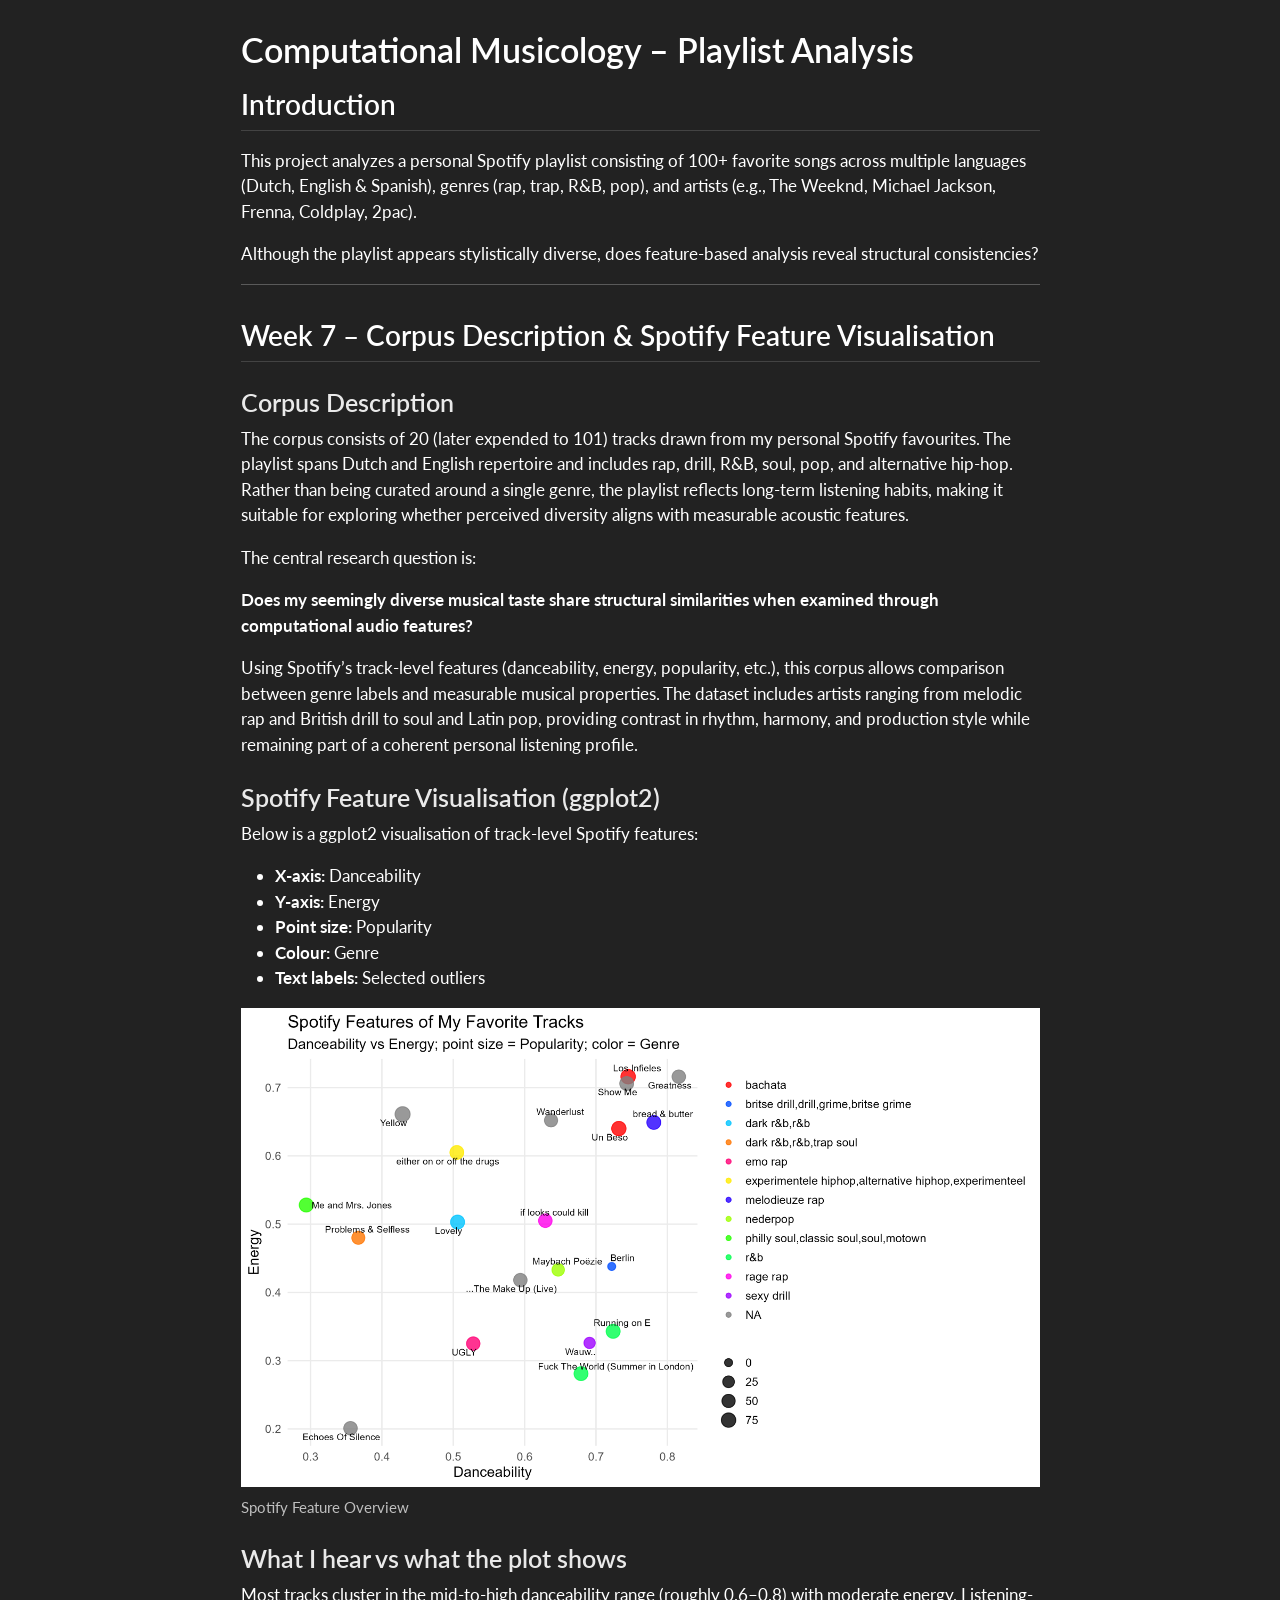
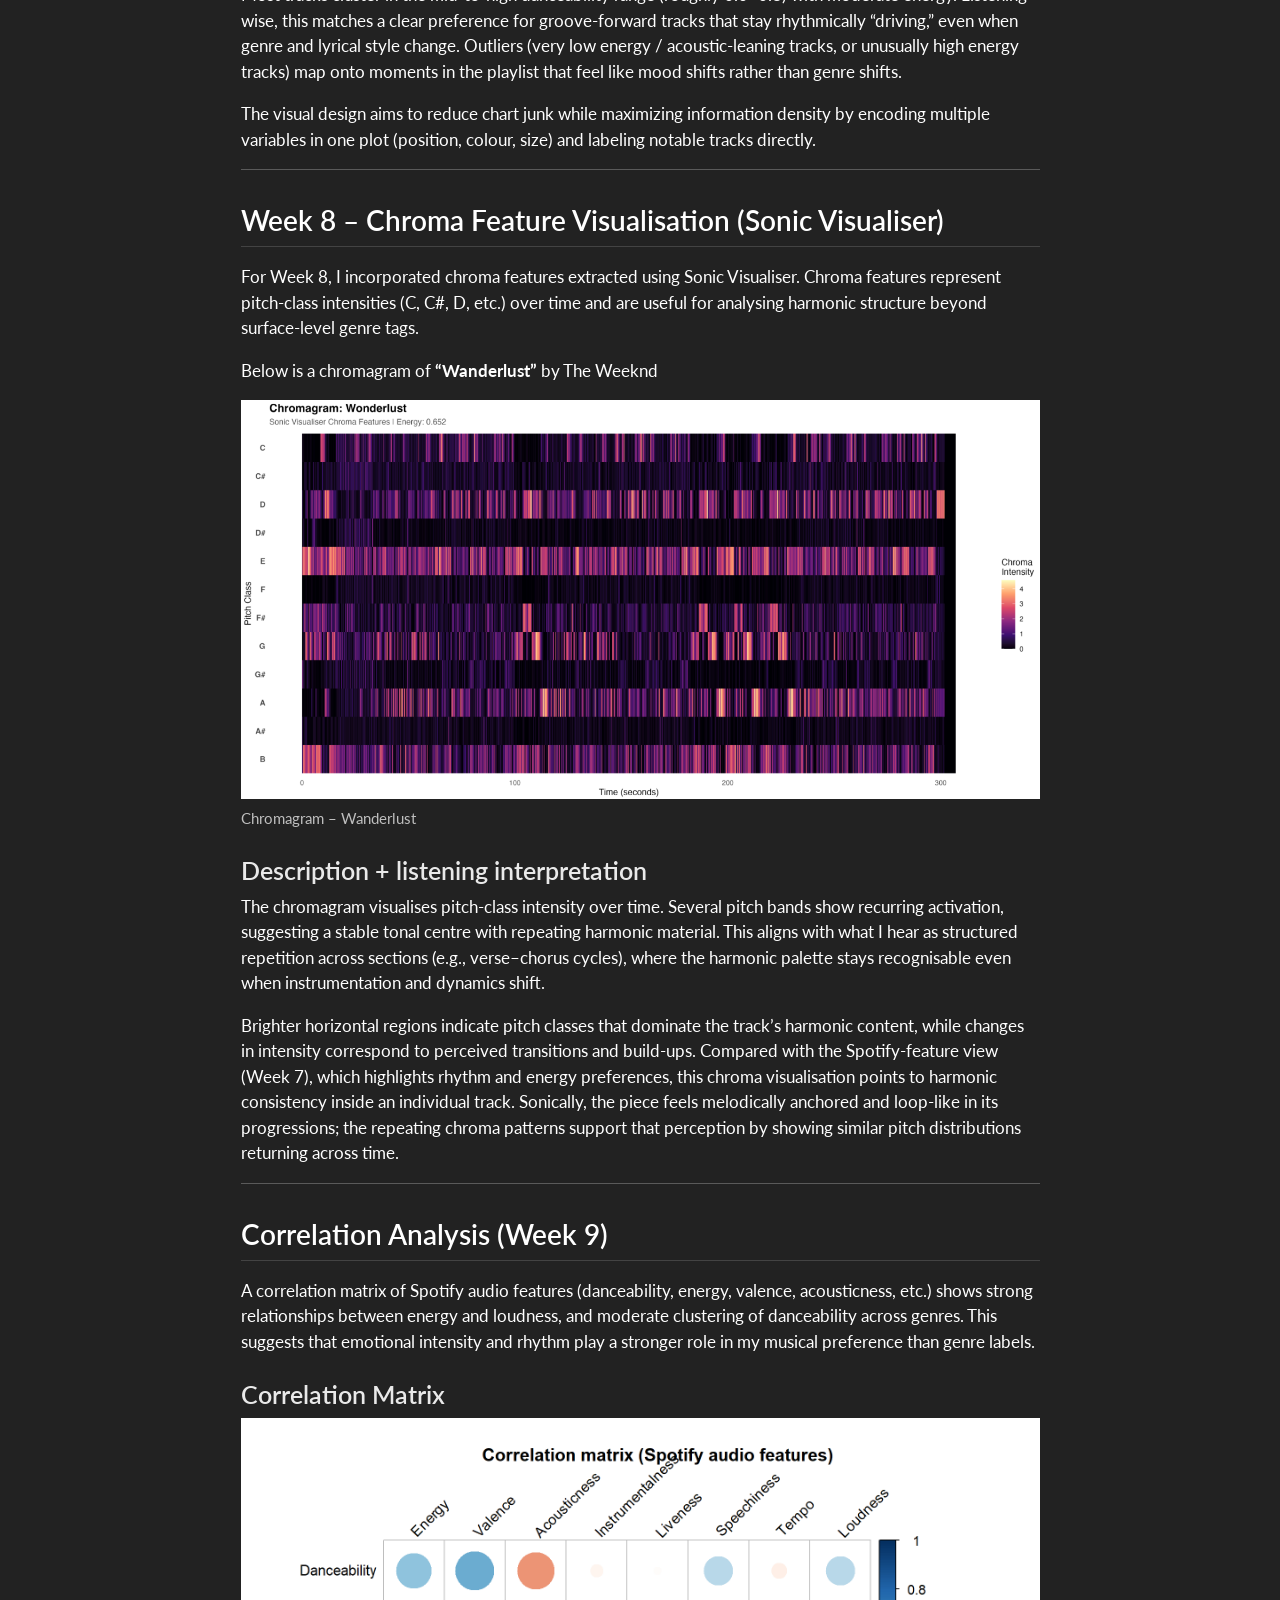
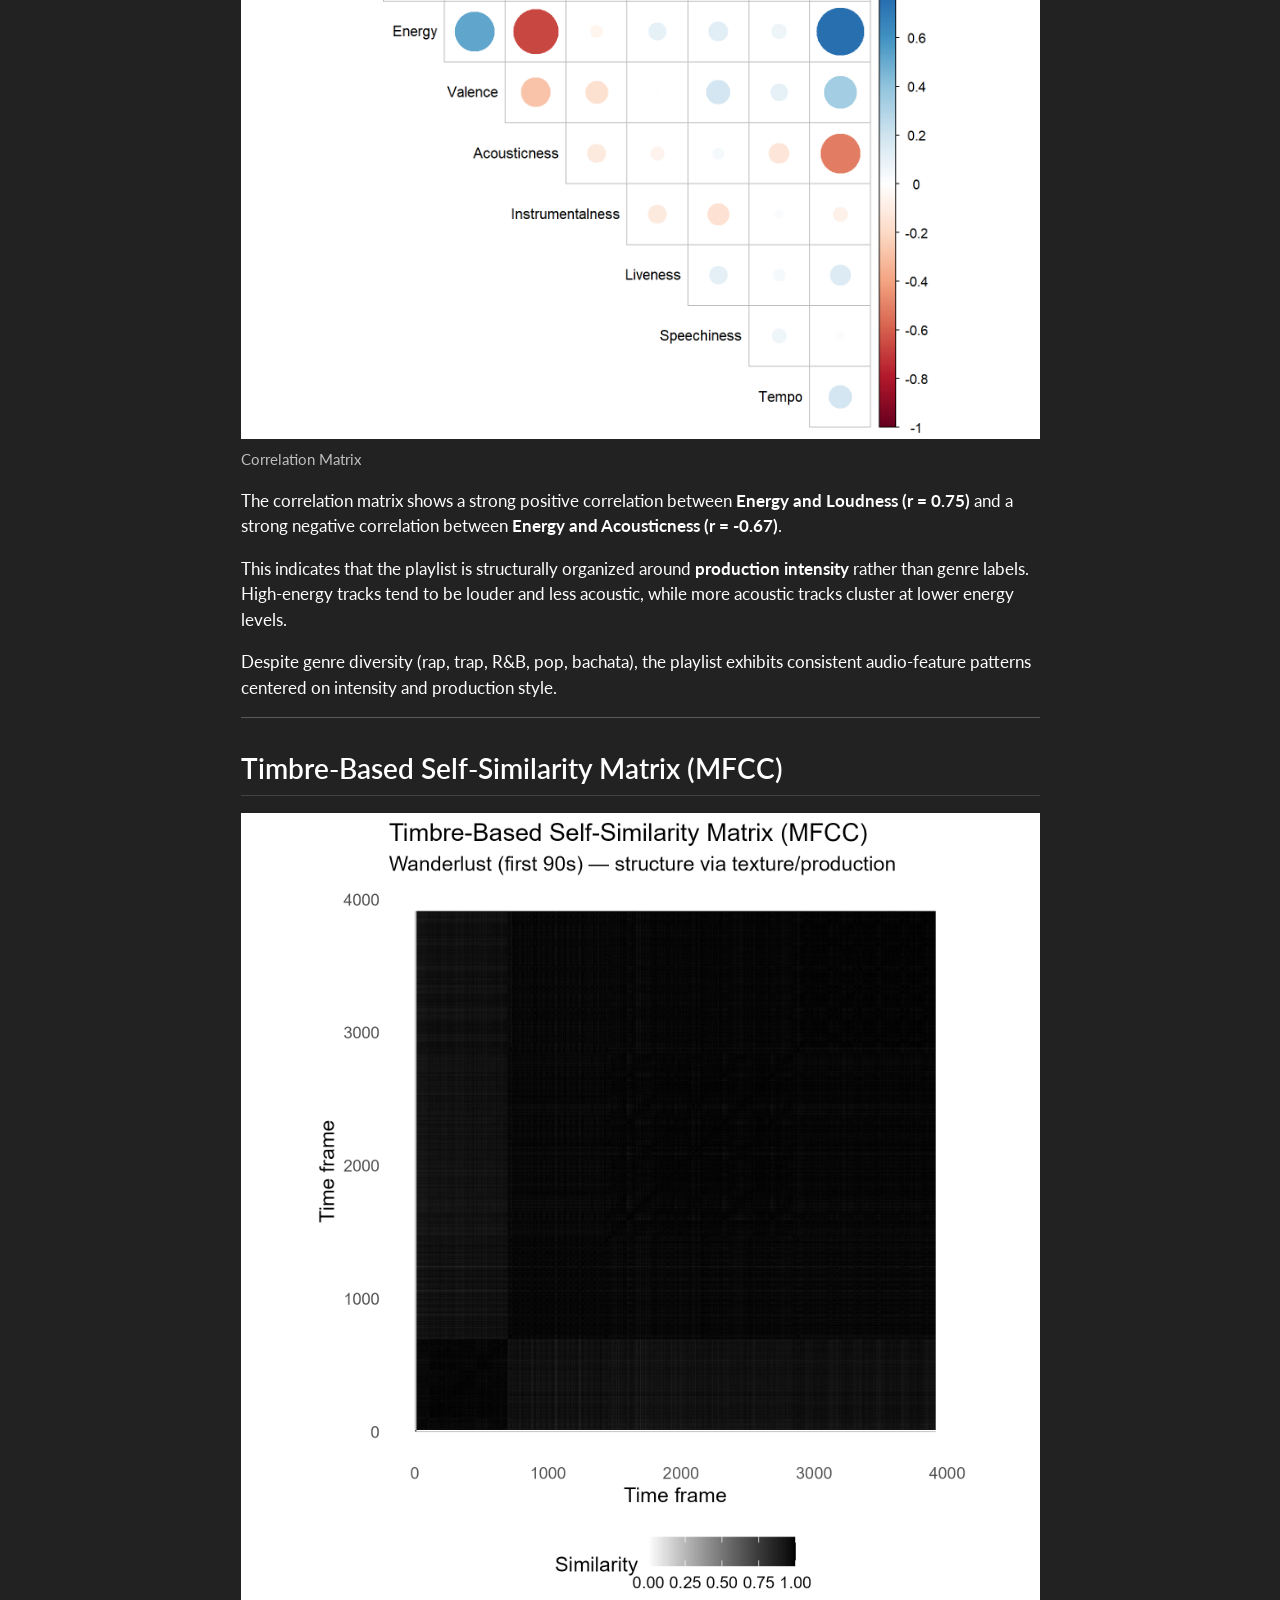
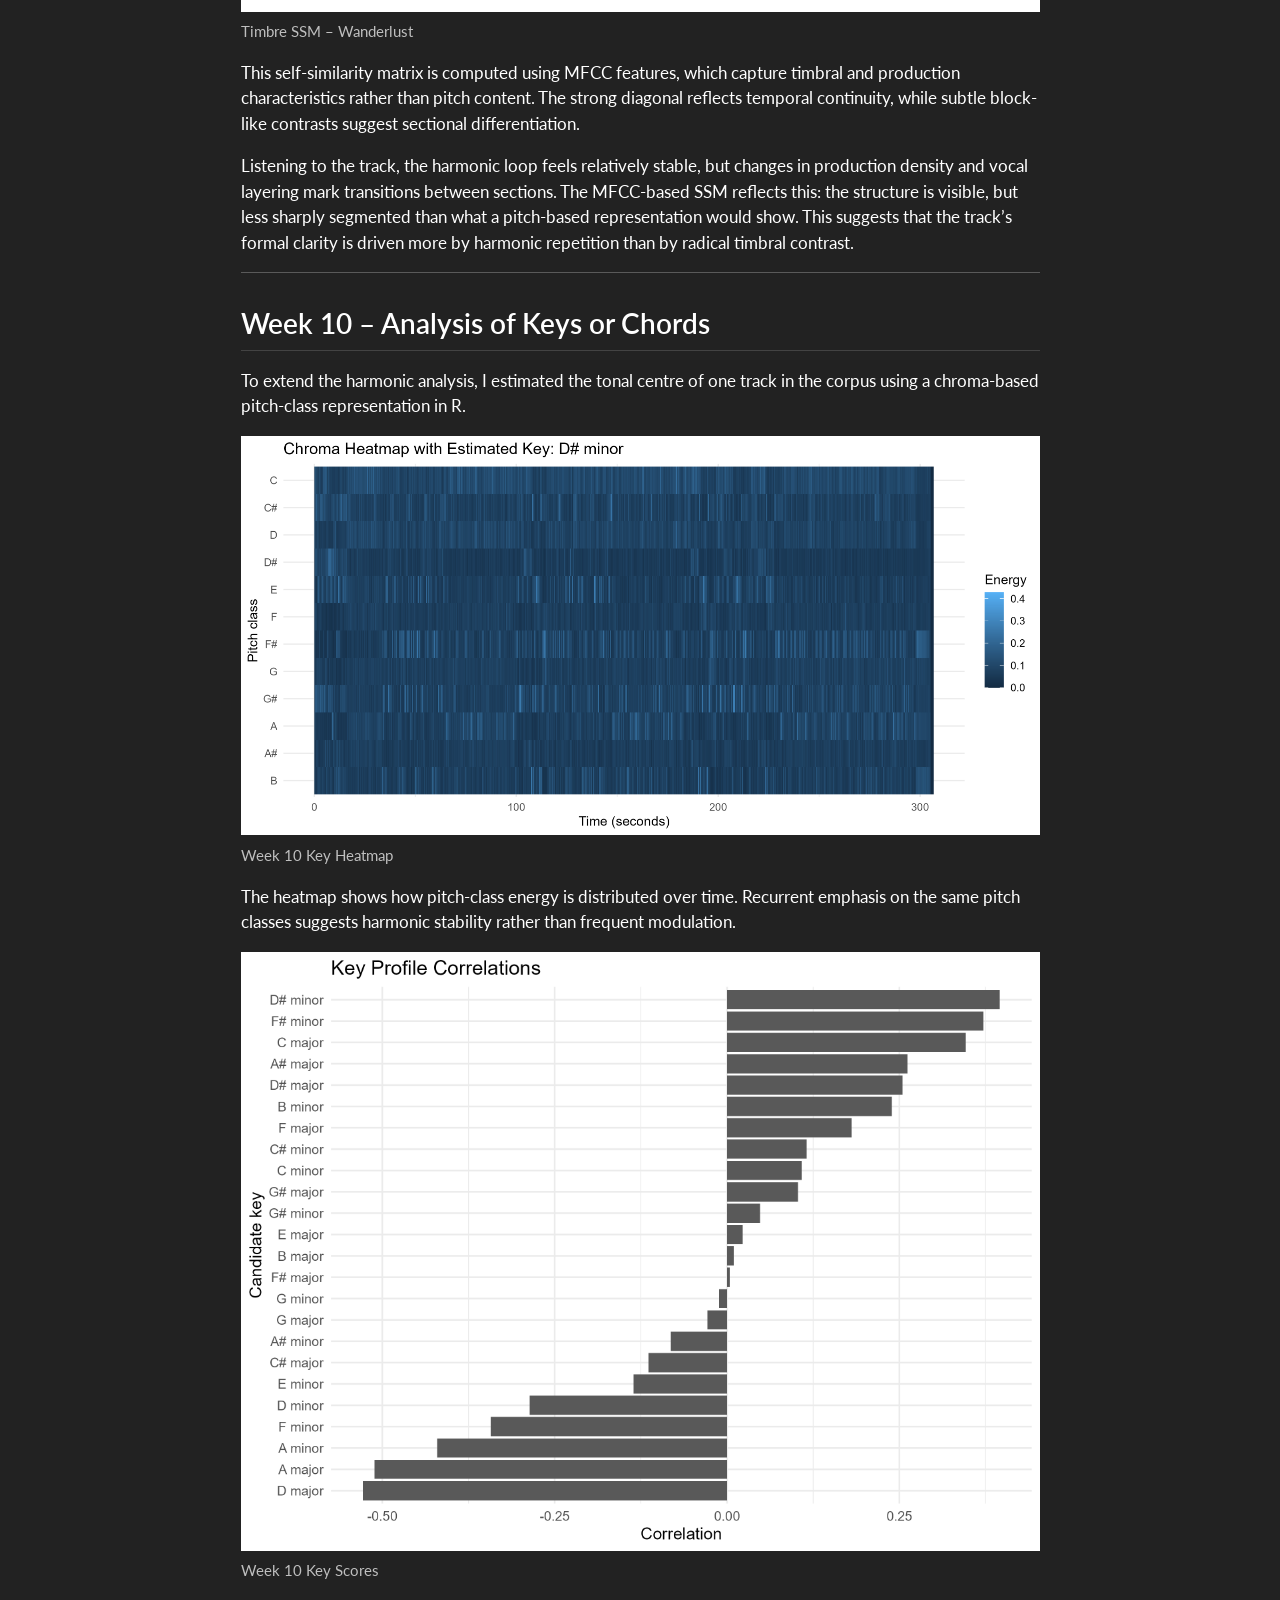
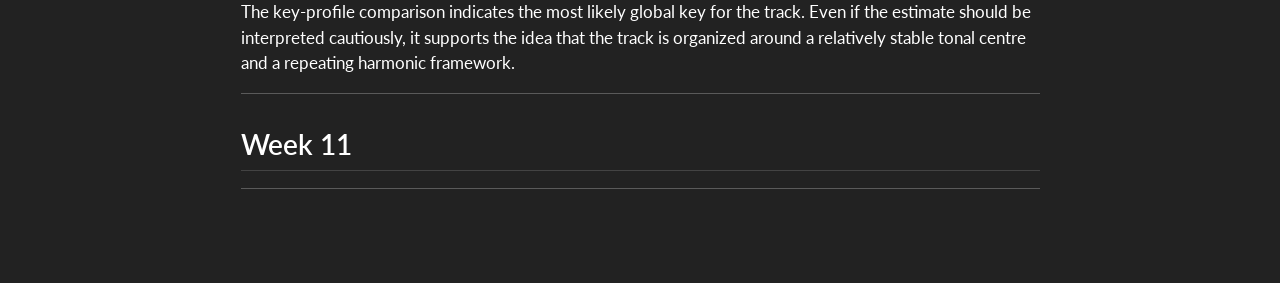
==== docs/index.html @ 44a2f87a "Add files via upload" ====
<!DOCTYPE html>
<html xmlns="http://www.w3.org/1999/xhtml" lang="en" xml:lang="en"><head>

<meta charset="utf-8">
<meta name="generator" content="quarto-1.8.25">

<meta name="viewport" content="width=device-width, initial-scale=1.0, user-scalable=yes">


<title>Computational Musicology – Playlist Analysis</title>
<style>
code{white-space: pre-wrap;}
span.smallcaps{font-variant: small-caps;}
div.columns{display: flex; gap: min(4vw, 1.5em);}
div.column{flex: auto; overflow-x: auto;}
div.hanging-indent{margin-left: 1.5em; text-indent: -1.5em;}
ul.task-list{list-style: none;}
ul.task-list li input[type="checkbox"] {
  width: 0.8em;
  margin: 0 0.8em 0.2em -1em; /* quarto-specific, see https://github.com/quarto-dev/quarto-cli/issues/4556 */ 
  vertical-align: middle;
}
</style>


<script src="site_libs/quarto-nav/quarto-nav.js"></script>
<script src="site_libs/clipboard/clipboard.min.js"></script>
<script src="site_libs/quarto-search/autocomplete.umd.js"></script>
<script src="site_libs/quarto-search/fuse.min.js"></script>
<script src="site_libs/quarto-search/quarto-search.js"></script>
<meta name="quarto:offset" content="./">
<script src="site_libs/quarto-html/quarto.js" type="module"></script>
<script src="site_libs/quarto-html/tabsets/tabsets.js" type="module"></script>
<script src="site_libs/quarto-html/axe/axe-check.js" type="module"></script>
<script src="site_libs/quarto-html/popper.min.js"></script>
<script src="site_libs/quarto-html/tippy.umd.min.js"></script>
<script src="site_libs/quarto-html/anchor.min.js"></script>
<link href="site_libs/quarto-html/tippy.css" rel="stylesheet">
<link href="site_libs/quarto-html/quarto-syntax-highlighting-dark-707d8167ce6003fca903bfe2be84ab7f.css" rel="stylesheet" id="quarto-text-highlighting-styles">
<script src="site_libs/bootstrap/bootstrap.min.js"></script>
<link href="site_libs/bootstrap/bootstrap-icons.css" rel="stylesheet">
<link href="site_libs/bootstrap/bootstrap-0774fc528949661fb60d8774007a227f.min.css" rel="stylesheet" append-hash="true" id="quarto-bootstrap" data-mode="dark">
<script id="quarto-search-options" type="application/json">{
  "location": "sidebar",
  "copy-button": false,
  "collapse-after": 3,
  "panel-placement": "start",
  "type": "textbox",
  "limit": 50,
  "keyboard-shortcut": [
    "f",
    "/",
    "s"
  ],
  "show-item-context": false,
  "language": {
    "search-no-results-text": "No results",
    "search-matching-documents-text": "matching documents",
    "search-copy-link-title": "Copy link to search",
    "search-hide-matches-text": "Hide additional matches",
    "search-more-match-text": "more match in this document",
    "search-more-matches-text": "more matches in this document",
    "search-clear-button-title": "Clear",
    "search-text-placeholder": "",
    "search-detached-cancel-button-title": "Cancel",
    "search-submit-button-title": "Submit",
    "search-label": "Search"
  }
}</script>


</head>

<body class="fullcontent quarto-light">

<div id="quarto-search-results"></div>
<!-- content -->
<div id="quarto-content" class="quarto-container page-columns page-rows-contents page-layout-article">
<!-- sidebar -->
<!-- margin-sidebar -->
    
<!-- main -->
<main class="content" id="quarto-document-content">

<header id="title-block-header" class="quarto-title-block default">
<div class="quarto-title">
<h1 class="title">Computational Musicology – Playlist Analysis</h1>
</div>



<div class="quarto-title-meta">

    
  
    
  </div>
  


</header>


<section id="introduction" class="level2">
<h2 class="anchored" data-anchor-id="introduction">Introduction</h2>
<p>This project analyzes a personal Spotify playlist consisting of 100+ favorite songs across multiple languages (Dutch, English &amp; Spanish), genres (rap, trap, R&amp;B, pop), and artists (e.g., The Weeknd, Michael Jackson, Frenna, Coldplay, 2pac).</p>
<p>Although the playlist appears stylistically diverse, does feature-based analysis reveal structural consistencies?</p>
<hr>
</section>
<section id="week-7-corpus-description-spotify-feature-visualisation" class="level2">
<h2 class="anchored" data-anchor-id="week-7-corpus-description-spotify-feature-visualisation">Week 7 – Corpus Description &amp; Spotify Feature Visualisation</h2>
<section id="corpus-description" class="level3">
<h3 class="anchored" data-anchor-id="corpus-description">Corpus Description</h3>
<p>The corpus consists of 20 (later expended to 101) tracks drawn from my personal Spotify favourites. The playlist spans Dutch and English repertoire and includes rap, drill, R&amp;B, soul, pop, and alternative hip-hop. Rather than being curated around a single genre, the playlist reflects long-term listening habits, making it suitable for exploring whether perceived diversity aligns with measurable acoustic features.</p>
<p>The central research question is:</p>
<p><strong>Does my seemingly diverse musical taste share structural similarities when examined through computational audio features?</strong></p>
<p>Using Spotify’s track-level features (danceability, energy, popularity, etc.), this corpus allows comparison between genre labels and measurable musical properties. The dataset includes artists ranging from melodic rap and British drill to soul and Latin pop, providing contrast in rhythm, harmony, and production style while remaining part of a coherent personal listening profile.</p>
</section>
<section id="spotify-feature-visualisation-ggplot2" class="level3">
<h3 class="anchored" data-anchor-id="spotify-feature-visualisation-ggplot2">Spotify Feature Visualisation (ggplot2)</h3>
<p>Below is a ggplot2 visualisation of track-level Spotify features:</p>
<ul>
<li><strong>X-axis:</strong> Danceability<br>
</li>
<li><strong>Y-axis:</strong> Energy<br>
</li>
<li><strong>Point size:</strong> Popularity<br>
</li>
<li><strong>Colour:</strong> Genre<br>
</li>
<li><strong>Text labels:</strong> Selected outliers</li>
</ul>
<div class="quarto-figure quarto-figure-center">
<figure class="figure">
<p><img src="Spotify_Feature_Overview.png" class="img-fluid figure-img"></p>
<figcaption>Spotify Feature Overview</figcaption>
</figure>
</div>
</section>
<section id="what-i-hear-vs-what-the-plot-shows" class="level3">
<h3 class="anchored" data-anchor-id="what-i-hear-vs-what-the-plot-shows">What I hear vs what the plot shows</h3>
<p>Most tracks cluster in the mid-to-high danceability range (roughly 0.6–0.8) with moderate energy. Listening-wise, this matches a clear preference for groove-forward tracks that stay rhythmically “driving,” even when genre and lyrical style change. Outliers (very low energy / acoustic-leaning tracks, or unusually high energy tracks) map onto moments in the playlist that feel like mood shifts rather than genre shifts.</p>
<p>The visual design aims to reduce chart junk while maximizing information density by encoding multiple variables in one plot (position, colour, size) and labeling notable tracks directly.</p>
<hr>
</section>
</section>
<section id="week-8-chroma-feature-visualisation-sonic-visualiser" class="level2">
<h2 class="anchored" data-anchor-id="week-8-chroma-feature-visualisation-sonic-visualiser">Week 8 – Chroma Feature Visualisation (Sonic Visualiser)</h2>
<p>For Week 8, I incorporated chroma features extracted using Sonic Visualiser. Chroma features represent pitch-class intensities (C, C#, D, etc.) over time and are useful for analysing harmonic structure beyond surface-level genre tags.</p>
<p>Below is a chromagram of <strong>“Wanderlust”</strong> by The Weeknd</p>
<div class="quarto-figure quarto-figure-center">
<figure class="figure">
<p><img src="chroma_wanderlust.jpeg" class="img-fluid figure-img"></p>
<figcaption>Chromagram – Wanderlust</figcaption>
</figure>
</div>
<section id="description-listening-interpretation" class="level3">
<h3 class="anchored" data-anchor-id="description-listening-interpretation">Description + listening interpretation</h3>
<p>The chromagram visualises pitch-class intensity over time. Several pitch bands show recurring activation, suggesting a stable tonal centre with repeating harmonic material. This aligns with what I hear as structured repetition across sections (e.g., verse–chorus cycles), where the harmonic palette stays recognisable even when instrumentation and dynamics shift.</p>
<p>Brighter horizontal regions indicate pitch classes that dominate the track’s harmonic content, while changes in intensity correspond to perceived transitions and build-ups. Compared with the Spotify-feature view (Week 7), which highlights rhythm and energy preferences, this chroma visualisation points to harmonic consistency inside an individual track. Sonically, the piece feels melodically anchored and loop-like in its progressions; the repeating chroma patterns support that perception by showing similar pitch distributions returning across time.</p>
<hr>
</section>
</section>
<section id="correlation-analysis-week-9" class="level2">
<h2 class="anchored" data-anchor-id="correlation-analysis-week-9">Correlation Analysis (Week 9)</h2>
<p>A correlation matrix of Spotify audio features (danceability, energy, valence, acousticness, etc.) shows strong relationships between energy and loudness, and moderate clustering of danceability across genres. This suggests that emotional intensity and rhythm play a stronger role in my musical preference than genre labels.</p>
<section id="correlation-matrix" class="level3">
<h3 class="anchored" data-anchor-id="correlation-matrix">Correlation Matrix</h3>
<div class="quarto-figure quarto-figure-center">
<figure class="figure">
<p><img src="correlation_matrix.png" class="img-fluid figure-img"></p>
<figcaption>Correlation Matrix</figcaption>
</figure>
</div>
<p>The correlation matrix shows a strong positive correlation between <strong>Energy and Loudness (r = 0.75)</strong> and a strong negative correlation between <strong>Energy and Acousticness (r = -0.67)</strong>.</p>
<p>This indicates that the playlist is structurally organized around <strong>production intensity</strong> rather than genre labels. High-energy tracks tend to be louder and less acoustic, while more acoustic tracks cluster at lower energy levels.</p>
<p>Despite genre diversity (rap, trap, R&amp;B, pop, bachata), the playlist exhibits consistent audio-feature patterns centered on intensity and production style.</p>
<hr>
</section>
</section>
<section id="timbre-based-self-similarity-matrix-mfcc" class="level2">
<h2 class="anchored" data-anchor-id="timbre-based-self-similarity-matrix-mfcc">Timbre-Based Self-Similarity Matrix (MFCC)</h2>
<div class="quarto-figure quarto-figure-center">
<figure class="figure">
<p><img src="timbre_ssm_wanderlust.png" class="img-fluid figure-img"></p>
<figcaption>Timbre SSM – Wanderlust</figcaption>
</figure>
</div>
<p>This self-similarity matrix is computed using MFCC features, which capture timbral and production characteristics rather than pitch content. The strong diagonal reflects temporal continuity, while subtle block-like contrasts suggest sectional differentiation.</p>
<p>Listening to the track, the harmonic loop feels relatively stable, but changes in production density and vocal layering mark transitions between sections. The MFCC-based SSM reflects this: the structure is visible, but less sharply segmented than what a pitch-based representation would show. This suggests that the track’s formal clarity is driven more by harmonic repetition than by radical timbral contrast.</p>
<hr>
</section>
<section id="week-10-analysis-of-keys-or-chords" class="level2">
<h2 class="anchored" data-anchor-id="week-10-analysis-of-keys-or-chords">Week 10 – Analysis of Keys or Chords</h2>
<p>To extend the harmonic analysis, I estimated the tonal centre of one track in the corpus using a chroma-based pitch-class representation in R.</p>
<div class="quarto-figure quarto-figure-center">
<figure class="figure">
<p><img src="week10_key_heatmap.png" class="img-fluid figure-img"></p>
<figcaption>Week 10 Key Heatmap</figcaption>
</figure>
</div>
<p>The heatmap shows how pitch-class energy is distributed over time. Recurrent emphasis on the same pitch classes suggests harmonic stability rather than frequent modulation.</p>
<div class="quarto-figure quarto-figure-center">
<figure class="figure">
<p><img src="week10_key_scores.png" class="img-fluid figure-img"></p>
<figcaption>Week 10 Key Scores</figcaption>
</figure>
</div>
<p>The key-profile comparison indicates the most likely global key for the track. Even if the estimate should be interpreted cautiously, it supports the idea that the track is organized around a relatively stable tonal centre and a repeating harmonic framework.</p>
<hr>
</section>
<section id="week-11" class="level2">
<h2 class="anchored" data-anchor-id="week-11">Week 11</h2>
<hr>


</section>

</main> <!-- /main -->
<script id="quarto-html-after-body" type="application/javascript">
  window.document.addEventListener("DOMContentLoaded", function (event) {
    const icon = "";
    const anchorJS = new window.AnchorJS();
    anchorJS.options = {
      placement: 'right',
      icon: icon
    };
    anchorJS.add('.anchored');
    const isCodeAnnotation = (el) => {
      for (const clz of el.classList) {
        if (clz.startsWith('code-annotation-')) {                     
          return true;
        }
      }
      return false;
    }
    const onCopySuccess = function(e) {
      // button target
      const button = e.trigger;
      // don't keep focus
      button.blur();
      // flash "checked"
      button.classList.add('code-copy-button-checked');
      var currentTitle = button.getAttribute("title");
      button.setAttribute("title", "Copied!");
      let tooltip;
      if (window.bootstrap) {
        button.setAttribute("data-bs-toggle", "tooltip");
        button.setAttribute("data-bs-placement", "left");
        button.setAttribute("data-bs-title", "Copied!");
        tooltip = new bootstrap.Tooltip(button, 
          { trigger: "manual", 
            customClass: "code-copy-button-tooltip",
            offset: [0, -8]});
        tooltip.show();    
      }
      setTimeout(function() {
        if (tooltip) {
          tooltip.hide();
          button.removeAttribute("data-bs-title");
          button.removeAttribute("data-bs-toggle");
          button.removeAttribute("data-bs-placement");
        }
        button.setAttribute("title", currentTitle);
        button.classList.remove('code-copy-button-checked');
      }, 1000);
      // clear code selection
      e.clearSelection();
    }
    const getTextToCopy = function(trigger) {
      const outerScaffold = trigger.parentElement.cloneNode(true);
      const codeEl = outerScaffold.querySelector('code');
      for (const childEl of codeEl.children) {
        if (isCodeAnnotation(childEl)) {
          childEl.remove();
        }
      }
      return codeEl.innerText;
    }
    const clipboard = new window.ClipboardJS('.code-copy-button:not([data-in-quarto-modal])', {
      text: getTextToCopy
    });
    clipboard.on('success', onCopySuccess);
    if (window.document.getElementById('quarto-embedded-source-code-modal')) {
      const clipboardModal = new window.ClipboardJS('.code-copy-button[data-in-quarto-modal]', {
        text: getTextToCopy,
        container: window.document.getElementById('quarto-embedded-source-code-modal')
      });
      clipboardModal.on('success', onCopySuccess);
    }
      var localhostRegex = new RegExp(/^(?:http|https):\/\/localhost\:?[0-9]*\//);
      var mailtoRegex = new RegExp(/^mailto:/);
        var filterRegex = new RegExp('/' + window.location.host + '/');
      var isInternal = (href) => {
          return filterRegex.test(href) || localhostRegex.test(href) || mailtoRegex.test(href);
      }
      // Inspect non-navigation links and adorn them if external
     var links = window.document.querySelectorAll('a[href]:not(.nav-link):not(.navbar-brand):not(.toc-action):not(.sidebar-link):not(.sidebar-item-toggle):not(.pagination-link):not(.no-external):not([aria-hidden]):not(.dropdown-item):not(.quarto-navigation-tool):not(.about-link)');
      for (var i=0; i<links.length; i++) {
        const link = links[i];
        if (!isInternal(link.href)) {
          // undo the damage that might have been done by quarto-nav.js in the case of
          // links that we want to consider external
          if (link.dataset.originalHref !== undefined) {
            link.href = link.dataset.originalHref;
          }
        }
      }
    function tippyHover(el, contentFn, onTriggerFn, onUntriggerFn) {
      const config = {
        allowHTML: true,
        maxWidth: 500,
        delay: 100,
        arrow: false,
        appendTo: function(el) {
            return el.parentElement;
        },
        interactive: true,
        interactiveBorder: 10,
        theme: 'quarto',
        placement: 'bottom-start',
      };
      if (contentFn) {
        config.content = contentFn;
      }
      if (onTriggerFn) {
        config.onTrigger = onTriggerFn;
      }
      if (onUntriggerFn) {
        config.onUntrigger = onUntriggerFn;
      }
      window.tippy(el, config); 
    }
    const noterefs = window.document.querySelectorAll('a[role="doc-noteref"]');
    for (var i=0; i<noterefs.length; i++) {
      const ref = noterefs[i];
      tippyHover(ref, function() {
        // use id or data attribute instead here
        let href = ref.getAttribute('data-footnote-href') || ref.getAttribute('href');
        try { href = new URL(href).hash; } catch {}
        const id = href.replace(/^#\/?/, "");
        const note = window.document.getElementById(id);
        if (note) {
          return note.innerHTML;
        } else {
          return "";
        }
      });
    }
    const xrefs = window.document.querySelectorAll('a.quarto-xref');
    const processXRef = (id, note) => {
      // Strip column container classes
      const stripColumnClz = (el) => {
        el.classList.remove("page-full", "page-columns");
        if (el.children) {
          for (const child of el.children) {
            stripColumnClz(child);
          }
        }
      }
      stripColumnClz(note)
      if (id === null || id.startsWith('sec-')) {
        // Special case sections, only their first couple elements
        const container = document.createElement("div");
        if (note.children && note.children.length > 2) {
          container.appendChild(note.children[0].cloneNode(true));
          for (let i = 1; i < note.children.length; i++) {
            const child = note.children[i];
            if (child.tagName === "P" && child.innerText === "") {
              continue;
            } else {
              container.appendChild(child.cloneNode(true));
              break;
            }
          }
          if (window.Quarto?.typesetMath) {
            window.Quarto.typesetMath(container);
          }
          return container.innerHTML
        } else {
          if (window.Quarto?.typesetMath) {
            window.Quarto.typesetMath(note);
          }
          return note.innerHTML;
        }
      } else {
        // Remove any anchor links if they are present
        const anchorLink = note.querySelector('a.anchorjs-link');
        if (anchorLink) {
          anchorLink.remove();
        }
        if (window.Quarto?.typesetMath) {
          window.Quarto.typesetMath(note);
        }
        if (note.classList.contains("callout")) {
          return note.outerHTML;
        } else {
          return note.innerHTML;
        }
      }
    }
    for (var i=0; i<xrefs.length; i++) {
      const xref = xrefs[i];
      tippyHover(xref, undefined, function(instance) {
        instance.disable();
        let url = xref.getAttribute('href');
        let hash = undefined; 
        if (url.startsWith('#')) {
          hash = url;
        } else {
          try { hash = new URL(url).hash; } catch {}
        }
        if (hash) {
          const id = hash.replace(/^#\/?/, "");
          const note = window.document.getElementById(id);
          if (note !== null) {
            try {
              const html = processXRef(id, note.cloneNode(true));
              instance.setContent(html);
            } finally {
              instance.enable();
              instance.show();
            }
          } else {
            // See if we can fetch this
            fetch(url.split('#')[0])
            .then(res => res.text())
            .then(html => {
              const parser = new DOMParser();
              const htmlDoc = parser.parseFromString(html, "text/html");
              const note = htmlDoc.getElementById(id);
              if (note !== null) {
                const html = processXRef(id, note);
                instance.setContent(html);
              } 
            }).finally(() => {
              instance.enable();
              instance.show();
            });
          }
        } else {
          // See if we can fetch a full url (with no hash to target)
          // This is a special case and we should probably do some content thinning / targeting
          fetch(url)
          .then(res => res.text())
          .then(html => {
            const parser = new DOMParser();
            const htmlDoc = parser.parseFromString(html, "text/html");
            const note = htmlDoc.querySelector('main.content');
            if (note !== null) {
              // This should only happen for chapter cross references
              // (since there is no id in the URL)
              // remove the first header
              if (note.children.length > 0 && note.children[0].tagName === "HEADER") {
                note.children[0].remove();
              }
              const html = processXRef(null, note);
              instance.setContent(html);
            } 
          }).finally(() => {
            instance.enable();
            instance.show();
          });
        }
      }, function(instance) {
      });
    }
        let selectedAnnoteEl;
        const selectorForAnnotation = ( cell, annotation) => {
          let cellAttr = 'data-code-cell="' + cell + '"';
          let lineAttr = 'data-code-annotation="' +  annotation + '"';
          const selector = 'span[' + cellAttr + '][' + lineAttr + ']';
          return selector;
        }
        const selectCodeLines = (annoteEl) => {
          const doc = window.document;
          const targetCell = annoteEl.getAttribute("data-target-cell");
          const targetAnnotation = annoteEl.getAttribute("data-target-annotation");
          const annoteSpan = window.document.querySelector(selectorForAnnotation(targetCell, targetAnnotation));
          const lines = annoteSpan.getAttribute("data-code-lines").split(",");
          const lineIds = lines.map((line) => {
            return targetCell + "-" + line;
          })
          let top = null;
          let height = null;
          let parent = null;
          if (lineIds.length > 0) {
              //compute the position of the single el (top and bottom and make a div)
              const el = window.document.getElementById(lineIds[0]);
              top = el.offsetTop;
              height = el.offsetHeight;
              parent = el.parentElement.parentElement;
            if (lineIds.length > 1) {
              const lastEl = window.document.getElementById(lineIds[lineIds.length - 1]);
              const bottom = lastEl.offsetTop + lastEl.offsetHeight;
              height = bottom - top;
            }
            if (top !== null && height !== null && parent !== null) {
              // cook up a div (if necessary) and position it 
              let div = window.document.getElementById("code-annotation-line-highlight");
              if (div === null) {
                div = window.document.createElement("div");
                div.setAttribute("id", "code-annotation-line-highlight");
                div.style.position = 'absolute';
                parent.appendChild(div);
              }
              div.style.top = top - 2 + "px";
              div.style.height = height + 4 + "px";
              div.style.left = 0;
              let gutterDiv = window.document.getElementById("code-annotation-line-highlight-gutter");
              if (gutterDiv === null) {
                gutterDiv = window.document.createElement("div");
                gutterDiv.setAttribute("id", "code-annotation-line-highlight-gutter");
                gutterDiv.style.position = 'absolute';
                const codeCell = window.document.getElementById(targetCell);
                const gutter = codeCell.querySelector('.code-annotation-gutter');
                gutter.appendChild(gutterDiv);
              }
              gutterDiv.style.top = top - 2 + "px";
              gutterDiv.style.height = height + 4 + "px";
            }
            selectedAnnoteEl = annoteEl;
          }
        };
        const unselectCodeLines = () => {
          const elementsIds = ["code-annotation-line-highlight", "code-annotation-line-highlight-gutter"];
          elementsIds.forEach((elId) => {
            const div = window.document.getElementById(elId);
            if (div) {
              div.remove();
            }
          });
          selectedAnnoteEl = undefined;
        };
          // Handle positioning of the toggle
      window.addEventListener(
        "resize",
        throttle(() => {
          elRect = undefined;
          if (selectedAnnoteEl) {
            selectCodeLines(selectedAnnoteEl);
          }
        }, 10)
      );
      function throttle(fn, ms) {
      let throttle = false;
      let timer;
        return (...args) => {
          if(!throttle) { // first call gets through
              fn.apply(this, args);
              throttle = true;
          } else { // all the others get throttled
              if(timer) clearTimeout(timer); // cancel #2
              timer = setTimeout(() => {
                fn.apply(this, args);
                timer = throttle = false;
              }, ms);
          }
        };
      }
        // Attach click handler to the DT
        const annoteDls = window.document.querySelectorAll('dt[data-target-cell]');
        for (const annoteDlNode of annoteDls) {
          annoteDlNode.addEventListener('click', (event) => {
            const clickedEl = event.target;
            if (clickedEl !== selectedAnnoteEl) {
              unselectCodeLines();
              const activeEl = window.document.querySelector('dt[data-target-cell].code-annotation-active');
              if (activeEl) {
                activeEl.classList.remove('code-annotation-active');
              }
              selectCodeLines(clickedEl);
              clickedEl.classList.add('code-annotation-active');
            } else {
              // Unselect the line
              unselectCodeLines();
              clickedEl.classList.remove('code-annotation-active');
            }
          });
        }
    const findCites = (el) => {
      const parentEl = el.parentElement;
      if (parentEl) {
        const cites = parentEl.dataset.cites;
        if (cites) {
          return {
            el,
            cites: cites.split(' ')
          };
        } else {
          return findCites(el.parentElement)
        }
      } else {
        return undefined;
      }
    };
    var bibliorefs = window.document.querySelectorAll('a[role="doc-biblioref"]');
    for (var i=0; i<bibliorefs.length; i++) {
      const ref = bibliorefs[i];
      const citeInfo = findCites(ref);
      if (citeInfo) {
        tippyHover(citeInfo.el, function() {
          var popup = window.document.createElement('div');
          citeInfo.cites.forEach(function(cite) {
            var citeDiv = window.document.createElement('div');
            citeDiv.classList.add('hanging-indent');
            citeDiv.classList.add('csl-entry');
            var biblioDiv = window.document.getElementById('ref-' + cite);
            if (biblioDiv) {
              citeDiv.innerHTML = biblioDiv.innerHTML;
            }
            popup.appendChild(citeDiv);
          });
          return popup.innerHTML;
        });
      }
    }
  });
  </script>
</div> <!-- /content -->




</body></html>
---- docs/site_libs/quarto-html/tippy.css ----
.tippy-box[data-animation=fade][data-state=hidden]{opacity:0}[data-tippy-root]{max-width:calc(100vw - 10px)}.tippy-box{position:relative;background-color:#333;color:#fff;border-radius:4px;font-size:14px;line-height:1.4;white-space:normal;outline:0;transition-property:transform,visibility,opacity}.tippy-box[data-placement^=top]>.tippy-arrow{bottom:0}.tippy-box[data-placement^=top]>.tippy-arrow:before{bottom:-7px;left:0;border-width:8px 8px 0;border-top-color:initial;transform-origin:center top}.tippy-box[data-placement^=bottom]>.tippy-arrow{top:0}.tippy-box[data-placement^=bottom]>.tippy-arrow:before{top:-7px;left:0;border-width:0 8px 8px;border-bottom-color:initial;transform-origin:center bottom}.tippy-box[data-placement^=left]>.tippy-arrow{right:0}.tippy-box[data-placement^=left]>.tippy-arrow:before{border-width:8px 0 8px 8px;border-left-color:initial;right:-7px;transform-origin:center left}.tippy-box[data-placement^=right]>.tippy-arrow{left:0}.tippy-box[data-placement^=right]>.tippy-arrow:before{left:-7px;border-width:8px 8px 8px 0;border-right-color:initial;transform-origin:center right}.tippy-box[data-inertia][data-state=visible]{transition-timing-function:cubic-bezier(.54,1.5,.38,1.11)}.tippy-arrow{width:16px;height:16px;color:#333}.tippy-arrow:before{content:"";position:absolute;border-color:transparent;border-style:solid}.tippy-content{position:relative;padding:5px 9px;z-index:1}
---- docs/site_libs/quarto-html/quarto-syntax-highlighting-dark-707d8167ce6003fca903bfe2be84ab7f.css ----
/* quarto syntax highlight colors */
:root {
  --quarto-hl-al-color: #f07178;
  --quarto-hl-an-color: #d4d0ab;
  --quarto-hl-at-color: #00e0e0;
  --quarto-hl-bn-color: #d4d0ab;
  --quarto-hl-bu-color: #abe338;
  --quarto-hl-ch-color: #abe338;
  --quarto-hl-co-color: #f8f8f2;
  --quarto-hl-cv-color: #ffd700;
  --quarto-hl-cn-color: #ffd700;
  --quarto-hl-cf-color: #ffa07a;
  --quarto-hl-dt-color: #ffa07a;
  --quarto-hl-dv-color: #d4d0ab;
  --quarto-hl-do-color: #f8f8f2;
  --quarto-hl-er-color: #f07178;
  --quarto-hl-ex-color: #00e0e0;
  --quarto-hl-fl-color: #d4d0ab;
  --quarto-hl-fu-color: #ffa07a;
  --quarto-hl-im-color: #abe338;
  --quarto-hl-in-color: #d4d0ab;
  --quarto-hl-kw-color: #ffa07a;
  --quarto-hl-op-color: #ffa07a;
  --quarto-hl-ot-color: #00e0e0;
  --quarto-hl-pp-color: #dcc6e0;
  --quarto-hl-re-color: #00e0e0;
  --quarto-hl-sc-color: #abe338;
  --quarto-hl-ss-color: #abe338;
  --quarto-hl-st-color: #abe338;
  --quarto-hl-va-color: #00e0e0;
  --quarto-hl-vs-color: #abe338;
  --quarto-hl-wa-color: #dcc6e0;
}

/* other quarto variables */
:root {
  --quarto-font-monospace: SFMono-Regular, Menlo, Monaco, Consolas, "Liberation Mono", "Courier New", monospace;
}

/* syntax highlight based on Pandoc's rules */
pre > code.sourceCode > span {
  color: #f8f8f2;
}

code.sourceCode > span {
  color: #f8f8f2;
}

div.sourceCode,
div.sourceCode pre.sourceCode {
  color: #f8f8f2;
}

/* Normal */
code span {
  color: #f8f8f2;
}

/* Alert */
code span.al {
  color: #f07178;
}

/* Annotation */
code span.an {
  color: #d4d0ab;
}

/* Attribute */
code span.at {
  color: #00e0e0;
}

/* BaseN */
code span.bn {
  color: #d4d0ab;
}

/* BuiltIn */
code span.bu {
  color: #abe338;
}

/* ControlFlow */
code span.cf {
  font-weight: bold;
  color: #ffa07a;
}

/* Char */
code span.ch {
  color: #abe338;
}

/* Constant */
code span.cn {
  color: #ffd700;
}

/* Comment */
code span.co {
  font-style: italic;
  color: #f8f8f2;
}

/* CommentVar */
code span.cv {
  color: #ffd700;
}

/* Documentation */
code span.do {
  color: #f8f8f2;
}

/* DataType */
code span.dt {
  color: #ffa07a;
}

/* DecVal */
code span.dv {
  color: #d4d0ab;
}

/* Error */
code span.er {
  color: #f07178;
  text-decoration: underline;
}

/* Extension */
code span.ex {
  font-weight: bold;
  color: #00e0e0;
}

/* Float */
code span.fl {
  color: #d4d0ab;
}

/* Function */
code span.fu {
  color: #ffa07a;
}

/* Import */
code span.im {
  color: #abe338;
}

/* Information */
code span.in {
  color: #d4d0ab;
}

/* Keyword */
code span.kw {
  font-weight: bold;
  color: #ffa07a;
}

/* Operator */
code span.op {
  color: #ffa07a;
}

/* Other */
code span.ot {
  color: #00e0e0;
}

/* Preprocessor */
code span.pp {
  color: #dcc6e0;
}

/* RegionMarker */
code span.re {
  background-color: #f8f8f2;
  color: #00e0e0;
}

/* SpecialChar */
code span.sc {
  color: #abe338;
}

/* SpecialString */
code span.ss {
  color: #abe338;
}

/* String */
code span.st {
  color: #abe338;
}

/* Variable */
code span.va {
  color: #00e0e0;
}

/* VerbatimString */
code span.vs {
  color: #abe338;
}

/* Warning */
code span.wa {
  color: #dcc6e0;
}

.prevent-inlining {
  content: "</";
}

/*# sourceMappingURL=f5ab3bb6f5ded8da9f12dd3a91d3da26.css.map */
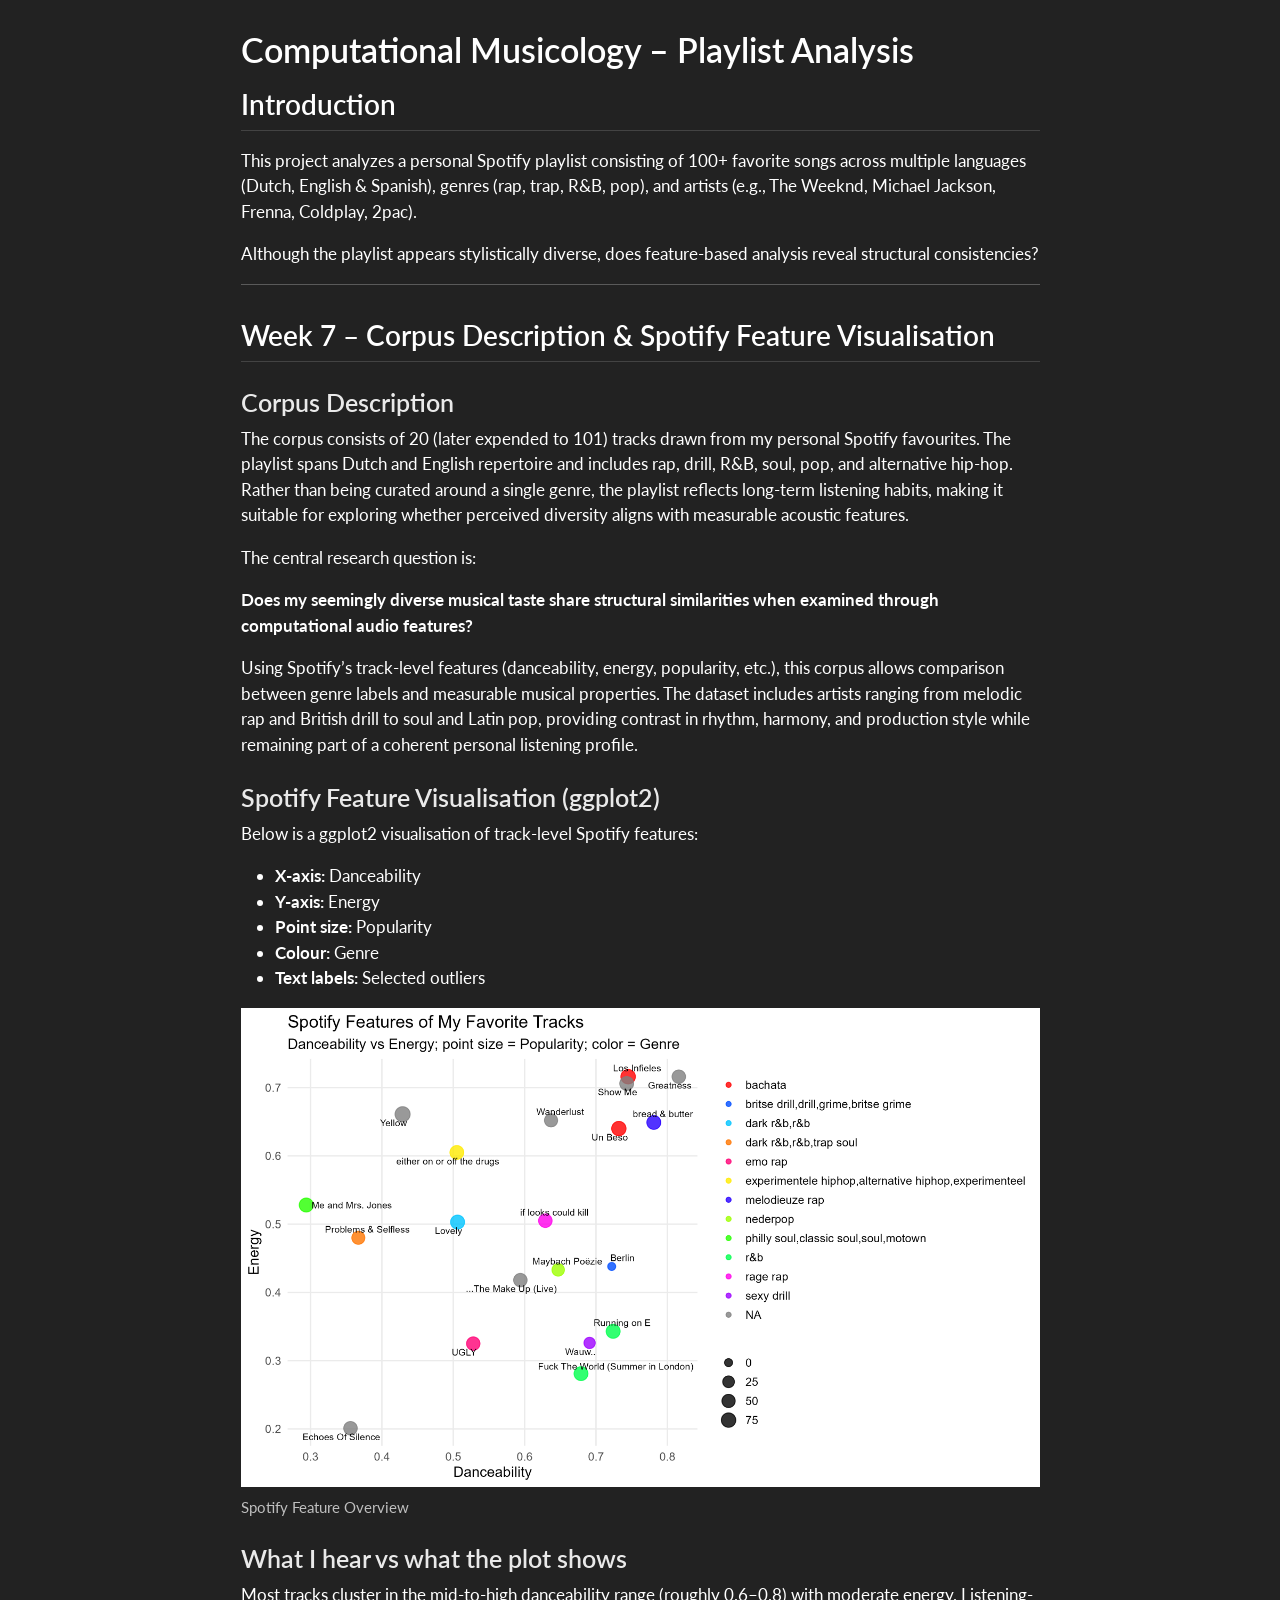
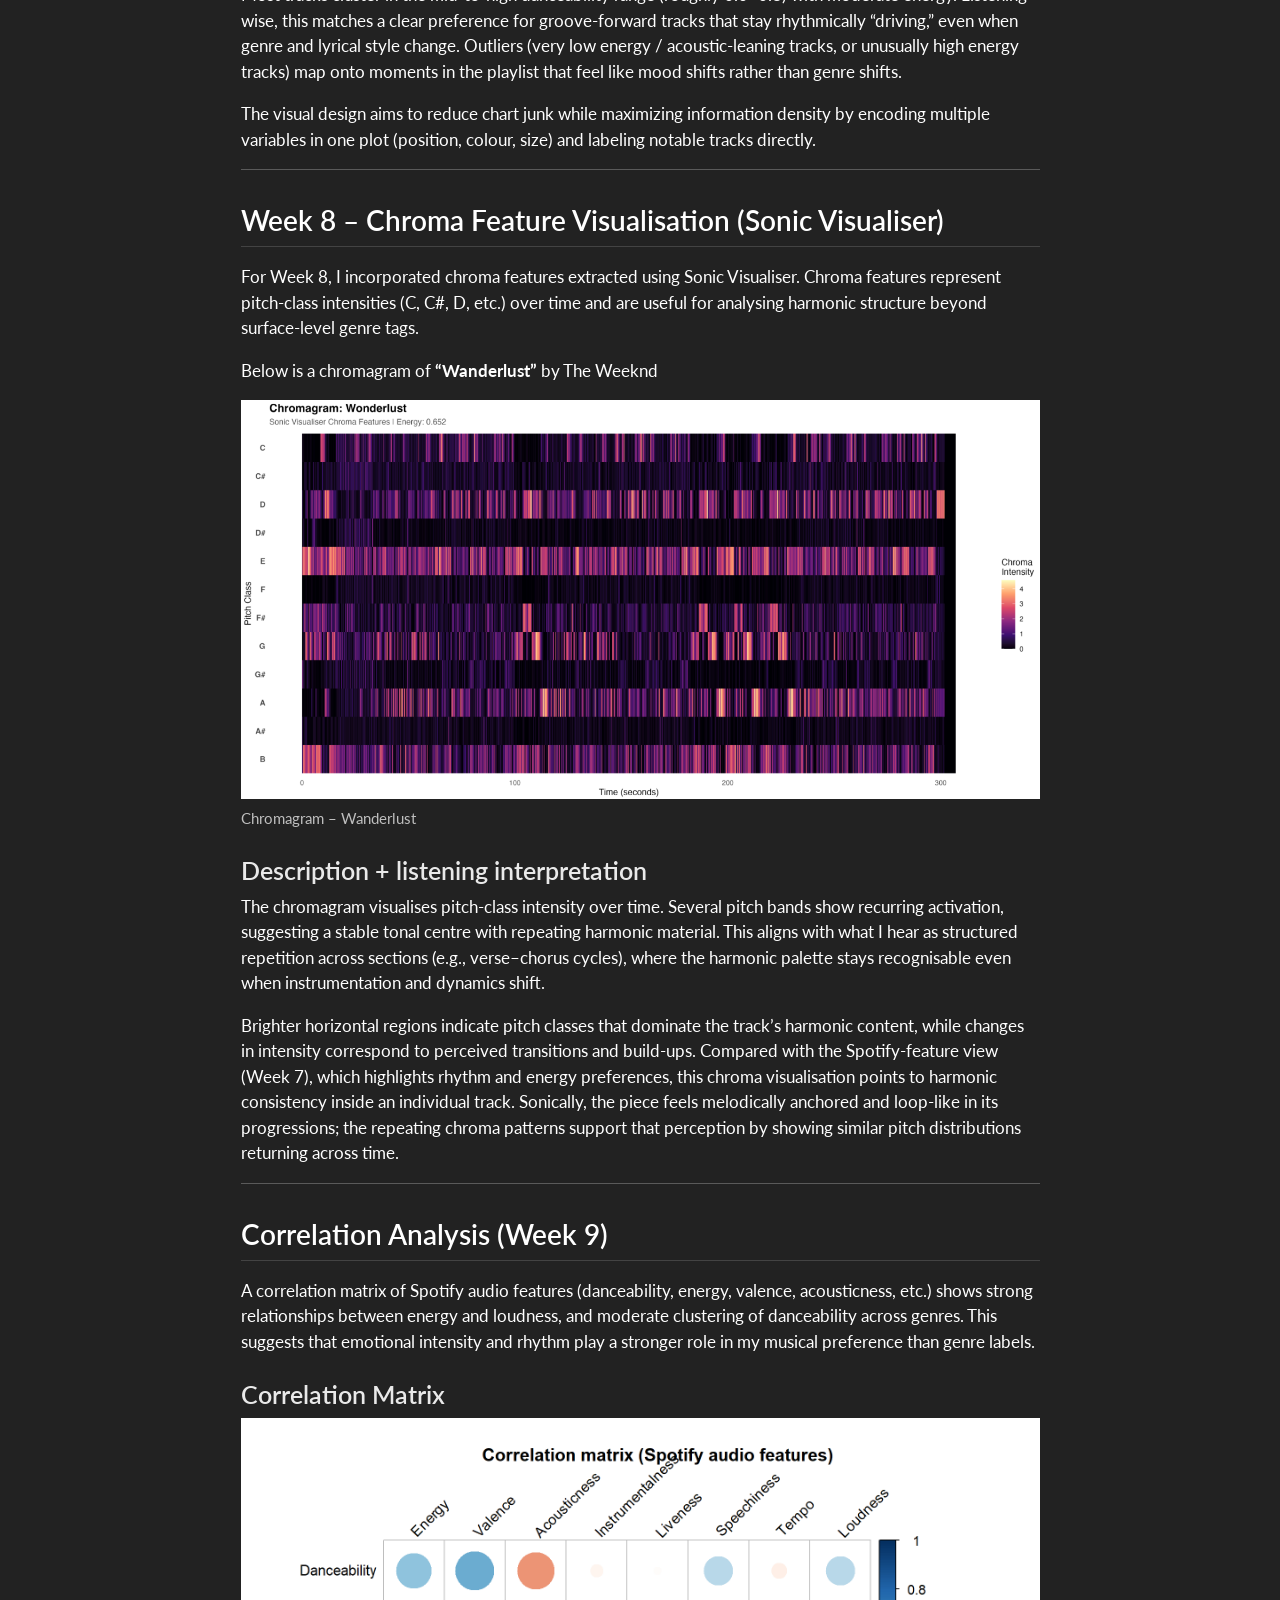
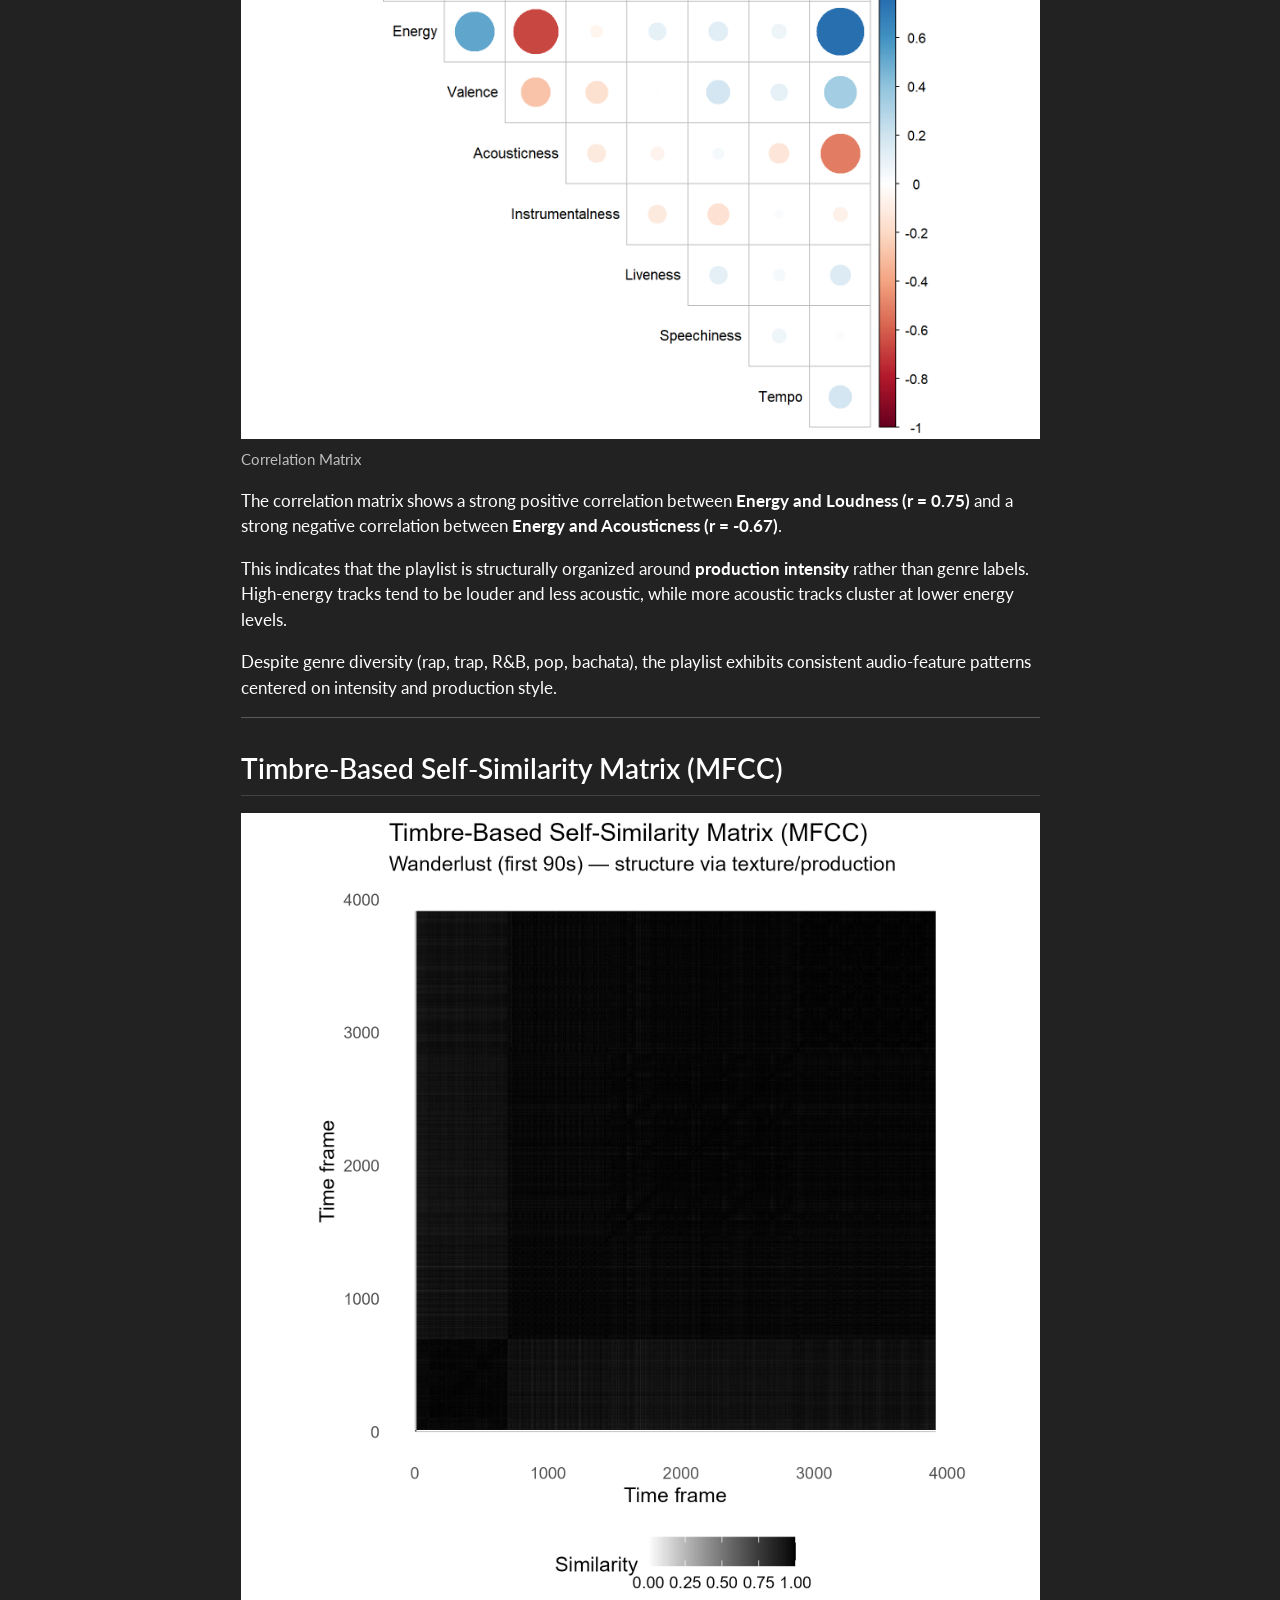
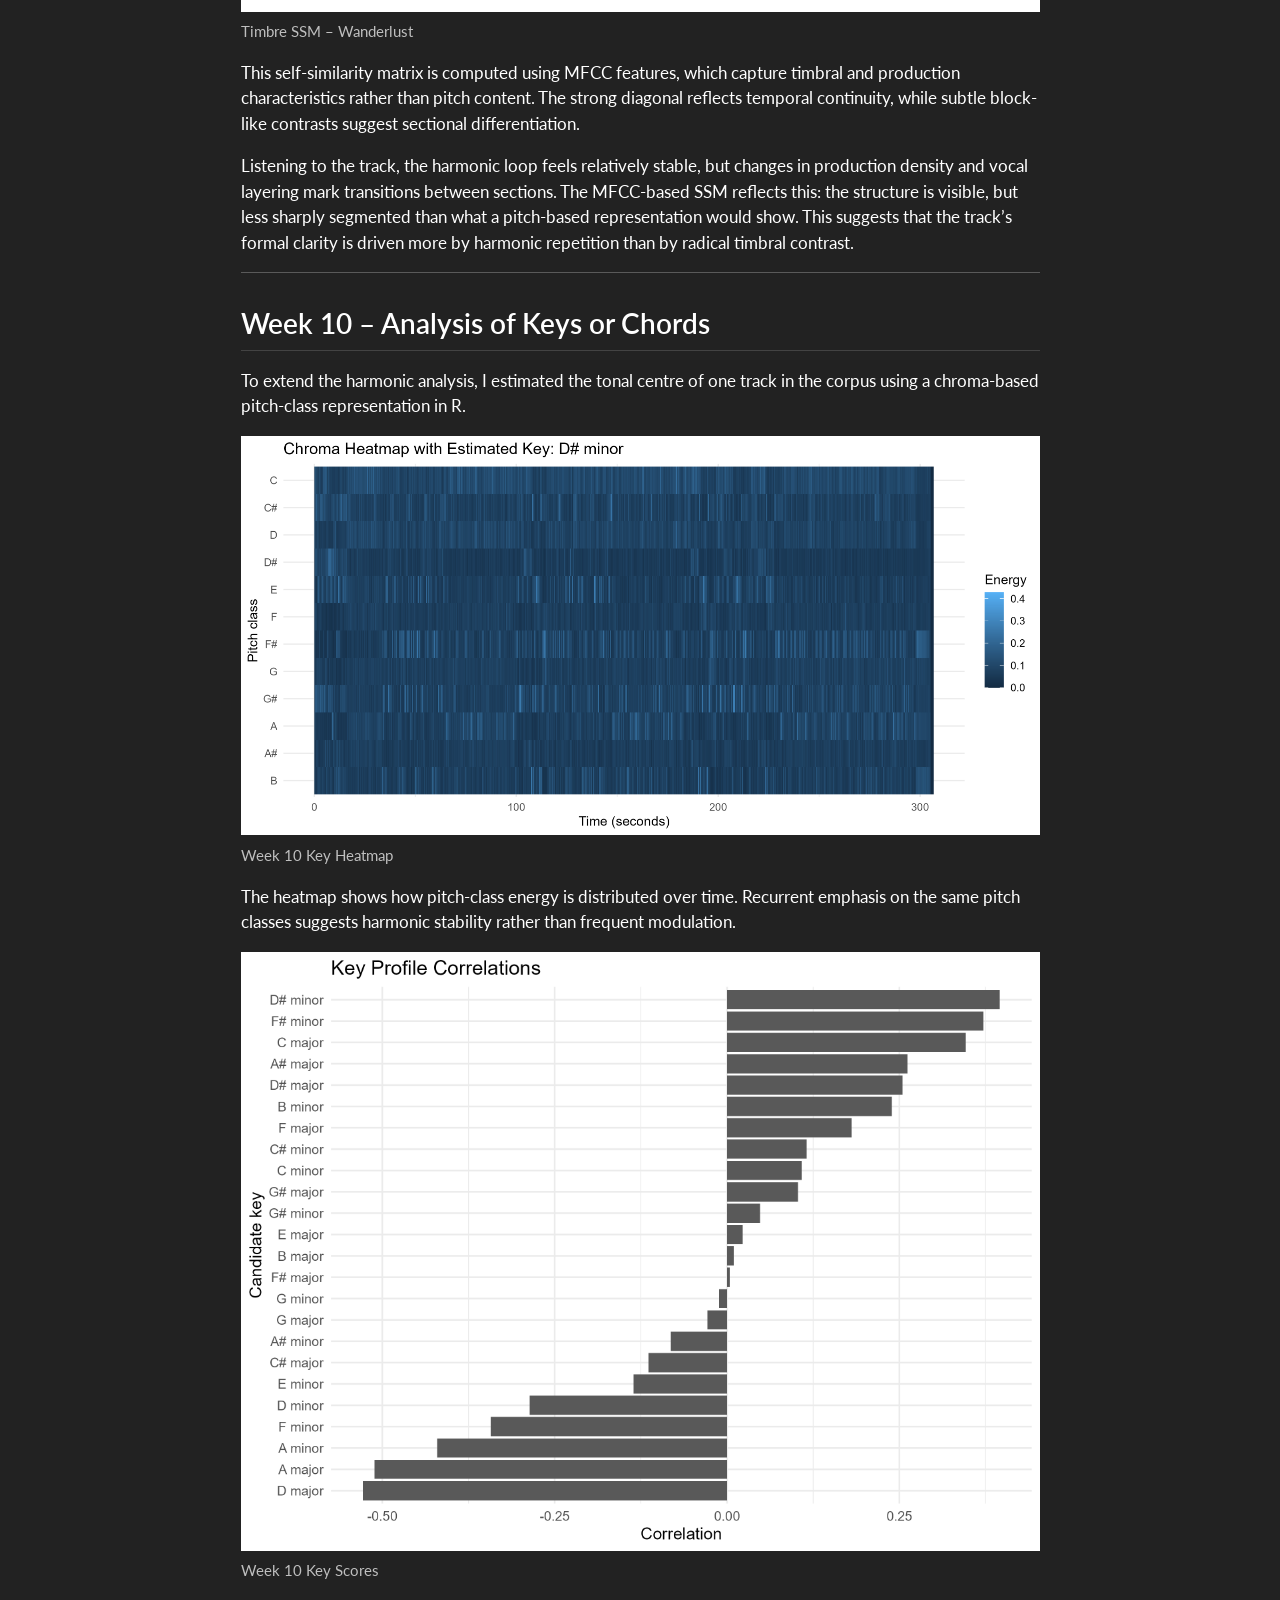
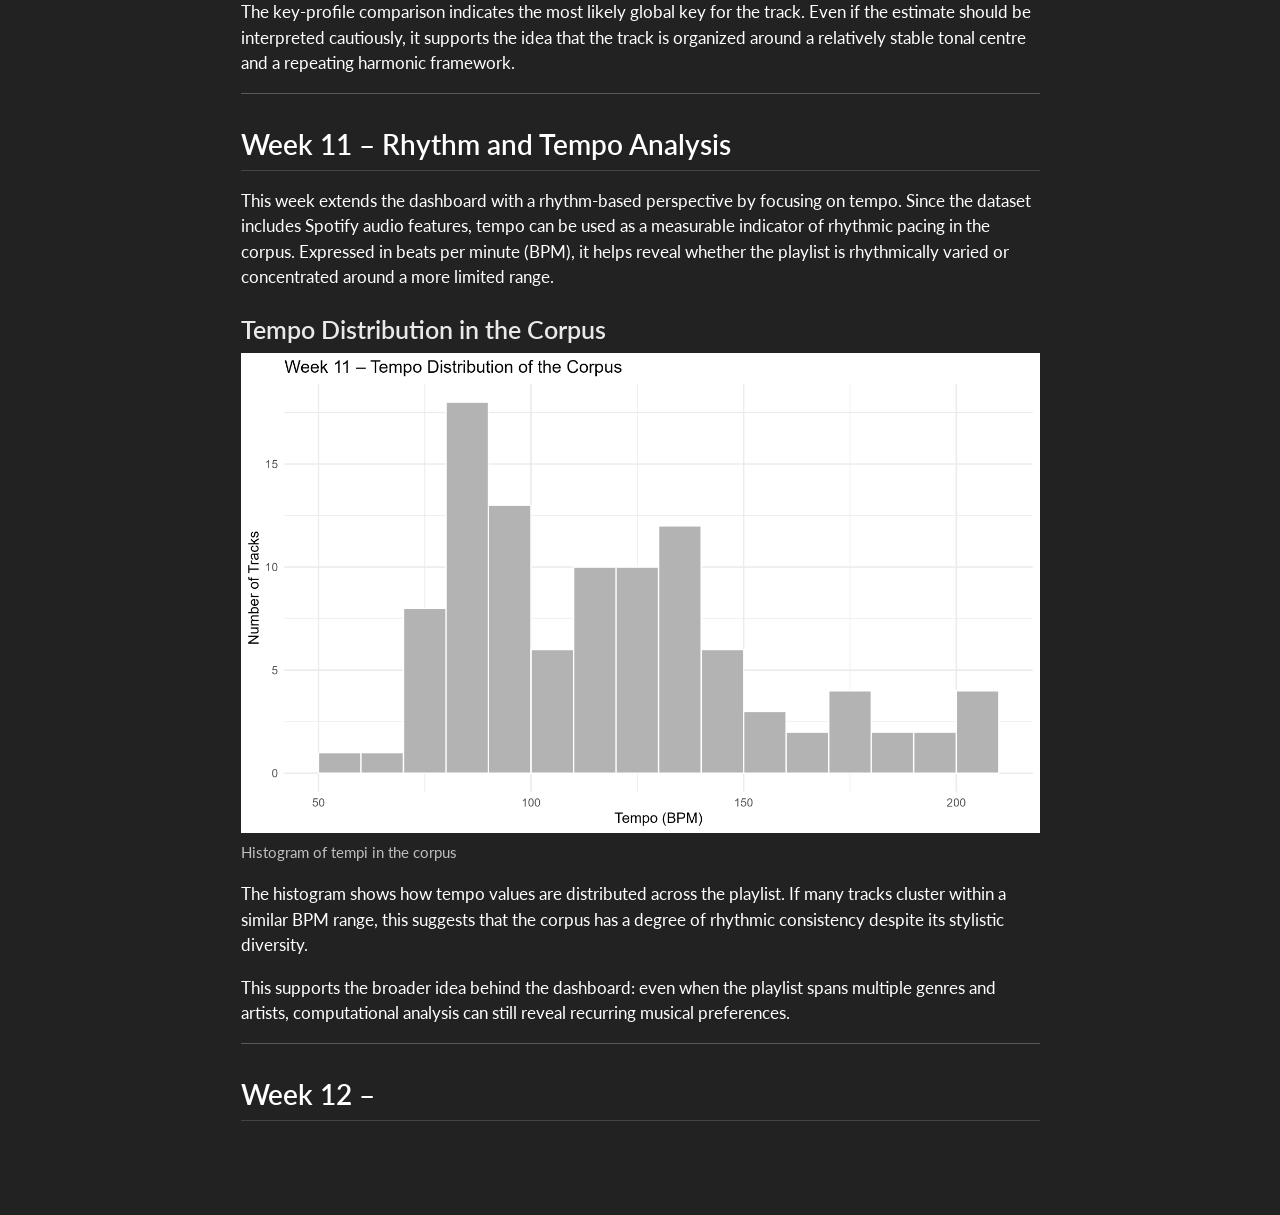
==== commit d1f4f97c: "Add files via upload" ====
--- a/docs/index.html
+++ b/docs/index.html
@@ -209,9 +209,24 @@
 <p>The key-profile comparison indicates the most likely global key for the track. Even if the estimate should be interpreted cautiously, it supports the idea that the track is organized around a relatively stable tonal centre and a repeating harmonic framework.</p>
 <hr>
 </section>
-<section id="week-11" class="level2">
-<h2 class="anchored" data-anchor-id="week-11">Week 11</h2>
+<section id="week-11-rhythm-and-tempo-analysis" class="level2">
+<h2 class="anchored" data-anchor-id="week-11-rhythm-and-tempo-analysis">Week 11 – Rhythm and Tempo Analysis</h2>
+<p>This week extends the dashboard with a rhythm-based perspective by focusing on tempo. Since the dataset includes Spotify audio features, tempo can be used as a measurable indicator of rhythmic pacing in the corpus. Expressed in beats per minute (BPM), it helps reveal whether the playlist is rhythmically varied or concentrated around a more limited range.</p>
+<section id="tempo-distribution-in-the-corpus" class="level3">
+<h3 class="anchored" data-anchor-id="tempo-distribution-in-the-corpus">Tempo Distribution in the Corpus</h3>
+<div class="quarto-figure quarto-figure-center">
+<figure class="figure">
+<p><img src="week11_tempo_histogram.png" class="img-fluid figure-img"></p>
+<figcaption>Histogram of tempi in the corpus</figcaption>
+</figure>
+</div>
+<p>The histogram shows how tempo values are distributed across the playlist. If many tracks cluster within a similar BPM range, this suggests that the corpus has a degree of rhythmic consistency despite its stylistic diversity.</p>
+<p>This supports the broader idea behind the dashboard: even when the playlist spans multiple genres and artists, computational analysis can still reveal recurring musical preferences.</p>
 <hr>
+</section>
+</section>
+<section id="week-12" class="level2">
+<h2 class="anchored" data-anchor-id="week-12">Week 12 –</h2>
 
 
 </section>
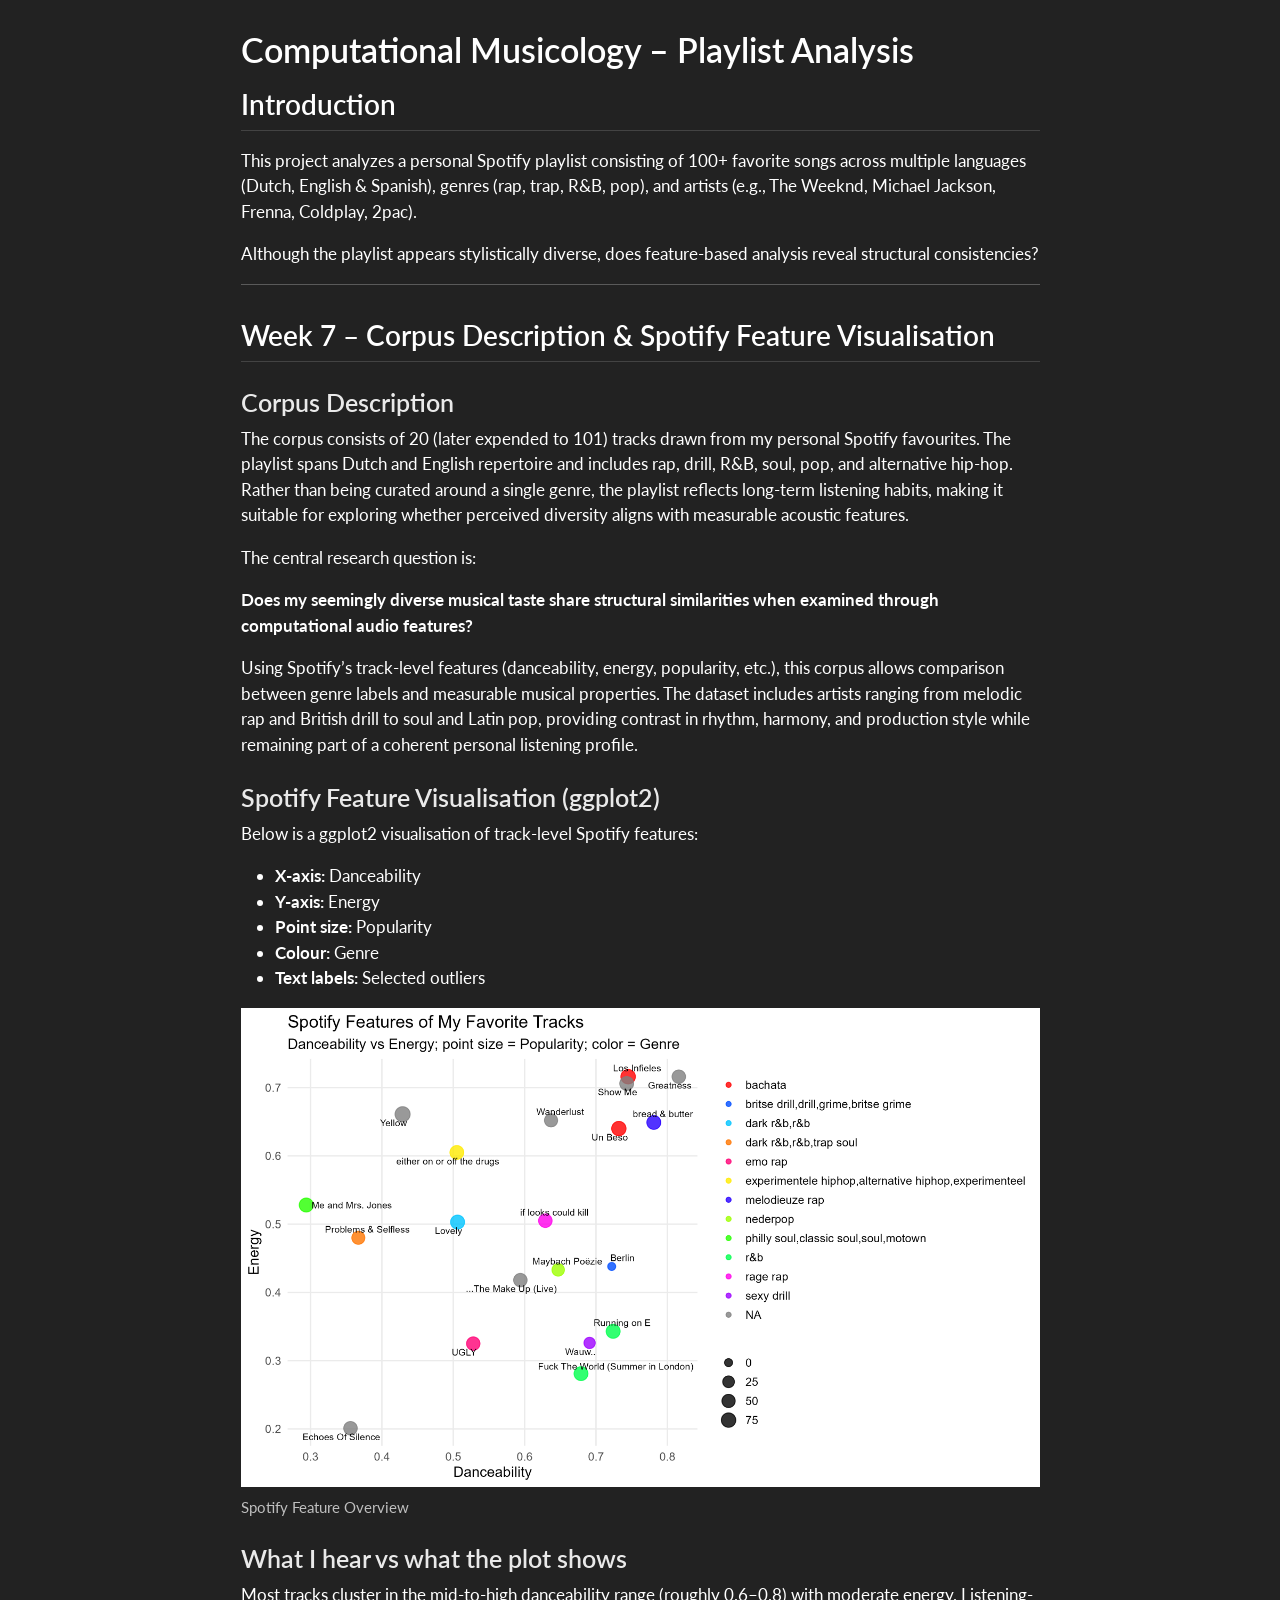
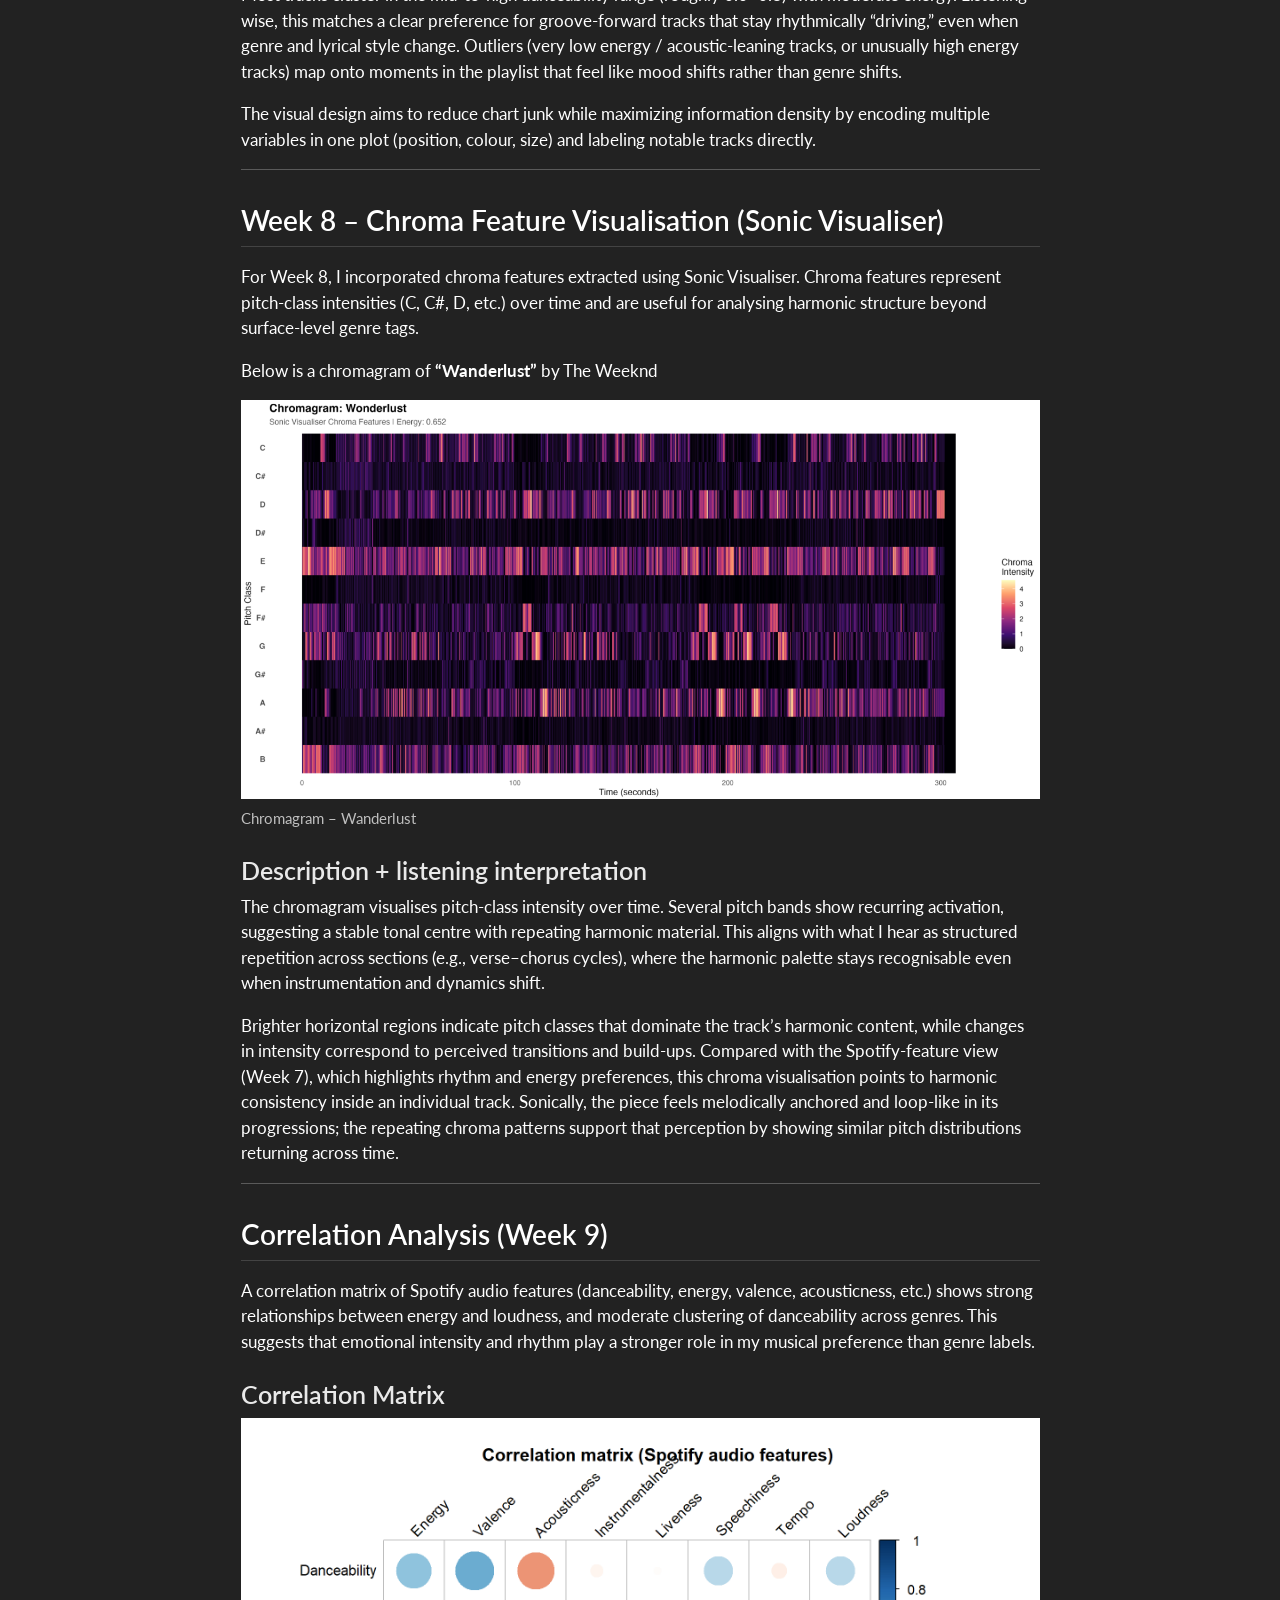
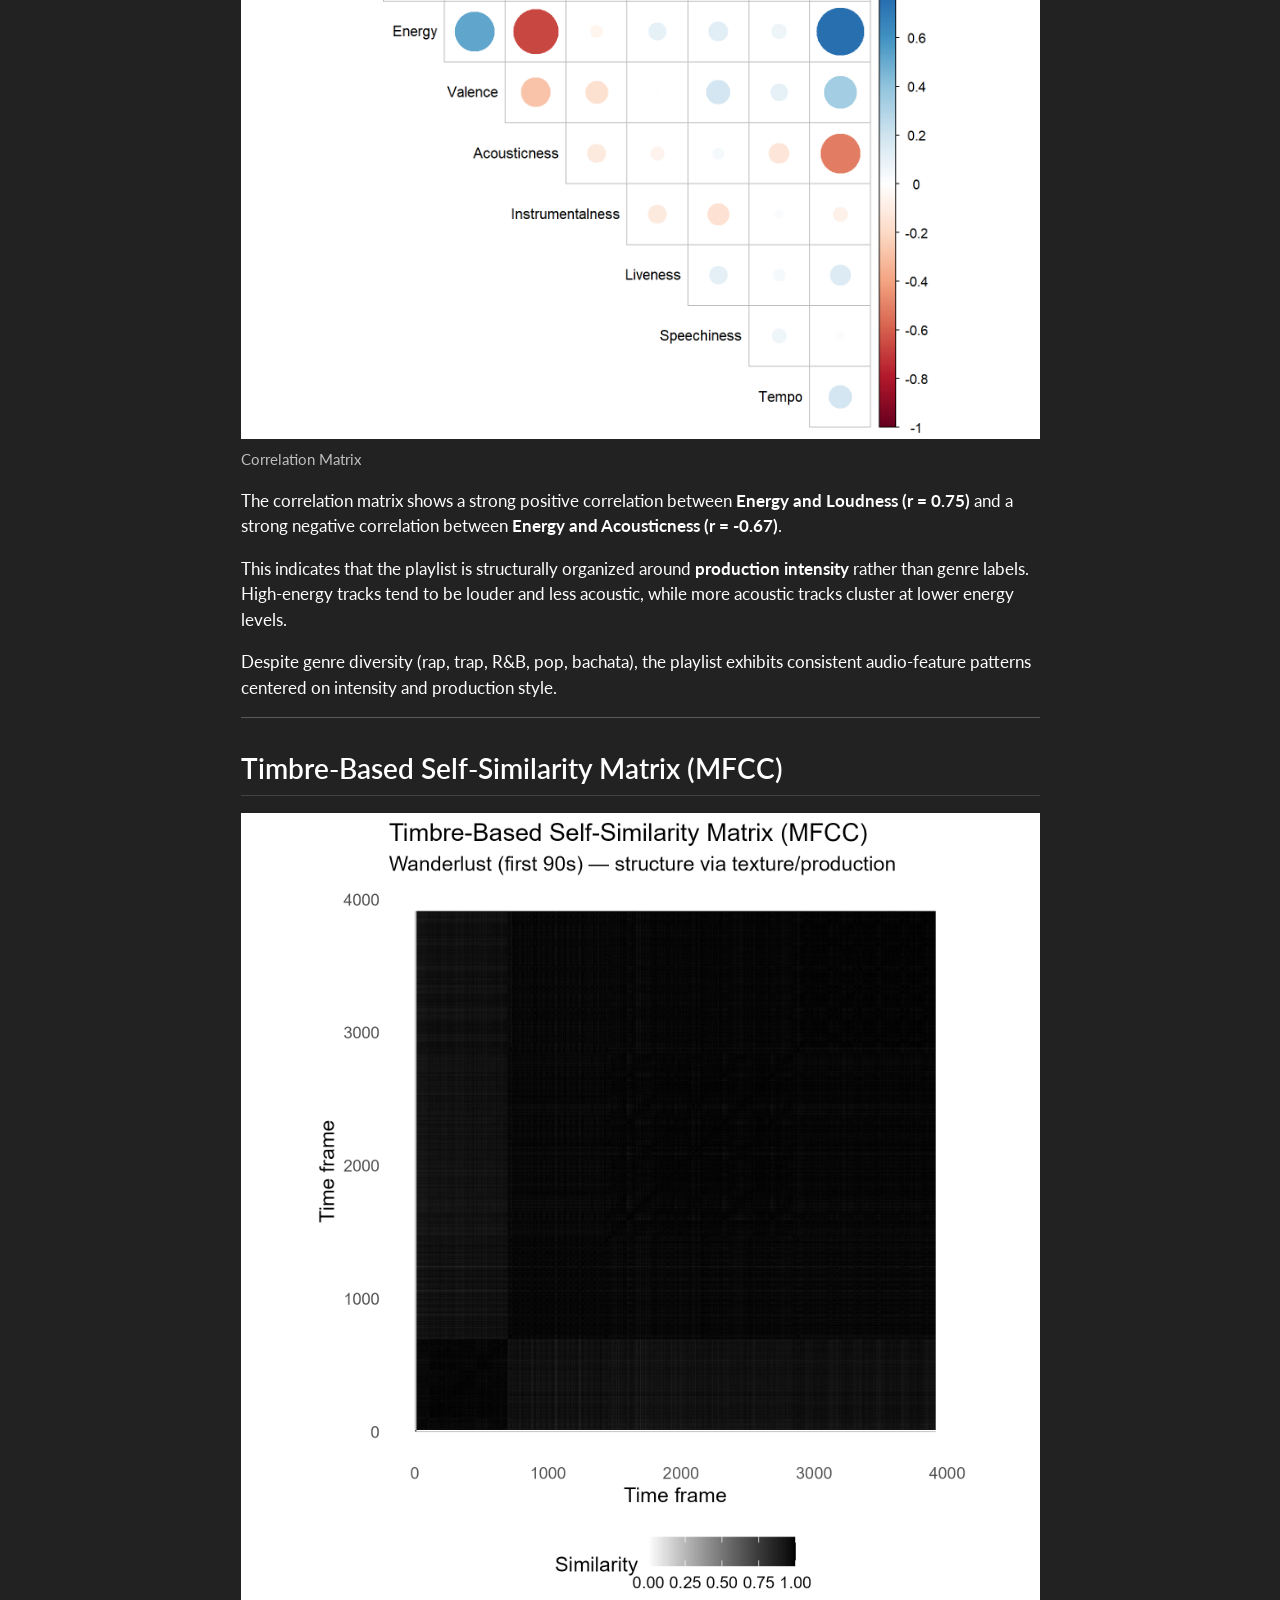
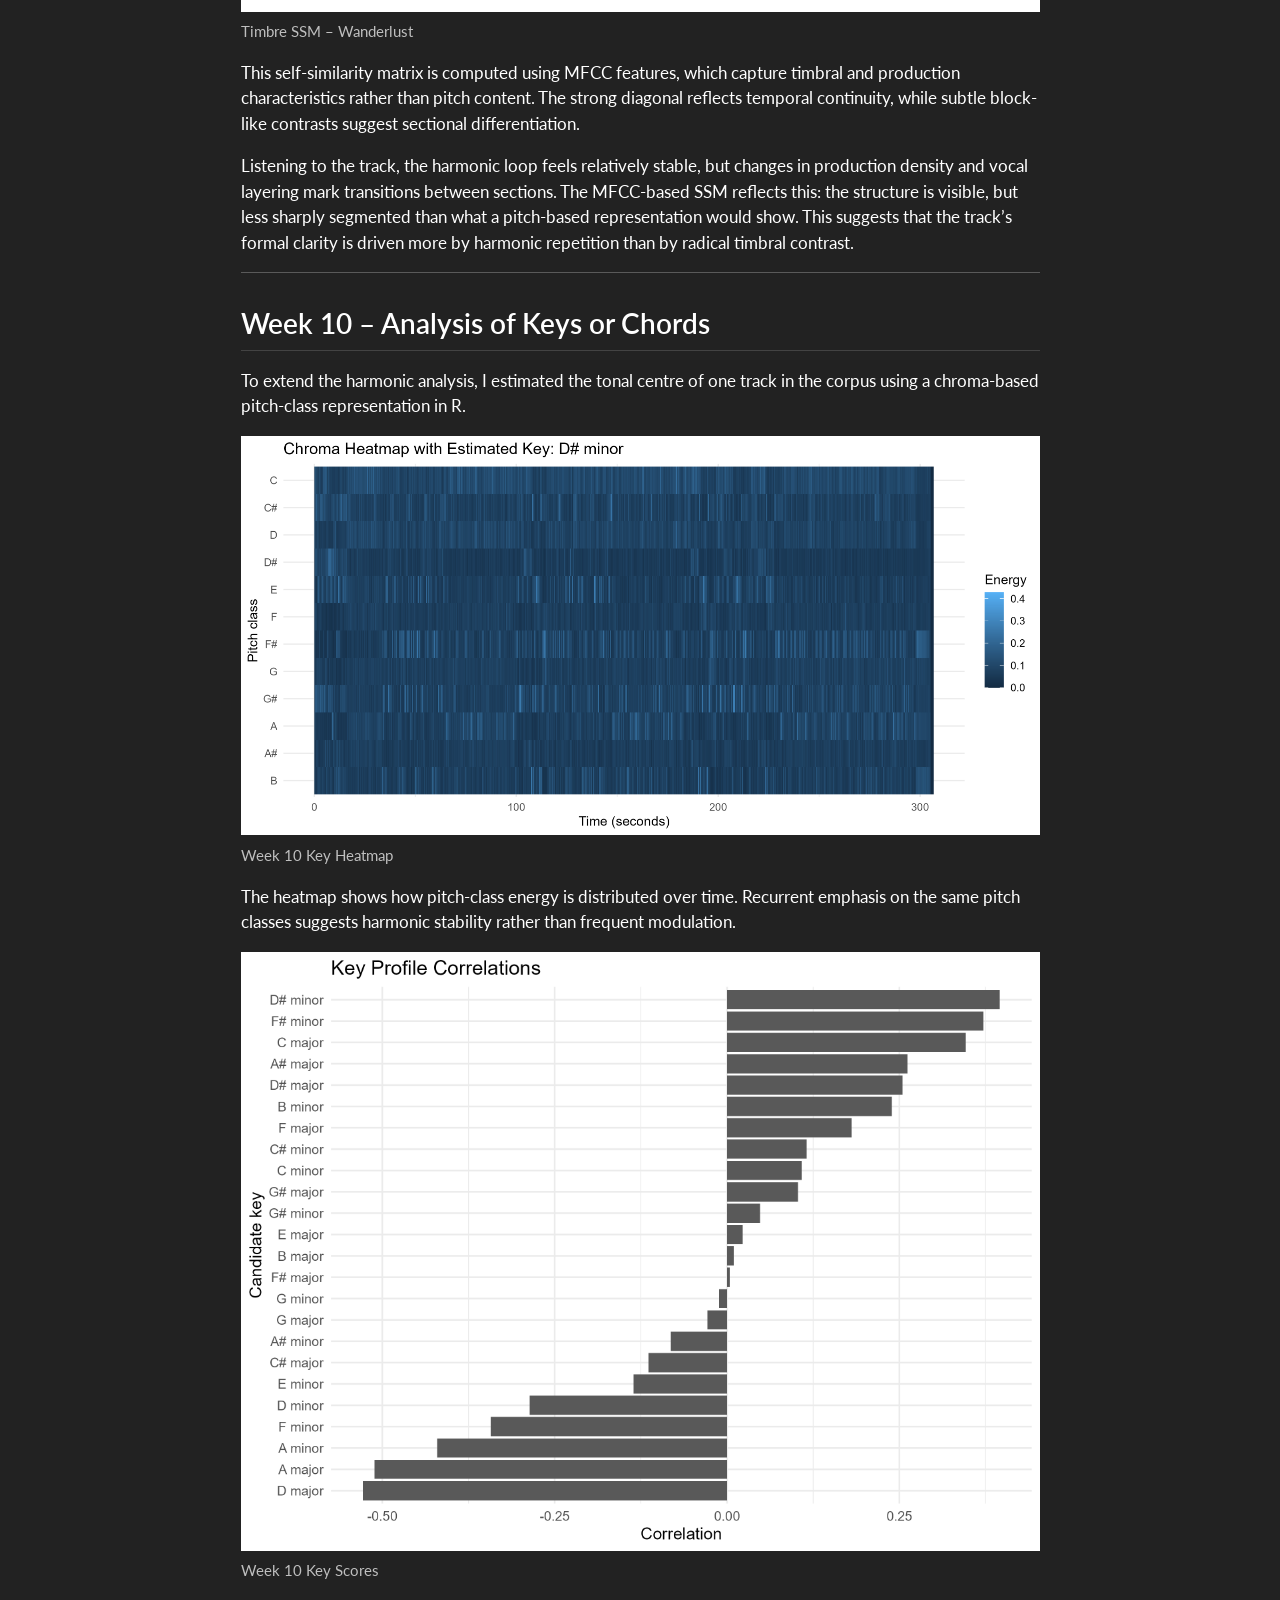
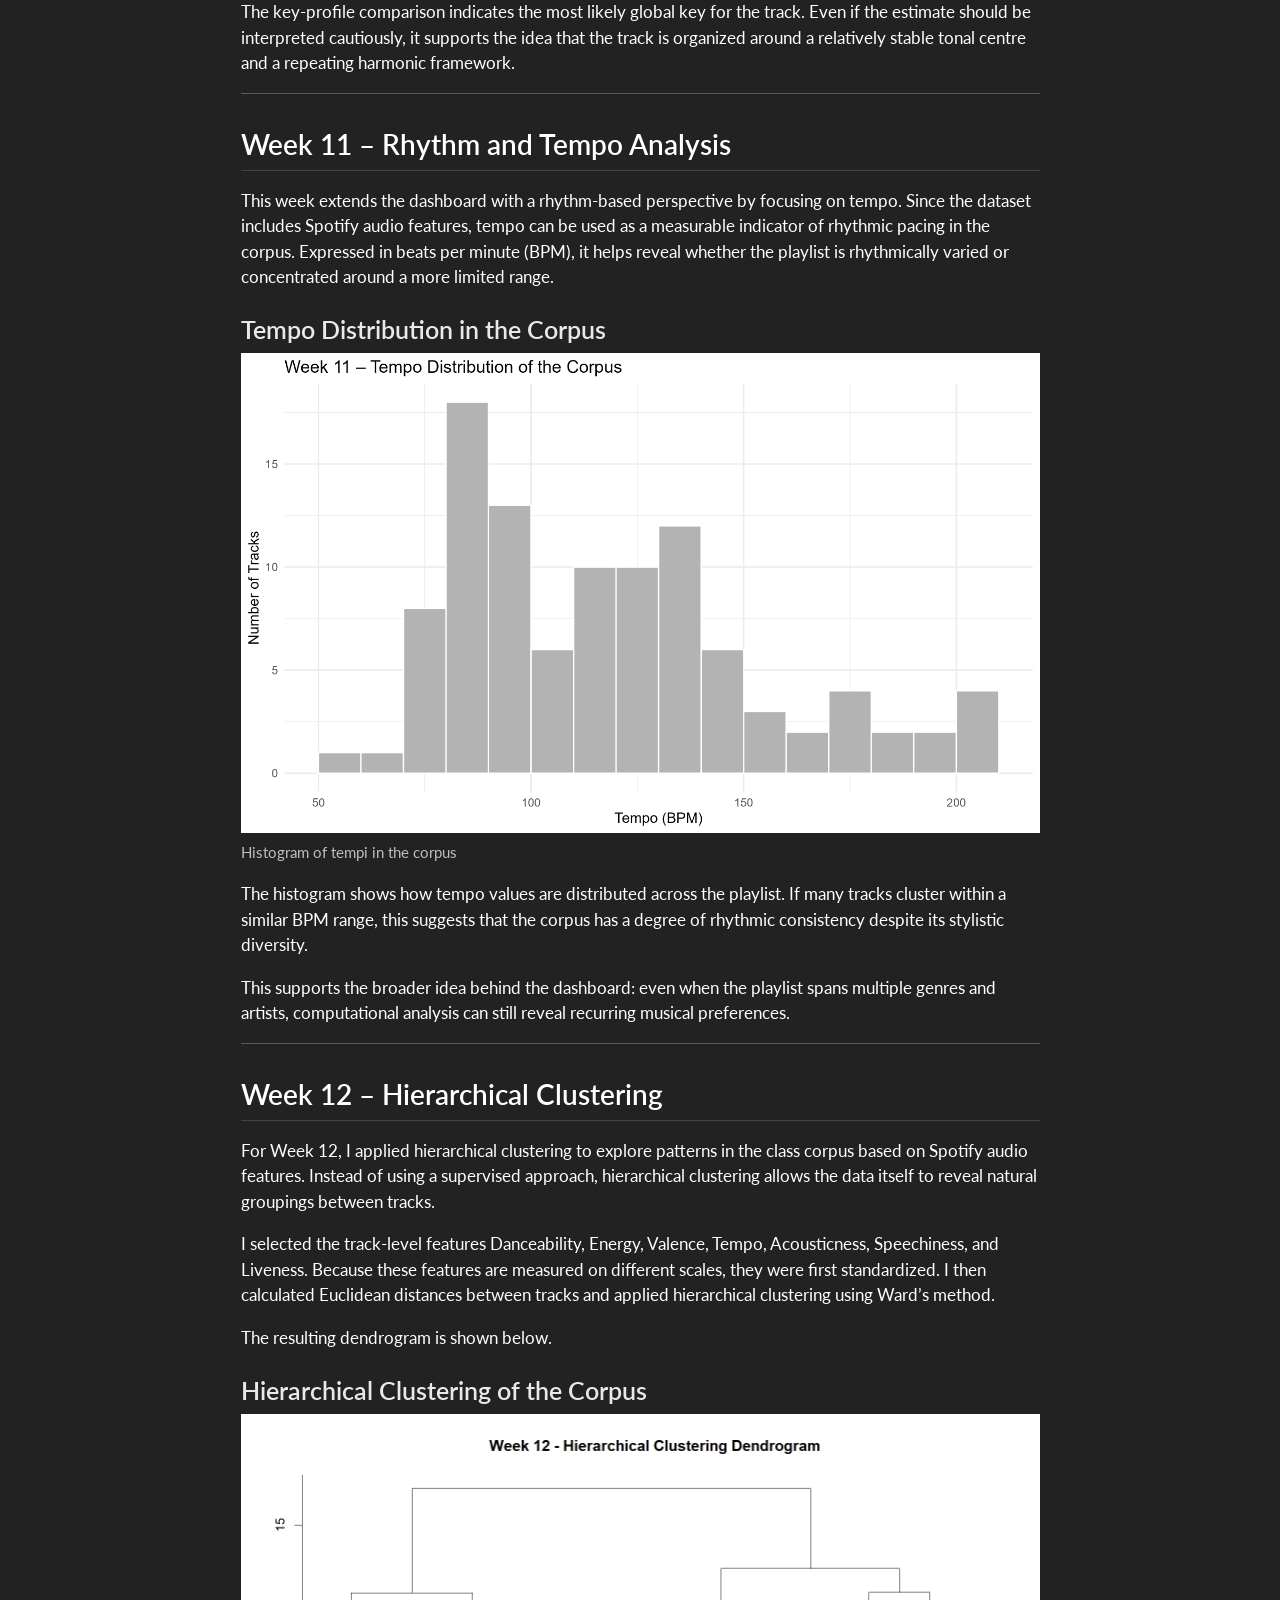
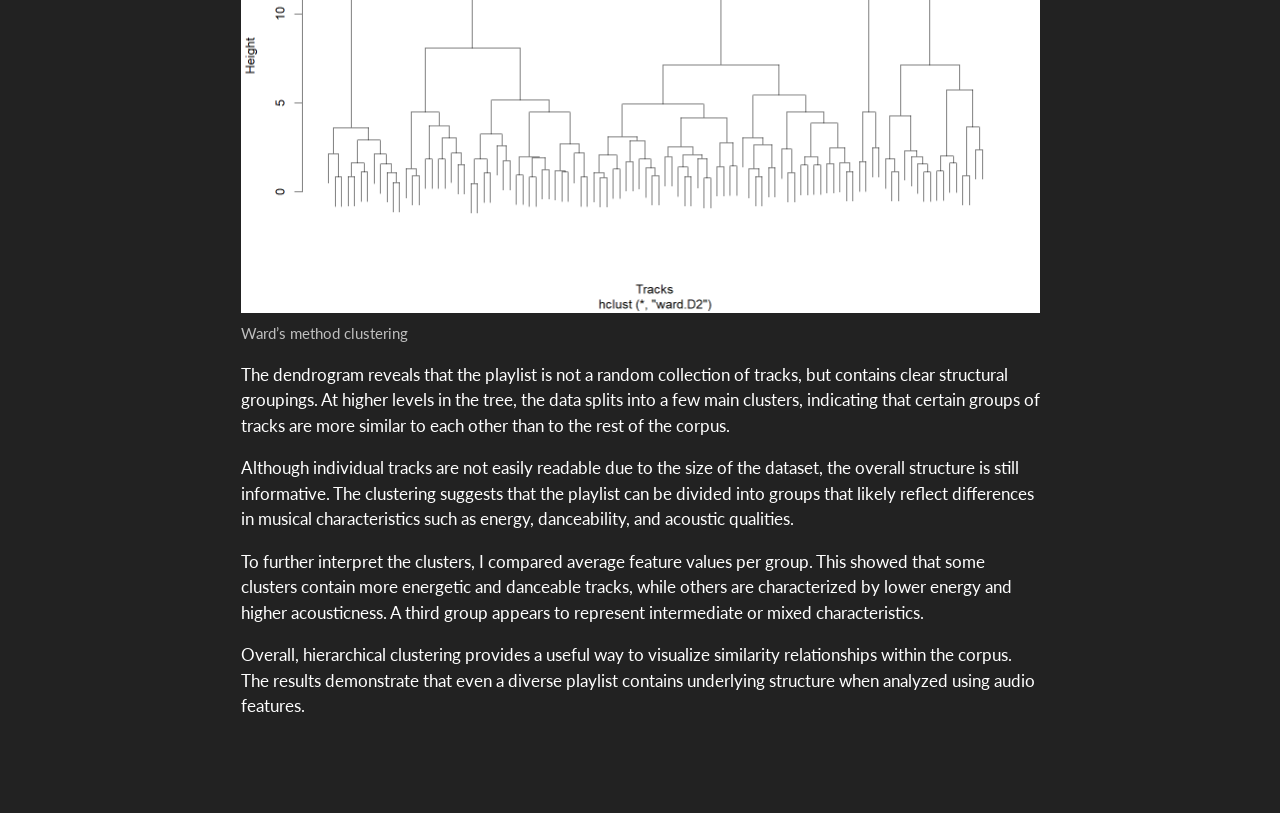
==== commit 828274f7: "Add files via upload" ====
--- a/docs/index.html
+++ b/docs/index.html
@@ -225,10 +225,26 @@
 <hr>
 </section>
 </section>
-<section id="week-12" class="level2">
-<h2 class="anchored" data-anchor-id="week-12">Week 12 –</h2>
-
-
+<section id="week-12-hierarchical-clustering" class="level2">
+<h2 class="anchored" data-anchor-id="week-12-hierarchical-clustering">Week 12 – Hierarchical Clustering</h2>
+<p>For Week 12, I applied hierarchical clustering to explore patterns in the class corpus based on Spotify audio features. Instead of using a supervised approach, hierarchical clustering allows the data itself to reveal natural groupings between tracks.</p>
+<p>I selected the track-level features Danceability, Energy, Valence, Tempo, Acousticness, Speechiness, and Liveness. Because these features are measured on different scales, they were first standardized. I then calculated Euclidean distances between tracks and applied hierarchical clustering using Ward’s method.</p>
+<p>The resulting dendrogram is shown below.</p>
+<section id="hierarchical-clustering-of-the-corpus" class="level3">
+<h3 class="anchored" data-anchor-id="hierarchical-clustering-of-the-corpus">Hierarchical Clustering of the Corpus</h3>
+<div class="quarto-figure quarto-figure-center">
+<figure class="figure">
+<p><img src="week12_hierarchical_clustering_dendrogram.png" class="img-fluid figure-img"></p>
+<figcaption>Ward’s method clustering</figcaption>
+</figure>
+</div>
+<p>The dendrogram reveals that the playlist is not a random collection of tracks, but contains clear structural groupings. At higher levels in the tree, the data splits into a few main clusters, indicating that certain groups of tracks are more similar to each other than to the rest of the corpus.</p>
+<p>Although individual tracks are not easily readable due to the size of the dataset, the overall structure is still informative. The clustering suggests that the playlist can be divided into groups that likely reflect differences in musical characteristics such as energy, danceability, and acoustic qualities.</p>
+<p>To further interpret the clusters, I compared average feature values per group. This showed that some clusters contain more energetic and danceable tracks, while others are characterized by lower energy and higher acousticness. A third group appears to represent intermediate or mixed characteristics.</p>
+<p>Overall, hierarchical clustering provides a useful way to visualize similarity relationships within the corpus. The results demonstrate that even a diverse playlist contains underlying structure when analyzed using audio features.</p>
+
+
+</section>
 </section>
 
 </main> <!-- /main -->
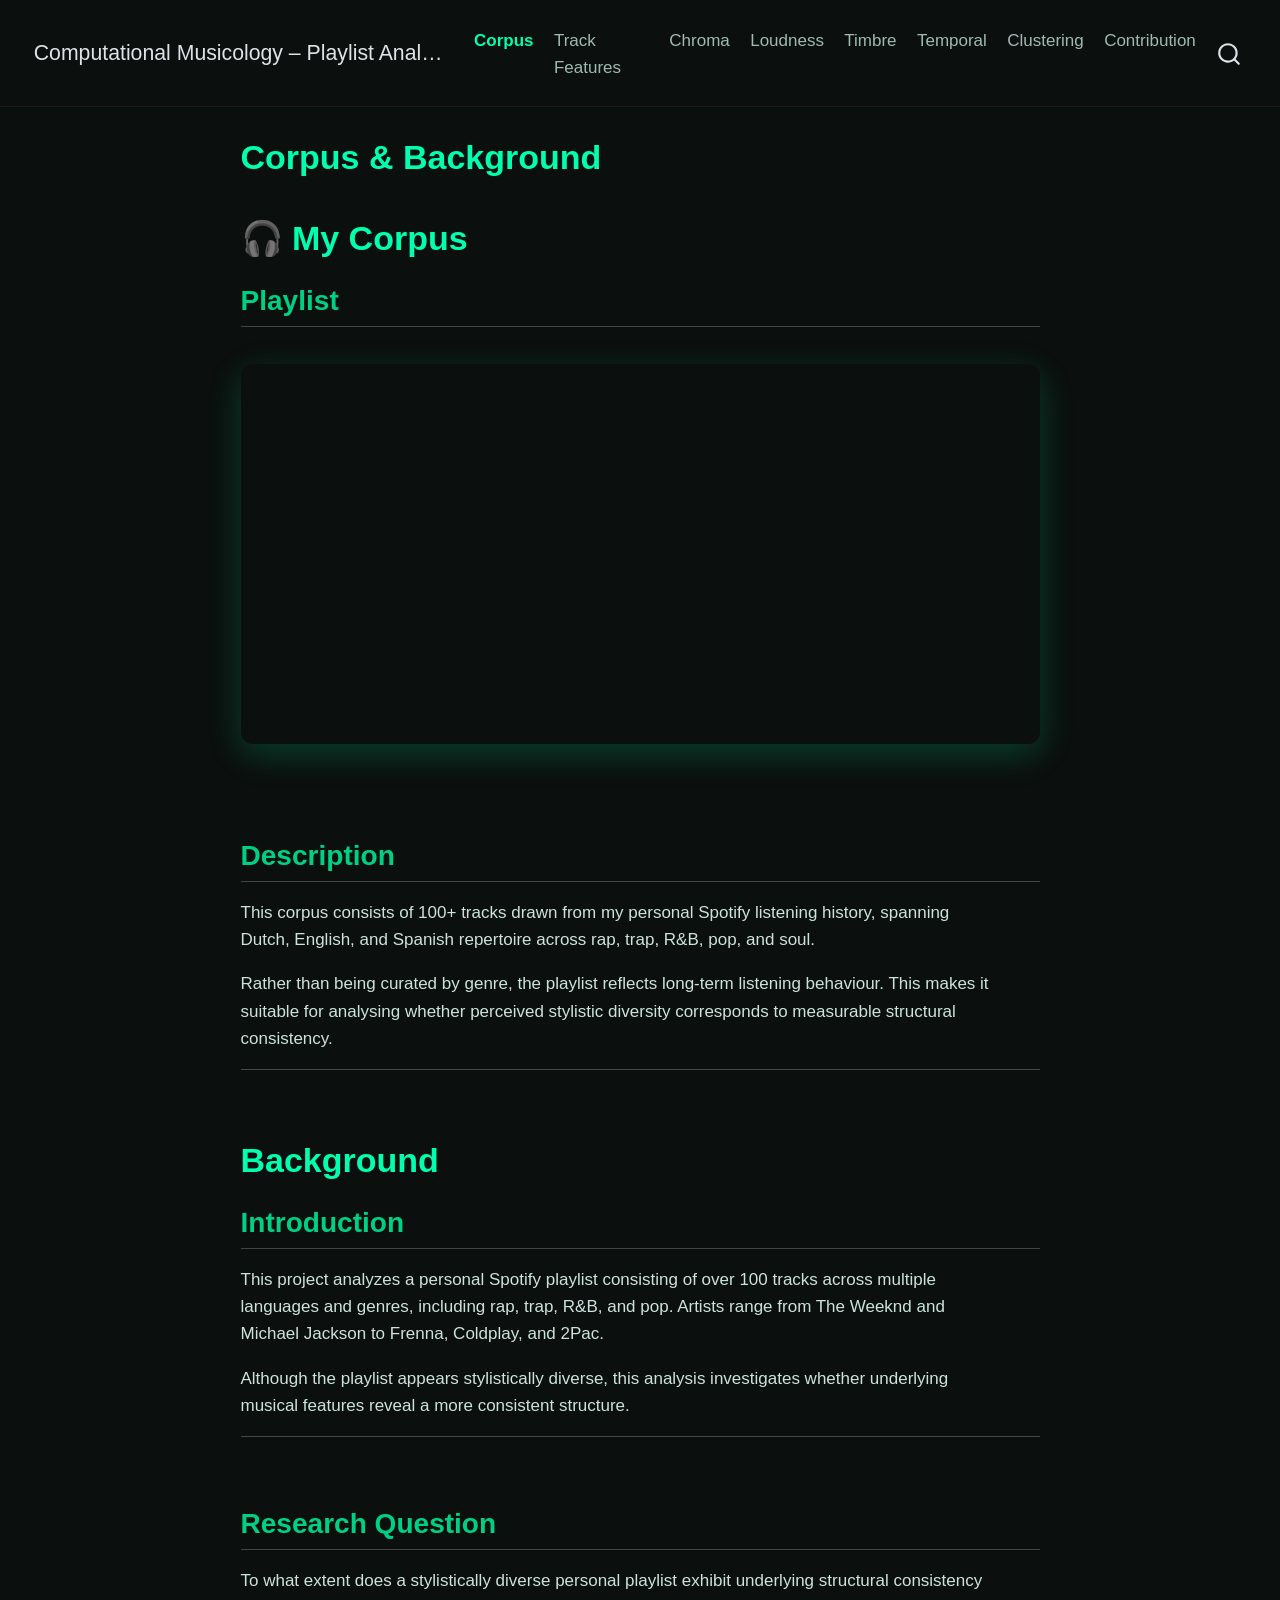
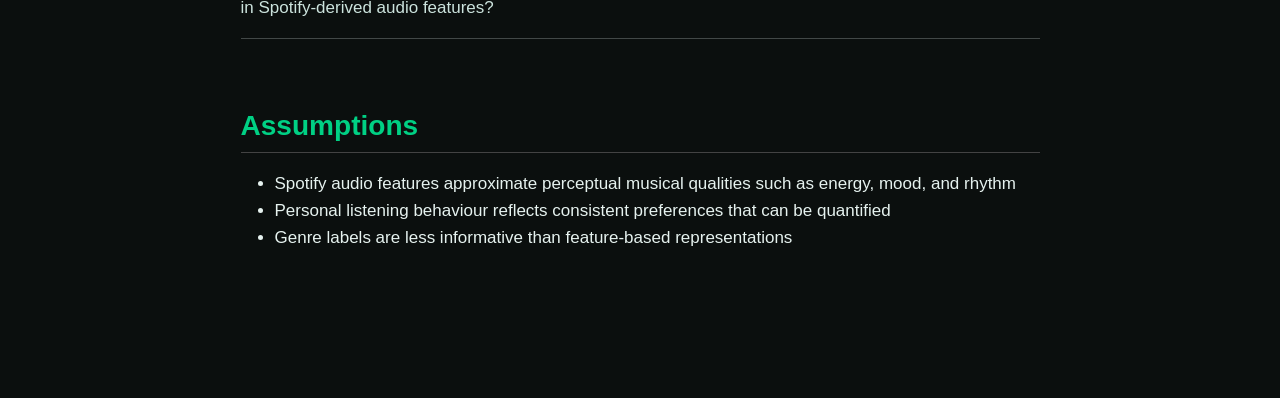
==== commit 1b47a2d2: "Add files via upload" ====
--- a/docs/index.html
+++ b/docs/index.html
@@ -7,7 +7,7 @@
 <meta name="viewport" content="width=device-width, initial-scale=1.0, user-scalable=yes">
 
 
-<title>Computational Musicology – Playlist Analysis</title>
+<title>Corpus &amp; Background – Computational Musicology – Playlist Analysis</title>
 <style>
 code{white-space: pre-wrap;}
 span.smallcaps{font-variant: small-caps;}
@@ -24,6 +24,7 @@
 
 
 <script src="site_libs/quarto-nav/quarto-nav.js"></script>
+<script src="site_libs/quarto-nav/headroom.min.js"></script>
 <script src="site_libs/clipboard/clipboard.min.js"></script>
 <script src="site_libs/quarto-search/autocomplete.umd.js"></script>
 <script src="site_libs/quarto-search/fuse.min.js"></script>
@@ -41,11 +42,11 @@
 <link href="site_libs/bootstrap/bootstrap-icons.css" rel="stylesheet">
 <link href="site_libs/bootstrap/bootstrap-0774fc528949661fb60d8774007a227f.min.css" rel="stylesheet" append-hash="true" id="quarto-bootstrap" data-mode="dark">
 <script id="quarto-search-options" type="application/json">{
-  "location": "sidebar",
+  "location": "navbar",
   "copy-button": false,
   "collapse-after": 3,
-  "panel-placement": "start",
-  "type": "textbox",
+  "panel-placement": "end",
+  "type": "overlay",
   "limit": 50,
   "keyboard-shortcut": [
     "f",
@@ -67,15 +68,72 @@
     "search-label": "Search"
   }
 }</script>
-
-
+<style>html{ scroll-behavior: smooth; }</style>
+
+
+<link rel="stylesheet" href="styles.css">
 </head>
 
-<body class="fullcontent quarto-light">
+<body class="nav-fixed fullcontent quarto-light">
 
 <div id="quarto-search-results"></div>
+  <header id="quarto-header" class="headroom fixed-top">
+    <nav class="navbar navbar-expand-lg " data-bs-theme="dark">
+      <div class="navbar-container container-fluid">
+      <div class="navbar-brand-container mx-auto">
+    <a href="./index.html" class="navbar-brand navbar-brand-logo">
+    </a>
+    <a class="navbar-brand" href="./index.html">
+    <span class="navbar-title">Computational Musicology – Playlist Analysis</span>
+    </a>
+  </div>
+            <div id="quarto-search" class="" title="Search"></div>
+          <button class="navbar-toggler" type="button" data-bs-toggle="collapse" data-bs-target="#navbarCollapse" aria-controls="navbarCollapse" role="menu" aria-expanded="false" aria-label="Toggle navigation" onclick="if (window.quartoToggleHeadroom) { window.quartoToggleHeadroom(); }">
+  <span class="navbar-toggler-icon"></span>
+</button>
+          <div class="collapse navbar-collapse" id="navbarCollapse">
+            <ul class="navbar-nav navbar-nav-scroll me-auto">
+  <li class="nav-item">
+    <a class="nav-link active" href="./index.html" aria-current="page"> 
+<span class="menu-text">Corpus</span></a>
+  </li>  
+  <li class="nav-item">
+    <a class="nav-link" href="./track.html"> 
+<span class="menu-text">Track Features</span></a>
+  </li>  
+  <li class="nav-item">
+    <a class="nav-link" href="./chroma.html"> 
+<span class="menu-text">Chroma</span></a>
+  </li>  
+  <li class="nav-item">
+    <a class="nav-link" href="./loudness.html"> 
+<span class="menu-text">Loudness</span></a>
+  </li>  
+  <li class="nav-item">
+    <a class="nav-link" href="./timbre.html"> 
+<span class="menu-text">Timbre</span></a>
+  </li>  
+  <li class="nav-item">
+    <a class="nav-link" href="./temporal.html"> 
+<span class="menu-text">Temporal</span></a>
+  </li>  
+  <li class="nav-item">
+    <a class="nav-link" href="./clustering.html"> 
+<span class="menu-text">Clustering</span></a>
+  </li>  
+  <li class="nav-item">
+    <a class="nav-link" href="./contribution.html"> 
+<span class="menu-text">Contribution</span></a>
+  </li>  
+</ul>
+          </div> <!-- /navcollapse -->
+            <div class="quarto-navbar-tools">
+</div>
+      </div> <!-- /container-fluid -->
+    </nav>
+</header>
 <!-- content -->
-<div id="quarto-content" class="quarto-container page-columns page-rows-contents page-layout-article">
+<div id="quarto-content" class="quarto-container page-columns page-rows-contents page-layout-article page-navbar">
 <!-- sidebar -->
 <!-- margin-sidebar -->
     
@@ -84,7 +142,7 @@
 
 <header id="title-block-header" class="quarto-title-block default">
 <div class="quarto-title">
-<h1 class="title">Computational Musicology – Playlist Analysis</h1>
+<h1 class="title">Corpus &amp; Background</h1>
 </div>
 
 
@@ -101,147 +159,42 @@
 </header>
 
 
-<section id="introduction" class="level2">
-<h2 class="anchored" data-anchor-id="introduction">Introduction</h2>
-<p>This project analyzes a personal Spotify playlist consisting of 100+ favorite songs across multiple languages (Dutch, English &amp; Spanish), genres (rap, trap, R&amp;B, pop), and artists (e.g., The Weeknd, Michael Jackson, Frenna, Coldplay, 2pac).</p>
-<p>Although the playlist appears stylistically diverse, does feature-based analysis reveal structural consistencies?</p>
-<hr>
+<section id="my-corpus" class="level1">
+<h1>🎧 My Corpus</h1>
+<section id="playlist" class="level2">
+<h2 class="anchored" data-anchor-id="playlist">Playlist</h2>
+<iframe style="border-radius:12px" src="https://open.spotify.com/embed/playlist/7EYqSyCa48m0MQiTRQZgB6" width="100%" height="380">
+</iframe>
 </section>
-<section id="week-7-corpus-description-spotify-feature-visualisation" class="level2">
-<h2 class="anchored" data-anchor-id="week-7-corpus-description-spotify-feature-visualisation">Week 7 – Corpus Description &amp; Spotify Feature Visualisation</h2>
-<section id="corpus-description" class="level3">
-<h3 class="anchored" data-anchor-id="corpus-description">Corpus Description</h3>
-<p>The corpus consists of 20 (later expended to 101) tracks drawn from my personal Spotify favourites. The playlist spans Dutch and English repertoire and includes rap, drill, R&amp;B, soul, pop, and alternative hip-hop. Rather than being curated around a single genre, the playlist reflects long-term listening habits, making it suitable for exploring whether perceived diversity aligns with measurable acoustic features.</p>
-<p>The central research question is:</p>
-<p><strong>Does my seemingly diverse musical taste share structural similarities when examined through computational audio features?</strong></p>
-<p>Using Spotify’s track-level features (danceability, energy, popularity, etc.), this corpus allows comparison between genre labels and measurable musical properties. The dataset includes artists ranging from melodic rap and British drill to soul and Latin pop, providing contrast in rhythm, harmony, and production style while remaining part of a coherent personal listening profile.</p>
-</section>
-<section id="spotify-feature-visualisation-ggplot2" class="level3">
-<h3 class="anchored" data-anchor-id="spotify-feature-visualisation-ggplot2">Spotify Feature Visualisation (ggplot2)</h3>
-<p>Below is a ggplot2 visualisation of track-level Spotify features:</p>
-<ul>
-<li><strong>X-axis:</strong> Danceability<br>
-</li>
-<li><strong>Y-axis:</strong> Energy<br>
-</li>
-<li><strong>Point size:</strong> Popularity<br>
-</li>
-<li><strong>Colour:</strong> Genre<br>
-</li>
-<li><strong>Text labels:</strong> Selected outliers</li>
-</ul>
-<div class="quarto-figure quarto-figure-center">
-<figure class="figure">
-<p><img src="Spotify_Feature_Overview.png" class="img-fluid figure-img"></p>
-<figcaption>Spotify Feature Overview</figcaption>
-</figure>
-</div>
-</section>
-<section id="what-i-hear-vs-what-the-plot-shows" class="level3">
-<h3 class="anchored" data-anchor-id="what-i-hear-vs-what-the-plot-shows">What I hear vs what the plot shows</h3>
-<p>Most tracks cluster in the mid-to-high danceability range (roughly 0.6–0.8) with moderate energy. Listening-wise, this matches a clear preference for groove-forward tracks that stay rhythmically “driving,” even when genre and lyrical style change. Outliers (very low energy / acoustic-leaning tracks, or unusually high energy tracks) map onto moments in the playlist that feel like mood shifts rather than genre shifts.</p>
-<p>The visual design aims to reduce chart junk while maximizing information density by encoding multiple variables in one plot (position, colour, size) and labeling notable tracks directly.</p>
+<section id="description" class="level2">
+<h2 class="anchored" data-anchor-id="description">Description</h2>
+<p>This corpus consists of 100+ tracks drawn from my personal Spotify listening history, spanning Dutch, English, and Spanish repertoire across rap, trap, R&amp;B, pop, and soul.</p>
+<p>Rather than being curated by genre, the playlist reflects long-term listening behaviour. This makes it suitable for analysing whether perceived stylistic diversity corresponds to measurable structural consistency.</p>
 <hr>
 </section>
 </section>
-<section id="week-8-chroma-feature-visualisation-sonic-visualiser" class="level2">
-<h2 class="anchored" data-anchor-id="week-8-chroma-feature-visualisation-sonic-visualiser">Week 8 – Chroma Feature Visualisation (Sonic Visualiser)</h2>
-<p>For Week 8, I incorporated chroma features extracted using Sonic Visualiser. Chroma features represent pitch-class intensities (C, C#, D, etc.) over time and are useful for analysing harmonic structure beyond surface-level genre tags.</p>
-<p>Below is a chromagram of <strong>“Wanderlust”</strong> by The Weeknd</p>
-<div class="quarto-figure quarto-figure-center">
-<figure class="figure">
-<p><img src="chroma_wanderlust.jpeg" class="img-fluid figure-img"></p>
-<figcaption>Chromagram – Wanderlust</figcaption>
-</figure>
-</div>
-<section id="description-listening-interpretation" class="level3">
-<h3 class="anchored" data-anchor-id="description-listening-interpretation">Description + listening interpretation</h3>
-<p>The chromagram visualises pitch-class intensity over time. Several pitch bands show recurring activation, suggesting a stable tonal centre with repeating harmonic material. This aligns with what I hear as structured repetition across sections (e.g., verse–chorus cycles), where the harmonic palette stays recognisable even when instrumentation and dynamics shift.</p>
-<p>Brighter horizontal regions indicate pitch classes that dominate the track’s harmonic content, while changes in intensity correspond to perceived transitions and build-ups. Compared with the Spotify-feature view (Week 7), which highlights rhythm and energy preferences, this chroma visualisation points to harmonic consistency inside an individual track. Sonically, the piece feels melodically anchored and loop-like in its progressions; the repeating chroma patterns support that perception by showing similar pitch distributions returning across time.</p>
+<section id="background" class="level1">
+<h1>Background</h1>
+<section id="introduction" class="level2">
+<h2 class="anchored" data-anchor-id="introduction">Introduction</h2>
+<p>This project analyzes a personal Spotify playlist consisting of over 100 tracks across multiple languages and genres, including rap, trap, R&amp;B, and pop. Artists range from The Weeknd and Michael Jackson to Frenna, Coldplay, and 2Pac.</p>
+<p>Although the playlist appears stylistically diverse, this analysis investigates whether underlying musical features reveal a more consistent structure.</p>
 <hr>
 </section>
-</section>
-<section id="correlation-analysis-week-9" class="level2">
-<h2 class="anchored" data-anchor-id="correlation-analysis-week-9">Correlation Analysis (Week 9)</h2>
-<p>A correlation matrix of Spotify audio features (danceability, energy, valence, acousticness, etc.) shows strong relationships between energy and loudness, and moderate clustering of danceability across genres. This suggests that emotional intensity and rhythm play a stronger role in my musical preference than genre labels.</p>
-<section id="correlation-matrix" class="level3">
-<h3 class="anchored" data-anchor-id="correlation-matrix">Correlation Matrix</h3>
-<div class="quarto-figure quarto-figure-center">
-<figure class="figure">
-<p><img src="correlation_matrix.png" class="img-fluid figure-img"></p>
-<figcaption>Correlation Matrix</figcaption>
-</figure>
-</div>
-<p>The correlation matrix shows a strong positive correlation between <strong>Energy and Loudness (r = 0.75)</strong> and a strong negative correlation between <strong>Energy and Acousticness (r = -0.67)</strong>.</p>
-<p>This indicates that the playlist is structurally organized around <strong>production intensity</strong> rather than genre labels. High-energy tracks tend to be louder and less acoustic, while more acoustic tracks cluster at lower energy levels.</p>
-<p>Despite genre diversity (rap, trap, R&amp;B, pop, bachata), the playlist exhibits consistent audio-feature patterns centered on intensity and production style.</p>
+<section id="research-question" class="level2">
+<h2 class="anchored" data-anchor-id="research-question">Research Question</h2>
+<p>To what extent does a stylistically diverse personal playlist exhibit underlying structural consistency in Spotify-derived audio features?</p>
 <hr>
 </section>
-</section>
-<section id="timbre-based-self-similarity-matrix-mfcc" class="level2">
-<h2 class="anchored" data-anchor-id="timbre-based-self-similarity-matrix-mfcc">Timbre-Based Self-Similarity Matrix (MFCC)</h2>
-<div class="quarto-figure quarto-figure-center">
-<figure class="figure">
-<p><img src="timbre_ssm_wanderlust.png" class="img-fluid figure-img"></p>
-<figcaption>Timbre SSM – Wanderlust</figcaption>
-</figure>
-</div>
-<p>This self-similarity matrix is computed using MFCC features, which capture timbral and production characteristics rather than pitch content. The strong diagonal reflects temporal continuity, while subtle block-like contrasts suggest sectional differentiation.</p>
-<p>Listening to the track, the harmonic loop feels relatively stable, but changes in production density and vocal layering mark transitions between sections. The MFCC-based SSM reflects this: the structure is visible, but less sharply segmented than what a pitch-based representation would show. This suggests that the track’s formal clarity is driven more by harmonic repetition than by radical timbral contrast.</p>
-<hr>
-</section>
-<section id="week-10-analysis-of-keys-or-chords" class="level2">
-<h2 class="anchored" data-anchor-id="week-10-analysis-of-keys-or-chords">Week 10 – Analysis of Keys or Chords</h2>
-<p>To extend the harmonic analysis, I estimated the tonal centre of one track in the corpus using a chroma-based pitch-class representation in R.</p>
-<div class="quarto-figure quarto-figure-center">
-<figure class="figure">
-<p><img src="week10_key_heatmap.png" class="img-fluid figure-img"></p>
-<figcaption>Week 10 Key Heatmap</figcaption>
-</figure>
-</div>
-<p>The heatmap shows how pitch-class energy is distributed over time. Recurrent emphasis on the same pitch classes suggests harmonic stability rather than frequent modulation.</p>
-<div class="quarto-figure quarto-figure-center">
-<figure class="figure">
-<p><img src="week10_key_scores.png" class="img-fluid figure-img"></p>
-<figcaption>Week 10 Key Scores</figcaption>
-</figure>
-</div>
-<p>The key-profile comparison indicates the most likely global key for the track. Even if the estimate should be interpreted cautiously, it supports the idea that the track is organized around a relatively stable tonal centre and a repeating harmonic framework.</p>
-<hr>
-</section>
-<section id="week-11-rhythm-and-tempo-analysis" class="level2">
-<h2 class="anchored" data-anchor-id="week-11-rhythm-and-tempo-analysis">Week 11 – Rhythm and Tempo Analysis</h2>
-<p>This week extends the dashboard with a rhythm-based perspective by focusing on tempo. Since the dataset includes Spotify audio features, tempo can be used as a measurable indicator of rhythmic pacing in the corpus. Expressed in beats per minute (BPM), it helps reveal whether the playlist is rhythmically varied or concentrated around a more limited range.</p>
-<section id="tempo-distribution-in-the-corpus" class="level3">
-<h3 class="anchored" data-anchor-id="tempo-distribution-in-the-corpus">Tempo Distribution in the Corpus</h3>
-<div class="quarto-figure quarto-figure-center">
-<figure class="figure">
-<p><img src="week11_tempo_histogram.png" class="img-fluid figure-img"></p>
-<figcaption>Histogram of tempi in the corpus</figcaption>
-</figure>
-</div>
-<p>The histogram shows how tempo values are distributed across the playlist. If many tracks cluster within a similar BPM range, this suggests that the corpus has a degree of rhythmic consistency despite its stylistic diversity.</p>
-<p>This supports the broader idea behind the dashboard: even when the playlist spans multiple genres and artists, computational analysis can still reveal recurring musical preferences.</p>
-<hr>
-</section>
-</section>
-<section id="week-12-hierarchical-clustering" class="level2">
-<h2 class="anchored" data-anchor-id="week-12-hierarchical-clustering">Week 12 – Hierarchical Clustering</h2>
-<p>For Week 12, I applied hierarchical clustering to explore patterns in the class corpus based on Spotify audio features. Instead of using a supervised approach, hierarchical clustering allows the data itself to reveal natural groupings between tracks.</p>
-<p>I selected the track-level features Danceability, Energy, Valence, Tempo, Acousticness, Speechiness, and Liveness. Because these features are measured on different scales, they were first standardized. I then calculated Euclidean distances between tracks and applied hierarchical clustering using Ward’s method.</p>
-<p>The resulting dendrogram is shown below.</p>
-<section id="hierarchical-clustering-of-the-corpus" class="level3">
-<h3 class="anchored" data-anchor-id="hierarchical-clustering-of-the-corpus">Hierarchical Clustering of the Corpus</h3>
-<div class="quarto-figure quarto-figure-center">
-<figure class="figure">
-<p><img src="week12_hierarchical_clustering_dendrogram.png" class="img-fluid figure-img"></p>
-<figcaption>Ward’s method clustering</figcaption>
-</figure>
-</div>
-<p>The dendrogram reveals that the playlist is not a random collection of tracks, but contains clear structural groupings. At higher levels in the tree, the data splits into a few main clusters, indicating that certain groups of tracks are more similar to each other than to the rest of the corpus.</p>
-<p>Although individual tracks are not easily readable due to the size of the dataset, the overall structure is still informative. The clustering suggests that the playlist can be divided into groups that likely reflect differences in musical characteristics such as energy, danceability, and acoustic qualities.</p>
-<p>To further interpret the clusters, I compared average feature values per group. This showed that some clusters contain more energetic and danceable tracks, while others are characterized by lower energy and higher acousticness. A third group appears to represent intermediate or mixed characteristics.</p>
-<p>Overall, hierarchical clustering provides a useful way to visualize similarity relationships within the corpus. The results demonstrate that even a diverse playlist contains underlying structure when analyzed using audio features.</p>
+<section id="assumptions" class="level2">
+<h2 class="anchored" data-anchor-id="assumptions">Assumptions</h2>
+<ul>
+<li>Spotify audio features approximate perceptual musical qualities such as energy, mood, and rhythm<br>
+</li>
+<li>Personal listening behaviour reflects consistent preferences that can be quantified<br>
+</li>
+<li>Genre labels are less informative than feature-based representations</li>
+</ul>
 
 
 </section>
@@ -653,4 +606,5 @@
 
 
 
+<script src="site_libs/quarto-html/zenscroll-min.js"></script>
 </body></html>
--- a/docs/styles.css
+++ b/docs/styles.css
@@ -0,0 +1,117 @@
+/* ===== BASE ===== */
+
+body {
+  background-color: #0b0f0e;
+  color: #e6f2ef;
+  font-family: -apple-system, BlinkMacSystemFont, "Segoe UI", Roboto, sans-serif;
+  line-height: 1.6;
+}
+
+/* ===== NAVBAR ===== */
+
+.navbar {
+  background-color: #0b0f0e !important;
+  border-bottom: 1px solid rgba(0, 255, 170, 0.08);
+}
+
+.navbar-nav .nav-link {
+  color: #9fbab3 !important;
+  transition: all 0.2s ease;
+}
+
+.navbar-nav .nav-link:hover {
+  color: #00d084 !important;
+}
+
+/* actieve tab */
+.navbar-nav .nav-link.active {
+  color: #00ffae !important;
+  font-weight: 600;
+}
+
+/* ===== HEADINGS ===== */
+
+h1 {
+  margin-top: 40px;
+  font-weight: 700;
+  color: #00ffae;
+}
+
+h2 {
+  margin-top: 25px;
+  font-weight: 600;
+  color: #00d084;
+}
+
+h3 {
+  margin-top: 15px;
+  color: #8fe3c8;
+}
+
+/* ===== TEXT ===== */
+
+p {
+  max-width: 750px;
+  color: #cce3dd;
+}
+
+/* ===== LINKS ===== */
+
+a {
+  color: #00ffae;
+  text-decoration: none;
+}
+
+a:hover {
+  color: #00d084;
+}
+
+/* ===== IMAGES ===== */
+
+img {
+  border-radius: 14px;
+  margin-top: 20px;
+  box-shadow: 0 10px 35px rgba(0, 255, 170, 0.15);
+  transition: all 0.2s ease;
+}
+
+img:hover {
+  transform: scale(1.01);
+  box-shadow: 0 12px 40px rgba(0, 255, 170, 0.25);
+}
+
+/* ===== SPOTIFY EMBED ===== */
+
+iframe {
+  margin-top: 20px;
+  border-radius: 14px;
+  box-shadow: 0 10px 35px rgba(0, 255, 170, 0.2);
+}
+
+/* ===== SECTION SPACING ===== */
+
+section {
+  margin-bottom: 70px;
+}
+
+/* ===== CONTENT WIDTH ===== */
+
+.main {
+  max-width: 1100px;
+  margin: auto;
+}
+
+/* ===== OPTIONAL: CARD FEEL ===== */
+
+.quarto-section {
+  background: rgba(255, 255, 255, 0.02);
+  padding: 20px;
+  border-radius: 12px;
+  margin-bottom: 30px;
+}
+
+/* ===== SMOOTH SCROLL FEEL ===== */
+
+html {
+  scroll-behavior: smooth;
+}
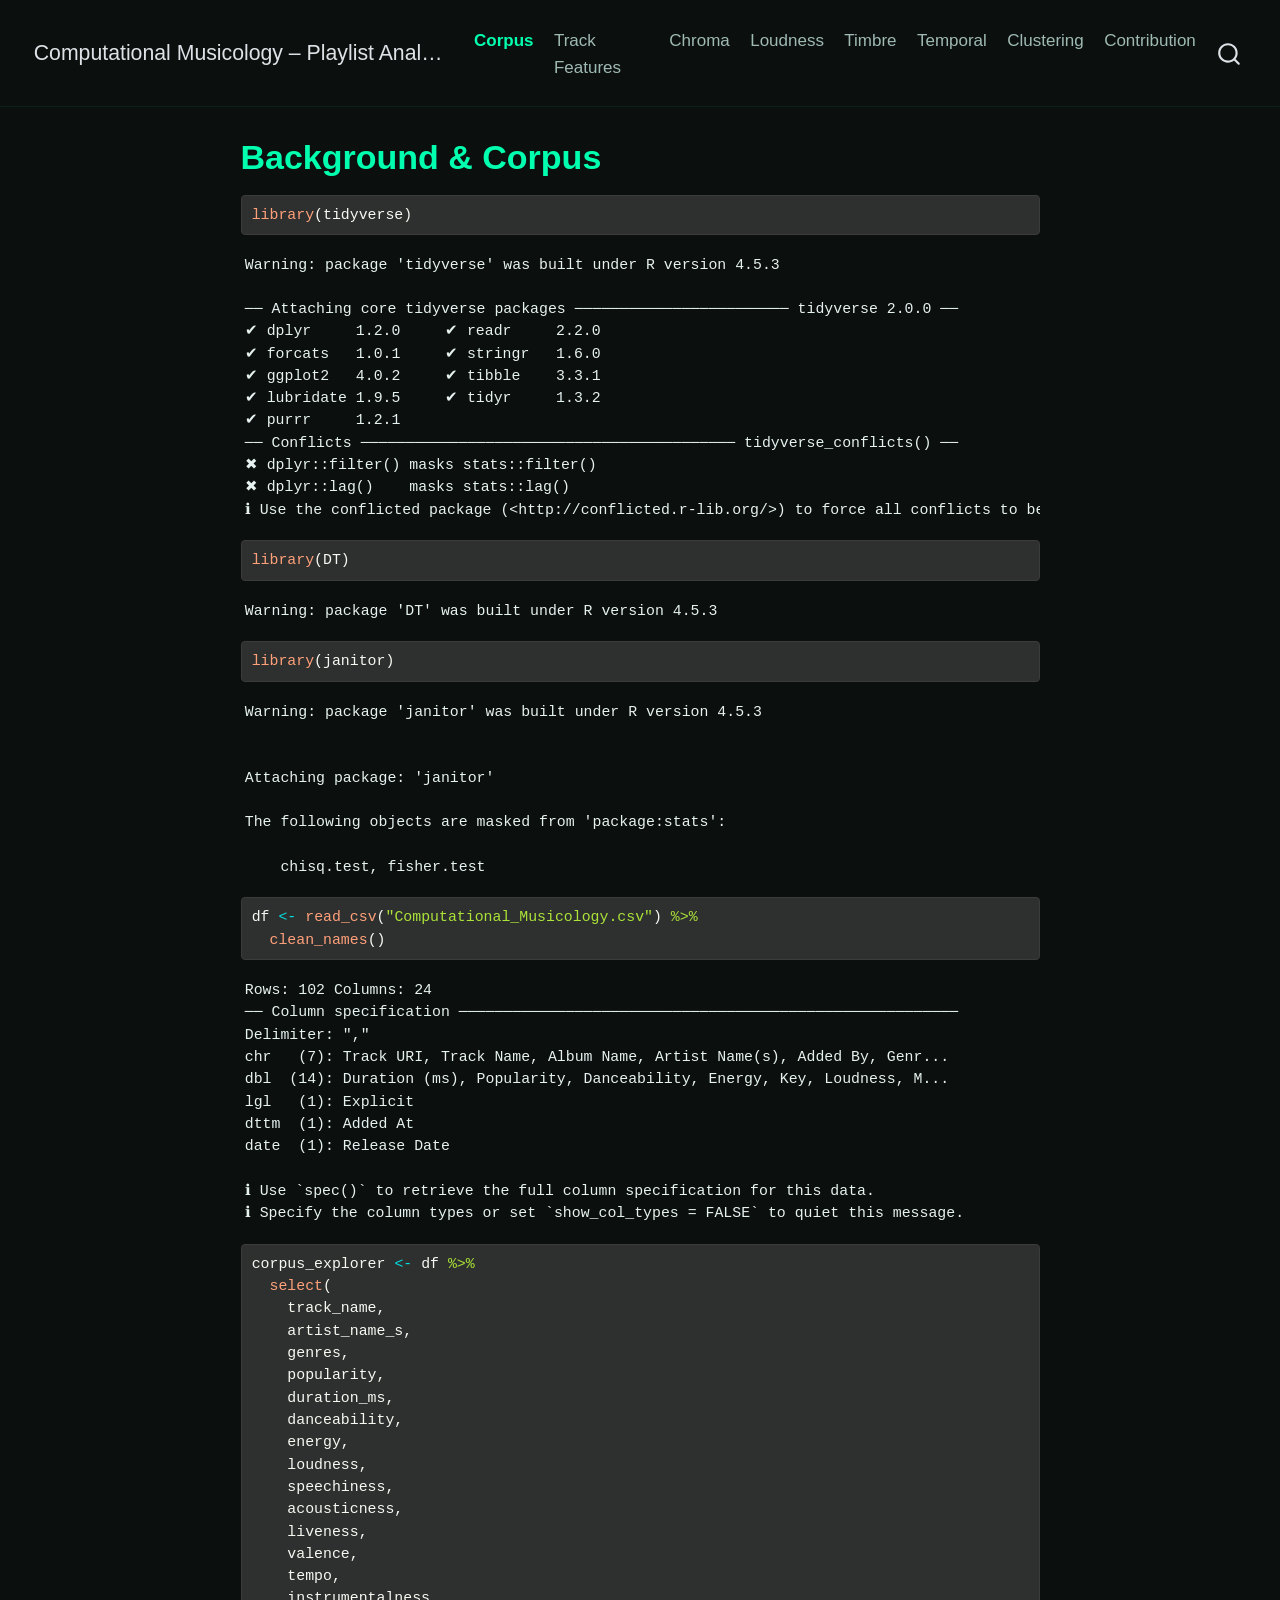
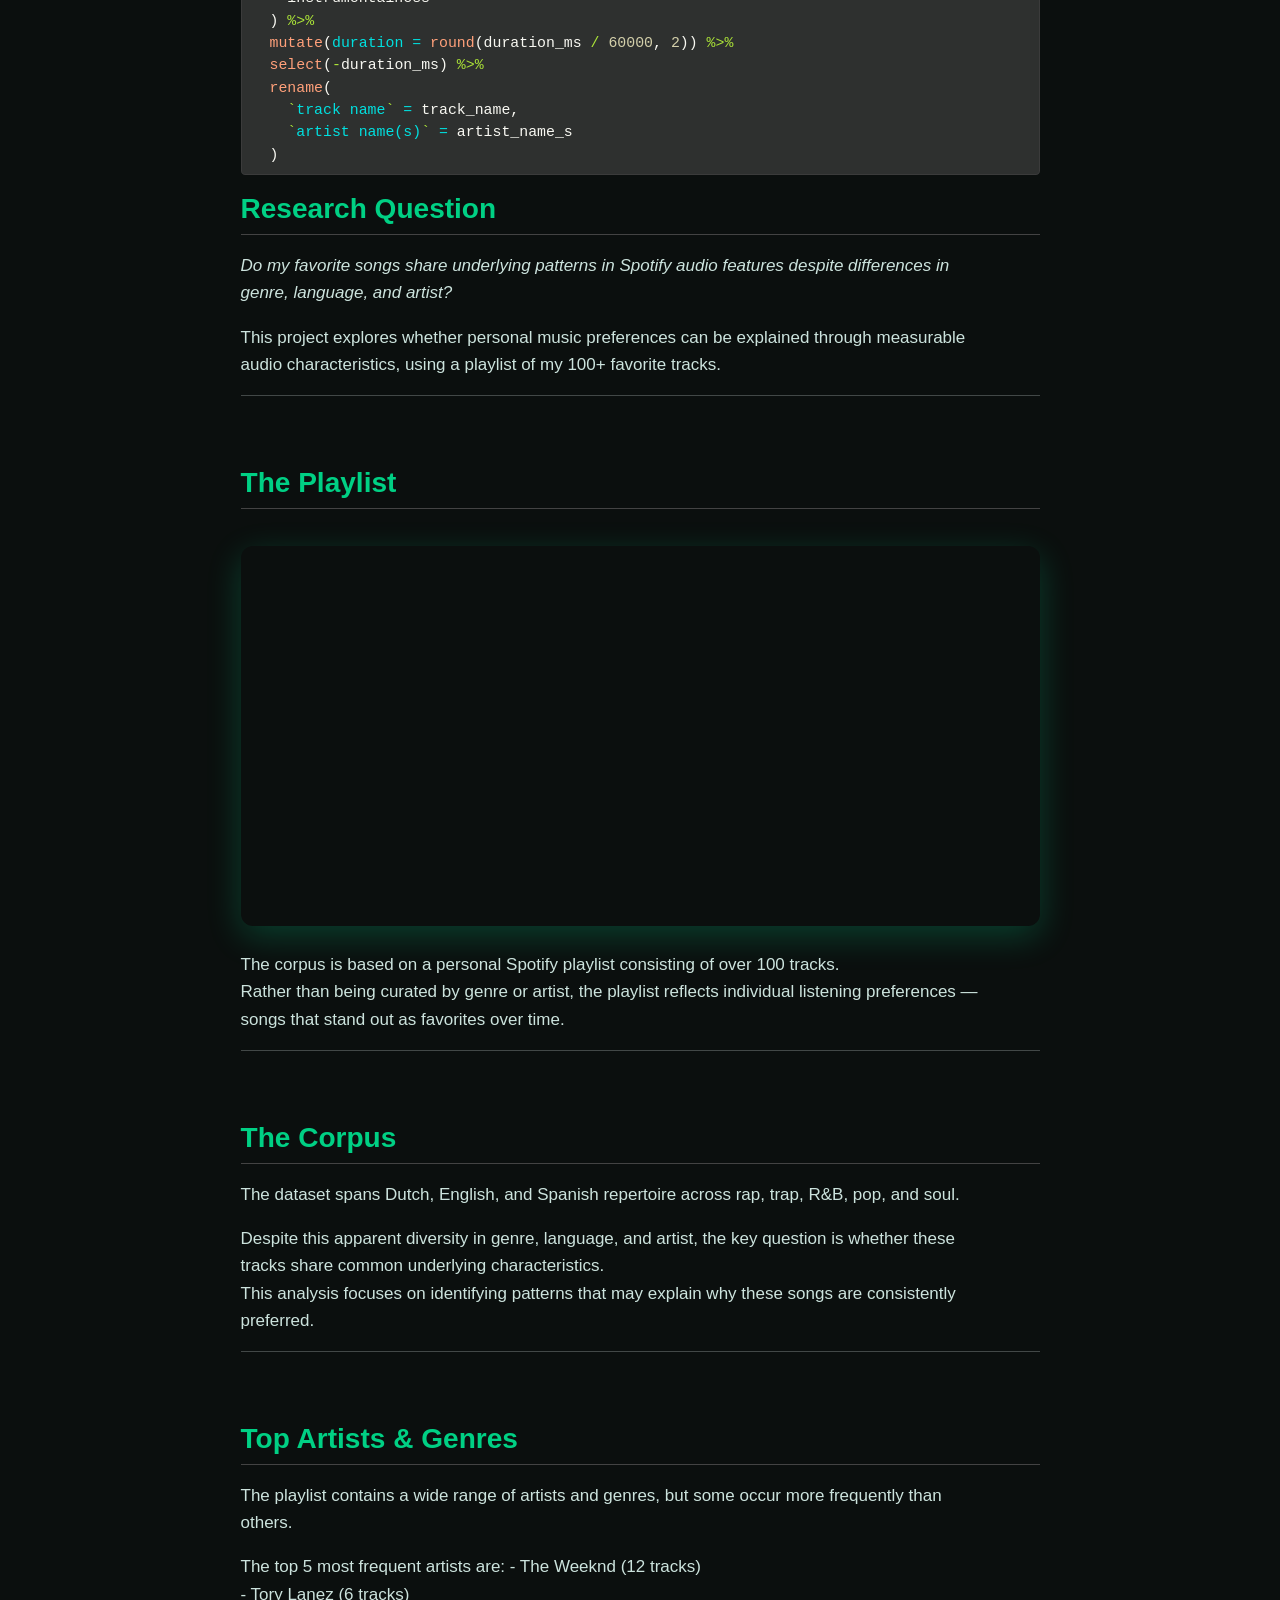
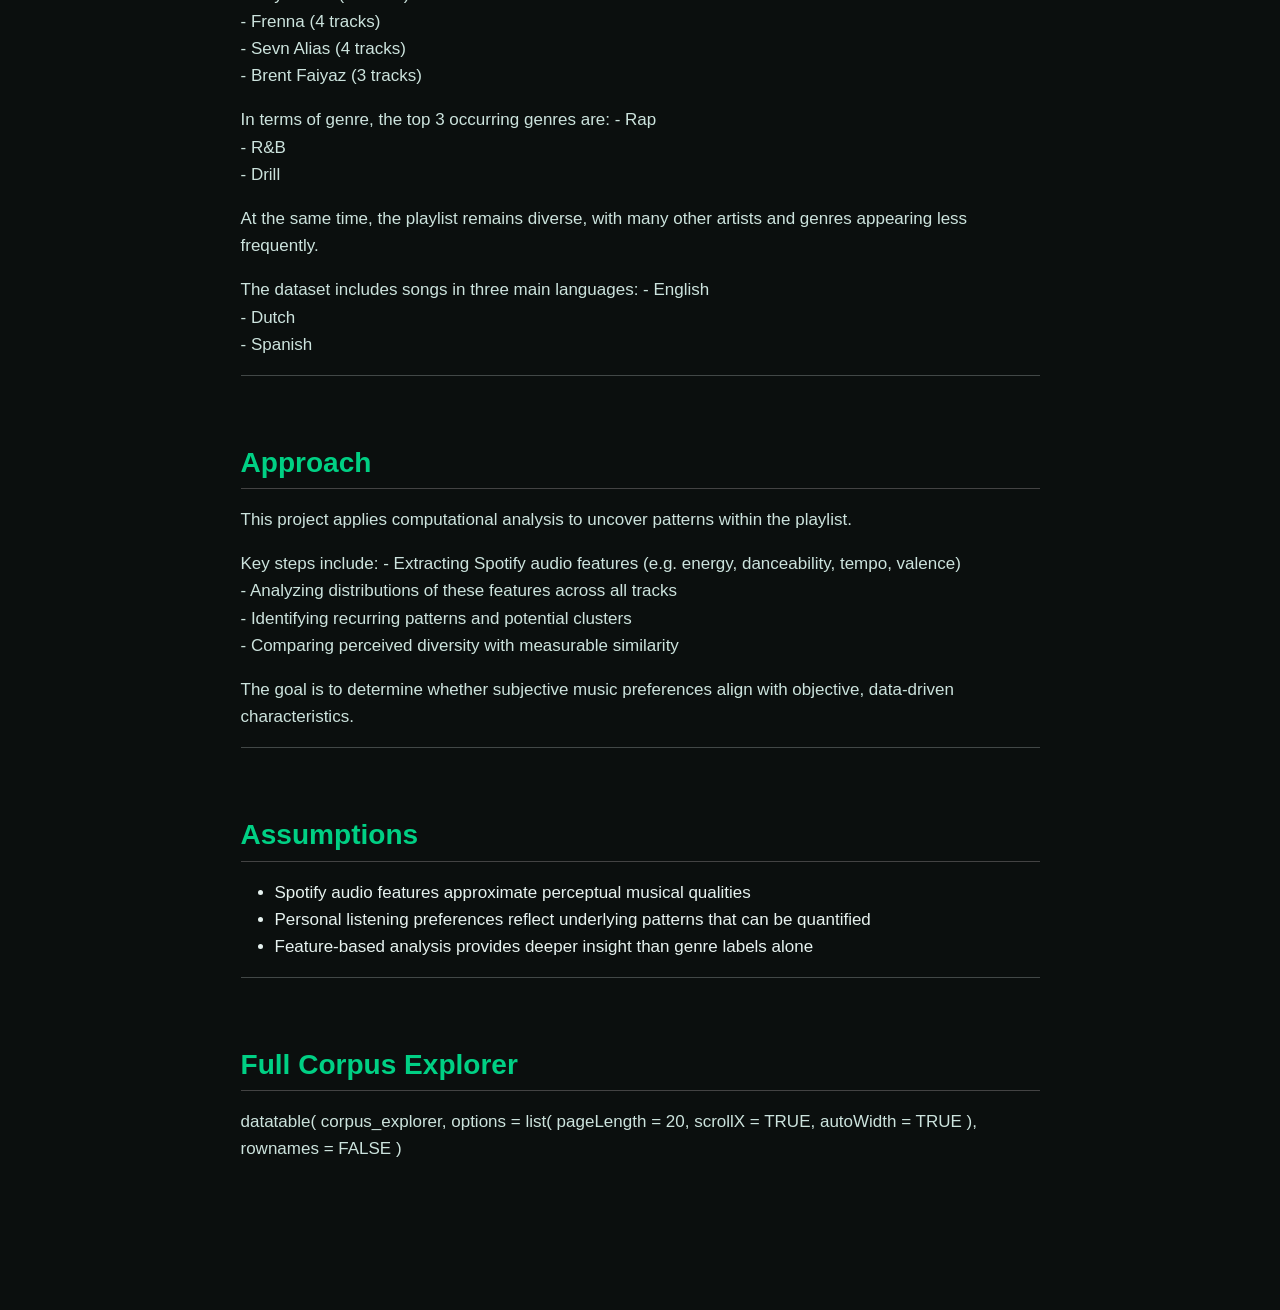
==== commit 3ffc2342: "Add files via upload" ====
--- a/docs/index.html
+++ b/docs/index.html
@@ -7,7 +7,7 @@
 <meta name="viewport" content="width=device-width, initial-scale=1.0, user-scalable=yes">
 
 
-<title>Corpus &amp; Background – Computational Musicology – Playlist Analysis</title>
+<title>Background &amp; Corpus – Computational Musicology – Playlist Analysis</title>
 <style>
 code{white-space: pre-wrap;}
 span.smallcaps{font-variant: small-caps;}
@@ -19,6 +19,41 @@
   width: 0.8em;
   margin: 0 0.8em 0.2em -1em; /* quarto-specific, see https://github.com/quarto-dev/quarto-cli/issues/4556 */ 
   vertical-align: middle;
+}
+/* CSS for syntax highlighting */
+html { -webkit-text-size-adjust: 100%; }
+pre > code.sourceCode { white-space: pre; position: relative; }
+pre > code.sourceCode > span { display: inline-block; line-height: 1.25; }
+pre > code.sourceCode > span:empty { height: 1.2em; }
+.sourceCode { overflow: visible; }
+code.sourceCode > span { color: inherit; text-decoration: inherit; }
+div.sourceCode { margin: 1em 0; }
+pre.sourceCode { margin: 0; }
+@media screen {
+div.sourceCode { overflow: auto; }
+}
+@media print {
+pre > code.sourceCode { white-space: pre-wrap; }
+pre > code.sourceCode > span { text-indent: -5em; padding-left: 5em; }
+}
+pre.numberSource code
+  { counter-reset: source-line 0; }
+pre.numberSource code > span
+  { position: relative; left: -4em; counter-increment: source-line; }
+pre.numberSource code > span > a:first-child::before
+  { content: counter(source-line);
+    position: relative; left: -1em; text-align: right; vertical-align: baseline;
+    border: none; display: inline-block;
+    -webkit-touch-callout: none; -webkit-user-select: none;
+    -khtml-user-select: none; -moz-user-select: none;
+    -ms-user-select: none; user-select: none;
+    padding: 0 4px; width: 4em;
+  }
+pre.numberSource { margin-left: 3em;  padding-left: 4px; }
+div.sourceCode
+  {   }
+@media screen {
+pre > code.sourceCode > span > a:first-child::before { text-decoration: underline; }
 }
 </style>
 
@@ -142,7 +177,7 @@
 
 <header id="title-block-header" class="quarto-title-block default">
 <div class="quarto-title">
-<h1 class="title">Corpus &amp; Background</h1>
+<h1 class="title">Background &amp; Corpus</h1>
 </div>
 
 
@@ -159,45 +194,144 @@
 </header>
 
 
-<section id="my-corpus" class="level1">
-<h1>🎧 My Corpus</h1>
-<section id="playlist" class="level2">
-<h2 class="anchored" data-anchor-id="playlist">Playlist</h2>
+<div class="cell">
+<div class="code-copy-outer-scaffold"><div class="sourceCode cell-code" id="cb1"><pre class="sourceCode r code-with-copy"><code class="sourceCode r"><span id="cb1-1"><a href="#cb1-1" aria-hidden="true" tabindex="-1"></a><span class="fu">library</span>(tidyverse)</span></code></pre></div><button title="Copy to Clipboard" class="code-copy-button"><i class="bi"></i></button></div>
+<div class="cell-output cell-output-stderr">
+<pre><code>Warning: package 'tidyverse' was built under R version 4.5.3</code></pre>
+</div>
+<div class="cell-output cell-output-stderr">
+<pre><code>── Attaching core tidyverse packages ──────────────────────── tidyverse 2.0.0 ──
+✔ dplyr     1.2.0     ✔ readr     2.2.0
+✔ forcats   1.0.1     ✔ stringr   1.6.0
+✔ ggplot2   4.0.2     ✔ tibble    3.3.1
+✔ lubridate 1.9.5     ✔ tidyr     1.3.2
+✔ purrr     1.2.1     
+── Conflicts ────────────────────────────────────────── tidyverse_conflicts() ──
+✖ dplyr::filter() masks stats::filter()
+✖ dplyr::lag()    masks stats::lag()
+ℹ Use the conflicted package (&lt;http://conflicted.r-lib.org/&gt;) to force all conflicts to become errors</code></pre>
+</div>
+<div class="code-copy-outer-scaffold"><div class="sourceCode cell-code" id="cb4"><pre class="sourceCode r code-with-copy"><code class="sourceCode r"><span id="cb4-1"><a href="#cb4-1" aria-hidden="true" tabindex="-1"></a><span class="fu">library</span>(DT)</span></code></pre></div><button title="Copy to Clipboard" class="code-copy-button"><i class="bi"></i></button></div>
+<div class="cell-output cell-output-stderr">
+<pre><code>Warning: package 'DT' was built under R version 4.5.3</code></pre>
+</div>
+<div class="code-copy-outer-scaffold"><div class="sourceCode cell-code" id="cb6"><pre class="sourceCode r code-with-copy"><code class="sourceCode r"><span id="cb6-1"><a href="#cb6-1" aria-hidden="true" tabindex="-1"></a><span class="fu">library</span>(janitor)</span></code></pre></div><button title="Copy to Clipboard" class="code-copy-button"><i class="bi"></i></button></div>
+<div class="cell-output cell-output-stderr">
+<pre><code>Warning: package 'janitor' was built under R version 4.5.3</code></pre>
+</div>
+<div class="cell-output cell-output-stderr">
+<pre><code>
+Attaching package: 'janitor'
+
+The following objects are masked from 'package:stats':
+
+    chisq.test, fisher.test</code></pre>
+</div>
+<div class="code-copy-outer-scaffold"><div class="sourceCode cell-code" id="cb9"><pre class="sourceCode r code-with-copy"><code class="sourceCode r"><span id="cb9-1"><a href="#cb9-1" aria-hidden="true" tabindex="-1"></a>df <span class="ot">&lt;-</span> <span class="fu">read_csv</span>(<span class="st">"Computational_Musicology.csv"</span>) <span class="sc">%&gt;%</span></span>
+<span id="cb9-2"><a href="#cb9-2" aria-hidden="true" tabindex="-1"></a>  <span class="fu">clean_names</span>()</span></code></pre></div><button title="Copy to Clipboard" class="code-copy-button"><i class="bi"></i></button></div>
+<div class="cell-output cell-output-stderr">
+<pre><code>Rows: 102 Columns: 24
+── Column specification ────────────────────────────────────────────────────────
+Delimiter: ","
+chr   (7): Track URI, Track Name, Album Name, Artist Name(s), Added By, Genr...
+dbl  (14): Duration (ms), Popularity, Danceability, Energy, Key, Loudness, M...
+lgl   (1): Explicit
+dttm  (1): Added At
+date  (1): Release Date
+
+ℹ Use `spec()` to retrieve the full column specification for this data.
+ℹ Specify the column types or set `show_col_types = FALSE` to quiet this message.</code></pre>
+</div>
+<div class="code-copy-outer-scaffold"><div class="sourceCode cell-code" id="cb11"><pre class="sourceCode r code-with-copy"><code class="sourceCode r"><span id="cb11-1"><a href="#cb11-1" aria-hidden="true" tabindex="-1"></a>corpus_explorer <span class="ot">&lt;-</span> df <span class="sc">%&gt;%</span></span>
+<span id="cb11-2"><a href="#cb11-2" aria-hidden="true" tabindex="-1"></a>  <span class="fu">select</span>(</span>
+<span id="cb11-3"><a href="#cb11-3" aria-hidden="true" tabindex="-1"></a>    track_name,</span>
+<span id="cb11-4"><a href="#cb11-4" aria-hidden="true" tabindex="-1"></a>    artist_name_s,</span>
+<span id="cb11-5"><a href="#cb11-5" aria-hidden="true" tabindex="-1"></a>    genres,</span>
+<span id="cb11-6"><a href="#cb11-6" aria-hidden="true" tabindex="-1"></a>    popularity,</span>
+<span id="cb11-7"><a href="#cb11-7" aria-hidden="true" tabindex="-1"></a>    duration_ms,</span>
+<span id="cb11-8"><a href="#cb11-8" aria-hidden="true" tabindex="-1"></a>    danceability,</span>
+<span id="cb11-9"><a href="#cb11-9" aria-hidden="true" tabindex="-1"></a>    energy,</span>
+<span id="cb11-10"><a href="#cb11-10" aria-hidden="true" tabindex="-1"></a>    loudness,</span>
+<span id="cb11-11"><a href="#cb11-11" aria-hidden="true" tabindex="-1"></a>    speechiness,</span>
+<span id="cb11-12"><a href="#cb11-12" aria-hidden="true" tabindex="-1"></a>    acousticness,</span>
+<span id="cb11-13"><a href="#cb11-13" aria-hidden="true" tabindex="-1"></a>    liveness,</span>
+<span id="cb11-14"><a href="#cb11-14" aria-hidden="true" tabindex="-1"></a>    valence,</span>
+<span id="cb11-15"><a href="#cb11-15" aria-hidden="true" tabindex="-1"></a>    tempo,</span>
+<span id="cb11-16"><a href="#cb11-16" aria-hidden="true" tabindex="-1"></a>    instrumentalness</span>
+<span id="cb11-17"><a href="#cb11-17" aria-hidden="true" tabindex="-1"></a>  ) <span class="sc">%&gt;%</span></span>
+<span id="cb11-18"><a href="#cb11-18" aria-hidden="true" tabindex="-1"></a>  <span class="fu">mutate</span>(<span class="at">duration =</span> <span class="fu">round</span>(duration_ms <span class="sc">/</span> <span class="dv">60000</span>, <span class="dv">2</span>)) <span class="sc">%&gt;%</span></span>
+<span id="cb11-19"><a href="#cb11-19" aria-hidden="true" tabindex="-1"></a>  <span class="fu">select</span>(<span class="sc">-</span>duration_ms) <span class="sc">%&gt;%</span></span>
+<span id="cb11-20"><a href="#cb11-20" aria-hidden="true" tabindex="-1"></a>  <span class="fu">rename</span>(</span>
+<span id="cb11-21"><a href="#cb11-21" aria-hidden="true" tabindex="-1"></a>    <span class="st">`</span><span class="at">track name</span><span class="st">`</span> <span class="ot">=</span> track_name,</span>
+<span id="cb11-22"><a href="#cb11-22" aria-hidden="true" tabindex="-1"></a>    <span class="st">`</span><span class="at">artist name(s)</span><span class="st">`</span> <span class="ot">=</span> artist_name_s</span>
+<span id="cb11-23"><a href="#cb11-23" aria-hidden="true" tabindex="-1"></a>  )</span></code></pre></div><button title="Copy to Clipboard" class="code-copy-button"><i class="bi"></i></button></div>
+</div>
+<section id="research-question" class="level2">
+<h2 class="anchored" data-anchor-id="research-question">Research Question</h2>
+<p><em>Do my favorite songs share underlying patterns in Spotify audio features despite differences in genre, language, and artist?</em></p>
+<p>This project explores whether personal music preferences can be explained through measurable audio characteristics, using a playlist of my 100+ favorite tracks.</p>
+<hr>
+</section>
+<section id="the-playlist" class="level2">
+<h2 class="anchored" data-anchor-id="the-playlist">The Playlist</h2>
+<div class="ss-block">
 <iframe style="border-radius:12px" src="https://open.spotify.com/embed/playlist/7EYqSyCa48m0MQiTRQZgB6" width="100%" height="380">
 </iframe>
-</section>
-<section id="description" class="level2">
-<h2 class="anchored" data-anchor-id="description">Description</h2>
-<p>This corpus consists of 100+ tracks drawn from my personal Spotify listening history, spanning Dutch, English, and Spanish repertoire across rap, trap, R&amp;B, pop, and soul.</p>
-<p>Rather than being curated by genre, the playlist reflects long-term listening behaviour. This makes it suitable for analysing whether perceived stylistic diversity corresponds to measurable structural consistency.</p>
+</div>
+<p>The corpus is based on a personal Spotify playlist consisting of over 100 tracks.<br>
+Rather than being curated by genre or artist, the playlist reflects individual listening preferences — songs that stand out as favorites over time.</p>
 <hr>
 </section>
-</section>
-<section id="background" class="level1">
-<h1>Background</h1>
-<section id="introduction" class="level2">
-<h2 class="anchored" data-anchor-id="introduction">Introduction</h2>
-<p>This project analyzes a personal Spotify playlist consisting of over 100 tracks across multiple languages and genres, including rap, trap, R&amp;B, and pop. Artists range from The Weeknd and Michael Jackson to Frenna, Coldplay, and 2Pac.</p>
-<p>Although the playlist appears stylistically diverse, this analysis investigates whether underlying musical features reveal a more consistent structure.</p>
+<section id="the-corpus" class="level2">
+<h2 class="anchored" data-anchor-id="the-corpus">The Corpus</h2>
+<p>The dataset spans Dutch, English, and Spanish repertoire across rap, trap, R&amp;B, pop, and soul.</p>
+<p>Despite this apparent diversity in genre, language, and artist, the key question is whether these tracks share common underlying characteristics.<br>
+This analysis focuses on identifying patterns that may explain why these songs are consistently preferred.</p>
 <hr>
 </section>
-<section id="research-question" class="level2">
-<h2 class="anchored" data-anchor-id="research-question">Research Question</h2>
-<p>To what extent does a stylistically diverse personal playlist exhibit underlying structural consistency in Spotify-derived audio features?</p>
+<section id="top-artists-genres" class="level2">
+<h2 class="anchored" data-anchor-id="top-artists-genres">Top Artists &amp; Genres</h2>
+<p>The playlist contains a wide range of artists and genres, but some occur more frequently than others.</p>
+<p>The top 5 most frequent artists are: - The Weeknd (12 tracks)<br>
+- Tory Lanez (6 tracks)<br>
+- Frenna (4 tracks)<br>
+- Sevn Alias (4 tracks)<br>
+- Brent Faiyaz (3 tracks)</p>
+<p>In terms of genre, the top 3 occurring genres are: - Rap<br>
+- R&amp;B<br>
+- Drill</p>
+<p>At the same time, the playlist remains diverse, with many other artists and genres appearing less frequently.</p>
+<p>The dataset includes songs in three main languages: - English<br>
+- Dutch<br>
+- Spanish</p>
+<hr>
+</section>
+<section id="approach" class="level2">
+<h2 class="anchored" data-anchor-id="approach">Approach</h2>
+<p>This project applies computational analysis to uncover patterns within the playlist.</p>
+<p>Key steps include: - Extracting Spotify audio features (e.g.&nbsp;energy, danceability, tempo, valence)<br>
+- Analyzing distributions of these features across all tracks<br>
+- Identifying recurring patterns and potential clusters<br>
+- Comparing perceived diversity with measurable similarity</p>
+<p>The goal is to determine whether subjective music preferences align with objective, data-driven characteristics.</p>
 <hr>
 </section>
 <section id="assumptions" class="level2">
 <h2 class="anchored" data-anchor-id="assumptions">Assumptions</h2>
 <ul>
-<li>Spotify audio features approximate perceptual musical qualities such as energy, mood, and rhythm<br>
+<li>Spotify audio features approximate perceptual musical qualities<br>
 </li>
-<li>Personal listening behaviour reflects consistent preferences that can be quantified<br>
+<li>Personal listening preferences reflect underlying patterns that can be quantified<br>
 </li>
-<li>Genre labels are less informative than feature-based representations</li>
+<li>Feature-based analysis provides deeper insight than genre labels alone</li>
 </ul>
-
-
+<hr>
 </section>
+<section id="full-corpus-explorer" class="level2">
+<h2 class="anchored" data-anchor-id="full-corpus-explorer">Full Corpus Explorer</h2>
+<p>datatable( corpus_explorer, options = list( pageLength = 20, scrollX = TRUE, autoWidth = TRUE ), rownames = FALSE )</p>
+
+
 </section>
 
 </main> <!-- /main -->
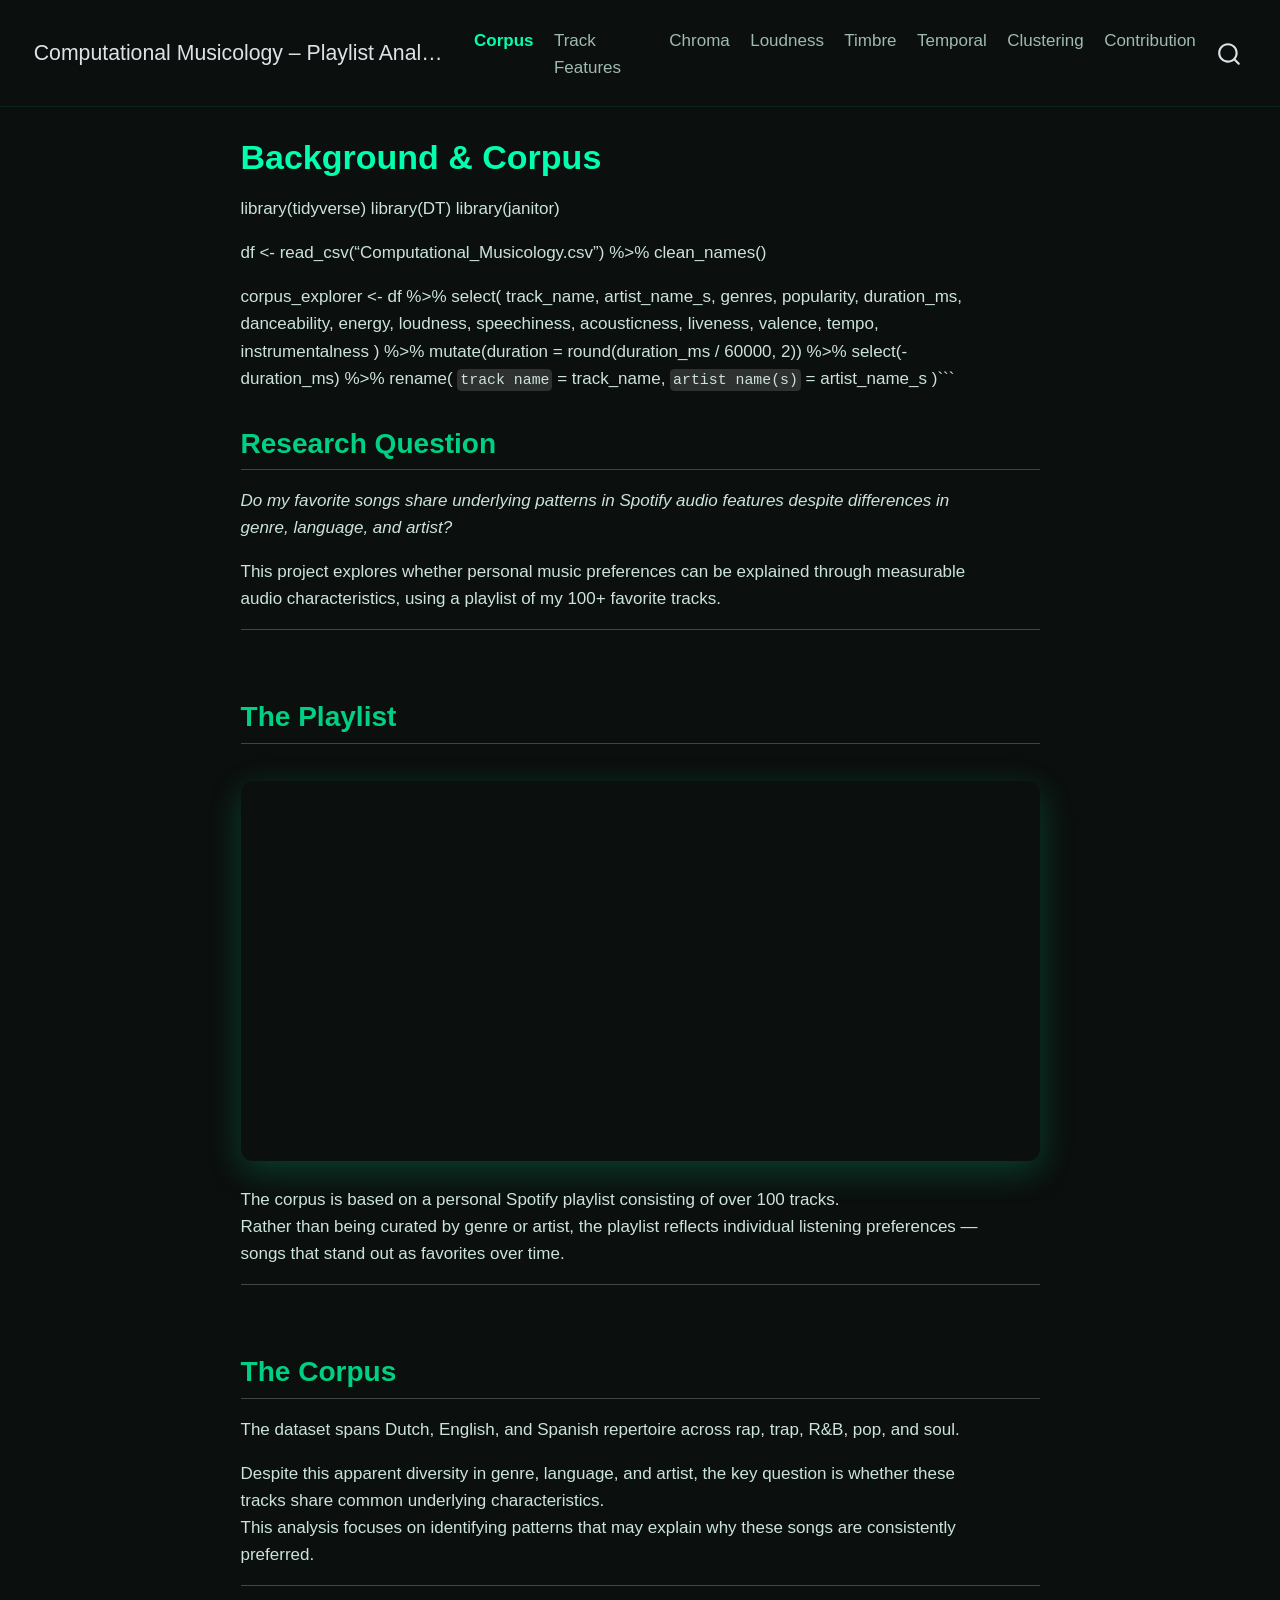
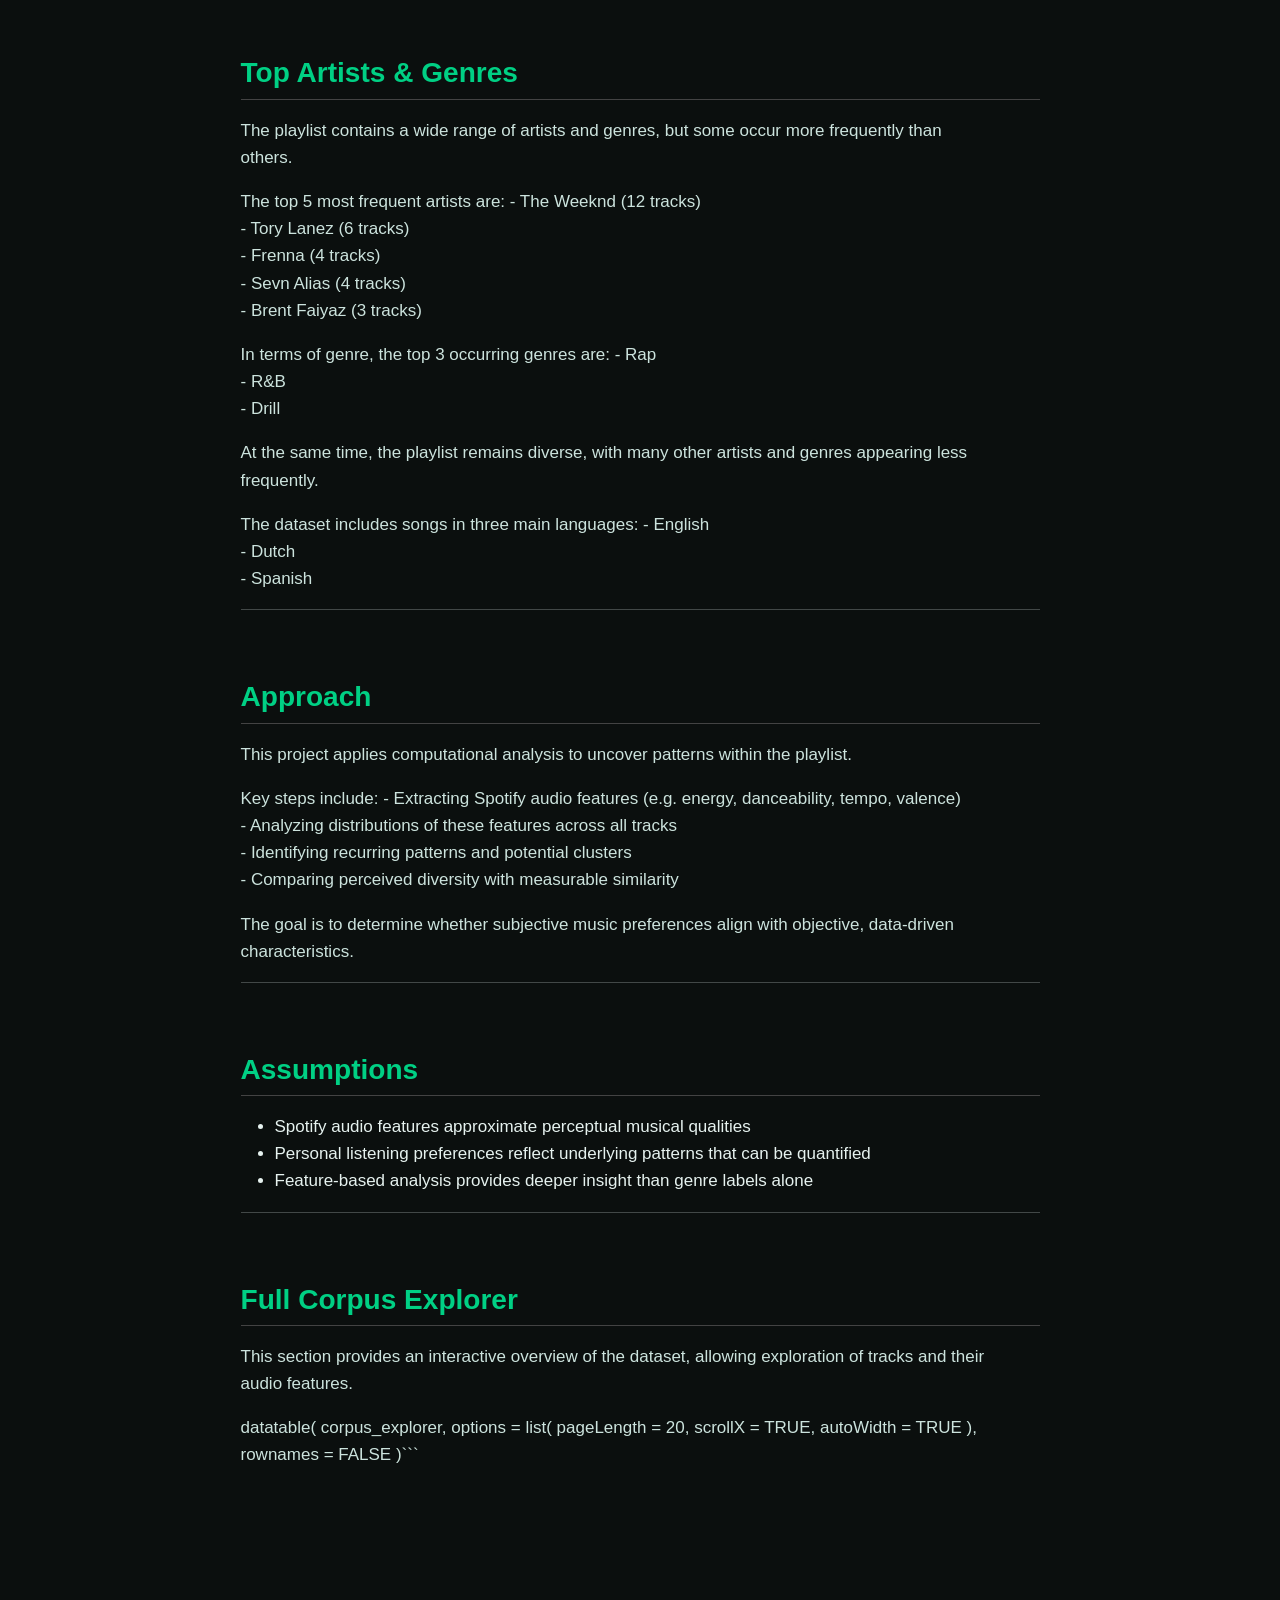
==== commit fcc5257e: "Add files via upload" ====
--- a/docs/index.html
+++ b/docs/index.html
@@ -19,41 +19,6 @@
   width: 0.8em;
   margin: 0 0.8em 0.2em -1em; /* quarto-specific, see https://github.com/quarto-dev/quarto-cli/issues/4556 */ 
   vertical-align: middle;
-}
-/* CSS for syntax highlighting */
-html { -webkit-text-size-adjust: 100%; }
-pre > code.sourceCode { white-space: pre; position: relative; }
-pre > code.sourceCode > span { display: inline-block; line-height: 1.25; }
-pre > code.sourceCode > span:empty { height: 1.2em; }
-.sourceCode { overflow: visible; }
-code.sourceCode > span { color: inherit; text-decoration: inherit; }
-div.sourceCode { margin: 1em 0; }
-pre.sourceCode { margin: 0; }
-@media screen {
-div.sourceCode { overflow: auto; }
-}
-@media print {
-pre > code.sourceCode { white-space: pre-wrap; }
-pre > code.sourceCode > span { text-indent: -5em; padding-left: 5em; }
-}
-pre.numberSource code
-  { counter-reset: source-line 0; }
-pre.numberSource code > span
-  { position: relative; left: -4em; counter-increment: source-line; }
-pre.numberSource code > span > a:first-child::before
-  { content: counter(source-line);
-    position: relative; left: -1em; text-align: right; vertical-align: baseline;
-    border: none; display: inline-block;
-    -webkit-touch-callout: none; -webkit-user-select: none;
-    -khtml-user-select: none; -moz-user-select: none;
-    -ms-user-select: none; user-select: none;
-    padding: 0 4px; width: 4em;
-  }
-pre.numberSource { margin-left: 3em;  padding-left: 4px; }
-div.sourceCode
-  {   }
-@media screen {
-pre > code.sourceCode > span > a:first-child::before { text-decoration: underline; }
 }
 </style>
 
@@ -194,78 +159,9 @@
 </header>
 
 
-<div class="cell">
-<div class="code-copy-outer-scaffold"><div class="sourceCode cell-code" id="cb1"><pre class="sourceCode r code-with-copy"><code class="sourceCode r"><span id="cb1-1"><a href="#cb1-1" aria-hidden="true" tabindex="-1"></a><span class="fu">library</span>(tidyverse)</span></code></pre></div><button title="Copy to Clipboard" class="code-copy-button"><i class="bi"></i></button></div>
-<div class="cell-output cell-output-stderr">
-<pre><code>Warning: package 'tidyverse' was built under R version 4.5.3</code></pre>
-</div>
-<div class="cell-output cell-output-stderr">
-<pre><code>── Attaching core tidyverse packages ──────────────────────── tidyverse 2.0.0 ──
-✔ dplyr     1.2.0     ✔ readr     2.2.0
-✔ forcats   1.0.1     ✔ stringr   1.6.0
-✔ ggplot2   4.0.2     ✔ tibble    3.3.1
-✔ lubridate 1.9.5     ✔ tidyr     1.3.2
-✔ purrr     1.2.1     
-── Conflicts ────────────────────────────────────────── tidyverse_conflicts() ──
-✖ dplyr::filter() masks stats::filter()
-✖ dplyr::lag()    masks stats::lag()
-ℹ Use the conflicted package (&lt;http://conflicted.r-lib.org/&gt;) to force all conflicts to become errors</code></pre>
-</div>
-<div class="code-copy-outer-scaffold"><div class="sourceCode cell-code" id="cb4"><pre class="sourceCode r code-with-copy"><code class="sourceCode r"><span id="cb4-1"><a href="#cb4-1" aria-hidden="true" tabindex="-1"></a><span class="fu">library</span>(DT)</span></code></pre></div><button title="Copy to Clipboard" class="code-copy-button"><i class="bi"></i></button></div>
-<div class="cell-output cell-output-stderr">
-<pre><code>Warning: package 'DT' was built under R version 4.5.3</code></pre>
-</div>
-<div class="code-copy-outer-scaffold"><div class="sourceCode cell-code" id="cb6"><pre class="sourceCode r code-with-copy"><code class="sourceCode r"><span id="cb6-1"><a href="#cb6-1" aria-hidden="true" tabindex="-1"></a><span class="fu">library</span>(janitor)</span></code></pre></div><button title="Copy to Clipboard" class="code-copy-button"><i class="bi"></i></button></div>
-<div class="cell-output cell-output-stderr">
-<pre><code>Warning: package 'janitor' was built under R version 4.5.3</code></pre>
-</div>
-<div class="cell-output cell-output-stderr">
-<pre><code>
-Attaching package: 'janitor'
-
-The following objects are masked from 'package:stats':
-
-    chisq.test, fisher.test</code></pre>
-</div>
-<div class="code-copy-outer-scaffold"><div class="sourceCode cell-code" id="cb9"><pre class="sourceCode r code-with-copy"><code class="sourceCode r"><span id="cb9-1"><a href="#cb9-1" aria-hidden="true" tabindex="-1"></a>df <span class="ot">&lt;-</span> <span class="fu">read_csv</span>(<span class="st">"Computational_Musicology.csv"</span>) <span class="sc">%&gt;%</span></span>
-<span id="cb9-2"><a href="#cb9-2" aria-hidden="true" tabindex="-1"></a>  <span class="fu">clean_names</span>()</span></code></pre></div><button title="Copy to Clipboard" class="code-copy-button"><i class="bi"></i></button></div>
-<div class="cell-output cell-output-stderr">
-<pre><code>Rows: 102 Columns: 24
-── Column specification ────────────────────────────────────────────────────────
-Delimiter: ","
-chr   (7): Track URI, Track Name, Album Name, Artist Name(s), Added By, Genr...
-dbl  (14): Duration (ms), Popularity, Danceability, Energy, Key, Loudness, M...
-lgl   (1): Explicit
-dttm  (1): Added At
-date  (1): Release Date
-
-ℹ Use `spec()` to retrieve the full column specification for this data.
-ℹ Specify the column types or set `show_col_types = FALSE` to quiet this message.</code></pre>
-</div>
-<div class="code-copy-outer-scaffold"><div class="sourceCode cell-code" id="cb11"><pre class="sourceCode r code-with-copy"><code class="sourceCode r"><span id="cb11-1"><a href="#cb11-1" aria-hidden="true" tabindex="-1"></a>corpus_explorer <span class="ot">&lt;-</span> df <span class="sc">%&gt;%</span></span>
-<span id="cb11-2"><a href="#cb11-2" aria-hidden="true" tabindex="-1"></a>  <span class="fu">select</span>(</span>
-<span id="cb11-3"><a href="#cb11-3" aria-hidden="true" tabindex="-1"></a>    track_name,</span>
-<span id="cb11-4"><a href="#cb11-4" aria-hidden="true" tabindex="-1"></a>    artist_name_s,</span>
-<span id="cb11-5"><a href="#cb11-5" aria-hidden="true" tabindex="-1"></a>    genres,</span>
-<span id="cb11-6"><a href="#cb11-6" aria-hidden="true" tabindex="-1"></a>    popularity,</span>
-<span id="cb11-7"><a href="#cb11-7" aria-hidden="true" tabindex="-1"></a>    duration_ms,</span>
-<span id="cb11-8"><a href="#cb11-8" aria-hidden="true" tabindex="-1"></a>    danceability,</span>
-<span id="cb11-9"><a href="#cb11-9" aria-hidden="true" tabindex="-1"></a>    energy,</span>
-<span id="cb11-10"><a href="#cb11-10" aria-hidden="true" tabindex="-1"></a>    loudness,</span>
-<span id="cb11-11"><a href="#cb11-11" aria-hidden="true" tabindex="-1"></a>    speechiness,</span>
-<span id="cb11-12"><a href="#cb11-12" aria-hidden="true" tabindex="-1"></a>    acousticness,</span>
-<span id="cb11-13"><a href="#cb11-13" aria-hidden="true" tabindex="-1"></a>    liveness,</span>
-<span id="cb11-14"><a href="#cb11-14" aria-hidden="true" tabindex="-1"></a>    valence,</span>
-<span id="cb11-15"><a href="#cb11-15" aria-hidden="true" tabindex="-1"></a>    tempo,</span>
-<span id="cb11-16"><a href="#cb11-16" aria-hidden="true" tabindex="-1"></a>    instrumentalness</span>
-<span id="cb11-17"><a href="#cb11-17" aria-hidden="true" tabindex="-1"></a>  ) <span class="sc">%&gt;%</span></span>
-<span id="cb11-18"><a href="#cb11-18" aria-hidden="true" tabindex="-1"></a>  <span class="fu">mutate</span>(<span class="at">duration =</span> <span class="fu">round</span>(duration_ms <span class="sc">/</span> <span class="dv">60000</span>, <span class="dv">2</span>)) <span class="sc">%&gt;%</span></span>
-<span id="cb11-19"><a href="#cb11-19" aria-hidden="true" tabindex="-1"></a>  <span class="fu">select</span>(<span class="sc">-</span>duration_ms) <span class="sc">%&gt;%</span></span>
-<span id="cb11-20"><a href="#cb11-20" aria-hidden="true" tabindex="-1"></a>  <span class="fu">rename</span>(</span>
-<span id="cb11-21"><a href="#cb11-21" aria-hidden="true" tabindex="-1"></a>    <span class="st">`</span><span class="at">track name</span><span class="st">`</span> <span class="ot">=</span> track_name,</span>
-<span id="cb11-22"><a href="#cb11-22" aria-hidden="true" tabindex="-1"></a>    <span class="st">`</span><span class="at">artist name(s)</span><span class="st">`</span> <span class="ot">=</span> artist_name_s</span>
-<span id="cb11-23"><a href="#cb11-23" aria-hidden="true" tabindex="-1"></a>  )</span></code></pre></div><button title="Copy to Clipboard" class="code-copy-button"><i class="bi"></i></button></div>
-</div>
+<p>library(tidyverse) library(DT) library(janitor)</p>
+<p>df &lt;- read_csv(“Computational_Musicology.csv”) %&gt;% clean_names()</p>
+<p>corpus_explorer &lt;- df %&gt;% select( track_name, artist_name_s, genres, popularity, duration_ms, danceability, energy, loudness, speechiness, acousticness, liveness, valence, tempo, instrumentalness ) %&gt;% mutate(duration = round(duration_ms / 60000, 2)) %&gt;% select(-duration_ms) %&gt;% rename( <code>track name</code> = track_name, <code>artist name(s)</code> = artist_name_s )```</p>
 <section id="research-question" class="level2">
 <h2 class="anchored" data-anchor-id="research-question">Research Question</h2>
 <p><em>Do my favorite songs share underlying patterns in Spotify audio features despite differences in genre, language, and artist?</em></p>
@@ -329,7 +225,8 @@
 </section>
 <section id="full-corpus-explorer" class="level2">
 <h2 class="anchored" data-anchor-id="full-corpus-explorer">Full Corpus Explorer</h2>
-<p>datatable( corpus_explorer, options = list( pageLength = 20, scrollX = TRUE, autoWidth = TRUE ), rownames = FALSE )</p>
+<p>This section provides an interactive overview of the dataset, allowing exploration of tracks and their audio features.</p>
+<p>datatable( corpus_explorer, options = list( pageLength = 20, scrollX = TRUE, autoWidth = TRUE ), rownames = FALSE )```</p>
 
 
 </section>
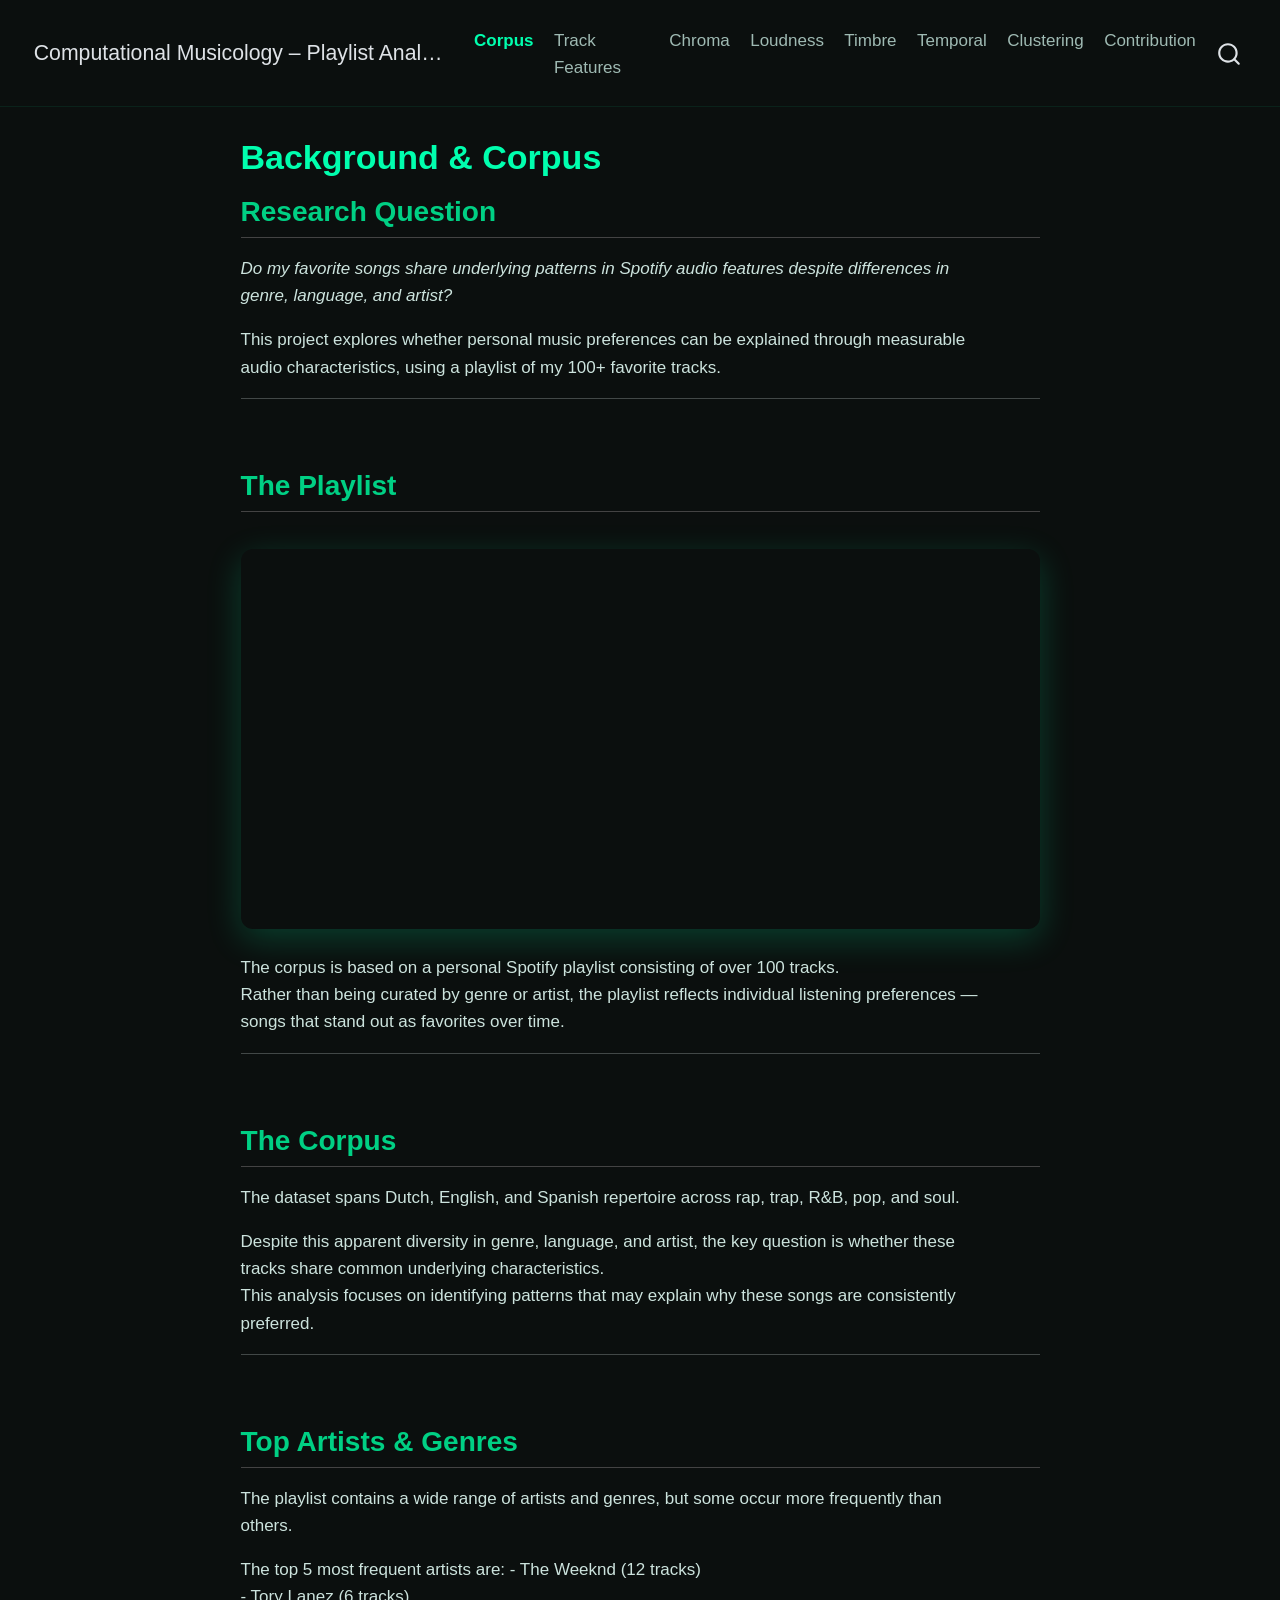
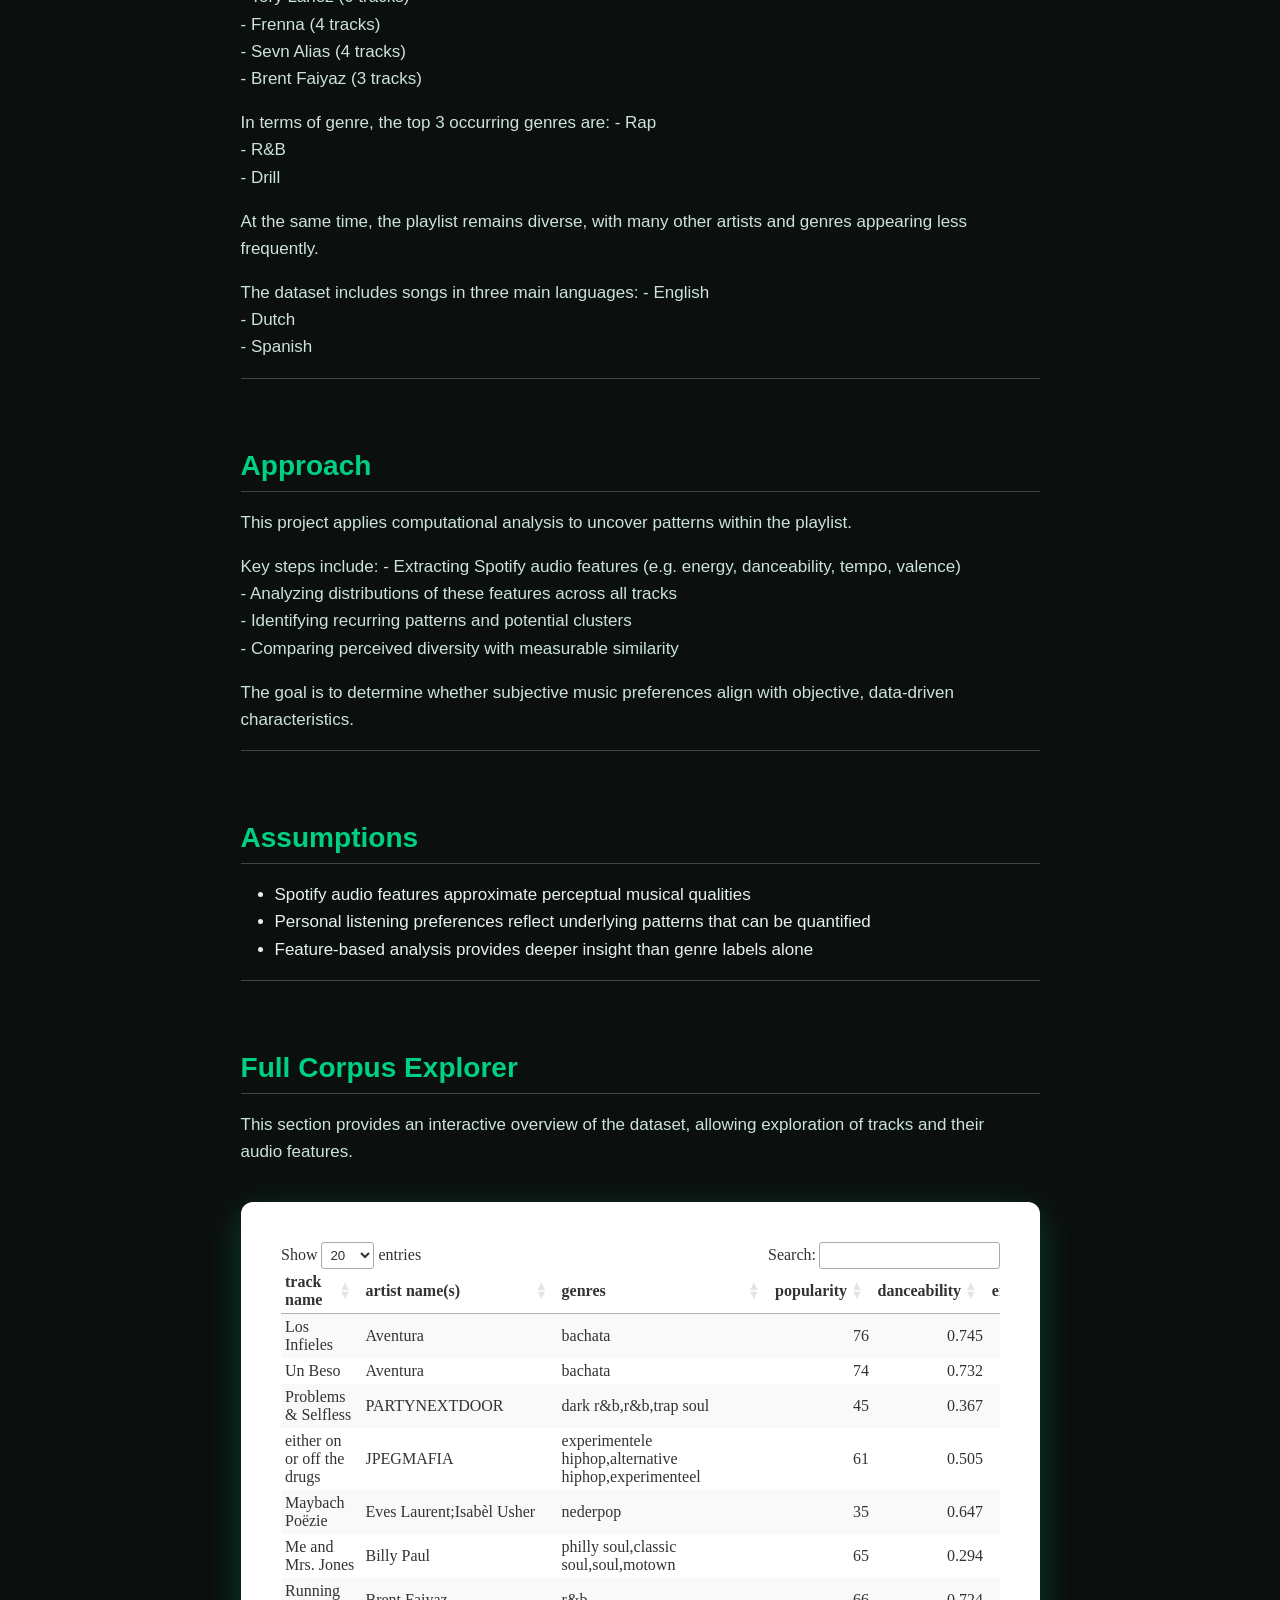
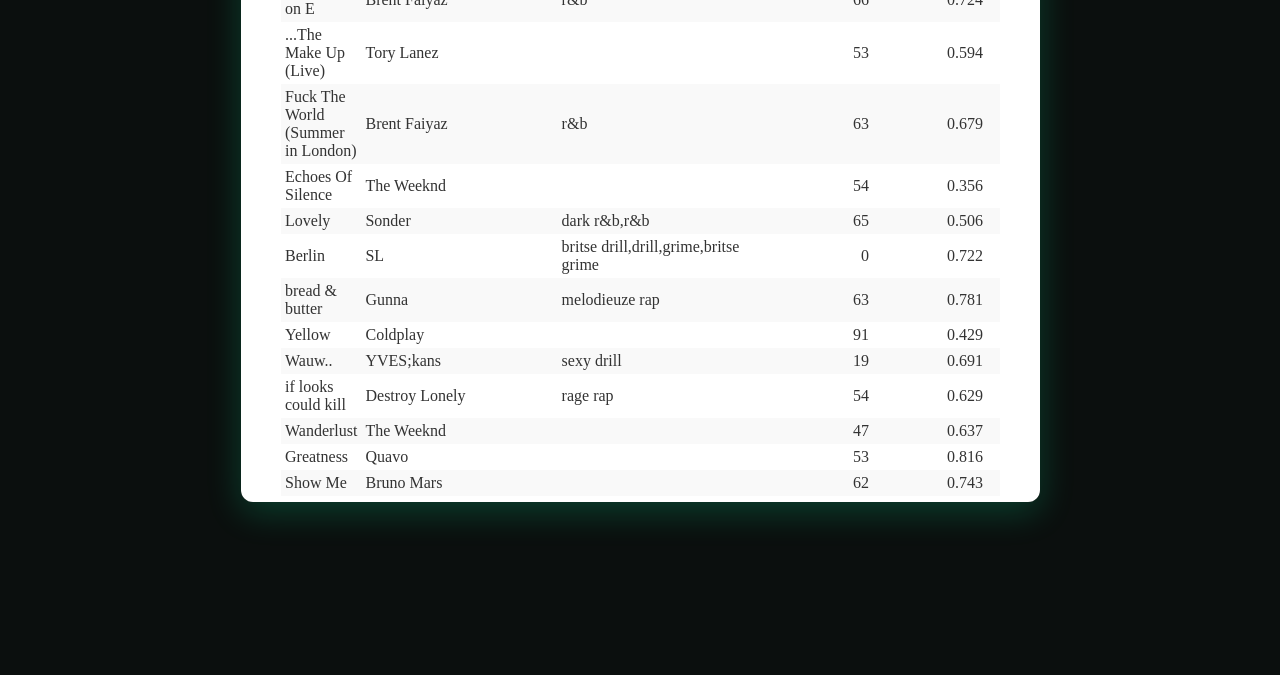
==== commit 530dc611: "Add files via upload" ====
--- a/docs/index.html
+++ b/docs/index.html
@@ -159,9 +159,6 @@
 </header>
 
 
-<p>library(tidyverse) library(DT) library(janitor)</p>
-<p>df &lt;- read_csv(“Computational_Musicology.csv”) %&gt;% clean_names()</p>
-<p>corpus_explorer &lt;- df %&gt;% select( track_name, artist_name_s, genres, popularity, duration_ms, danceability, energy, loudness, speechiness, acousticness, liveness, valence, tempo, instrumentalness ) %&gt;% mutate(duration = round(duration_ms / 60000, 2)) %&gt;% select(-duration_ms) %&gt;% rename( <code>track name</code> = track_name, <code>artist name(s)</code> = artist_name_s )```</p>
 <section id="research-question" class="level2">
 <h2 class="anchored" data-anchor-id="research-question">Research Question</h2>
 <p><em>Do my favorite songs share underlying patterns in Spotify audio features despite differences in genre, language, and artist?</em></p>
@@ -226,7 +223,8 @@
 <section id="full-corpus-explorer" class="level2">
 <h2 class="anchored" data-anchor-id="full-corpus-explorer">Full Corpus Explorer</h2>
 <p>This section provides an interactive overview of the dataset, allowing exploration of tracks and their audio features.</p>
-<p>datatable( corpus_explorer, options = list( pageLength = 20, scrollX = TRUE, autoWidth = TRUE ), rownames = FALSE )```</p>
+<iframe src="corpus-explorer.html" width="100%" height="900" style="border:none; border-radius:12px; overflow:hidden;">
+</iframe>
 
 
 </section>
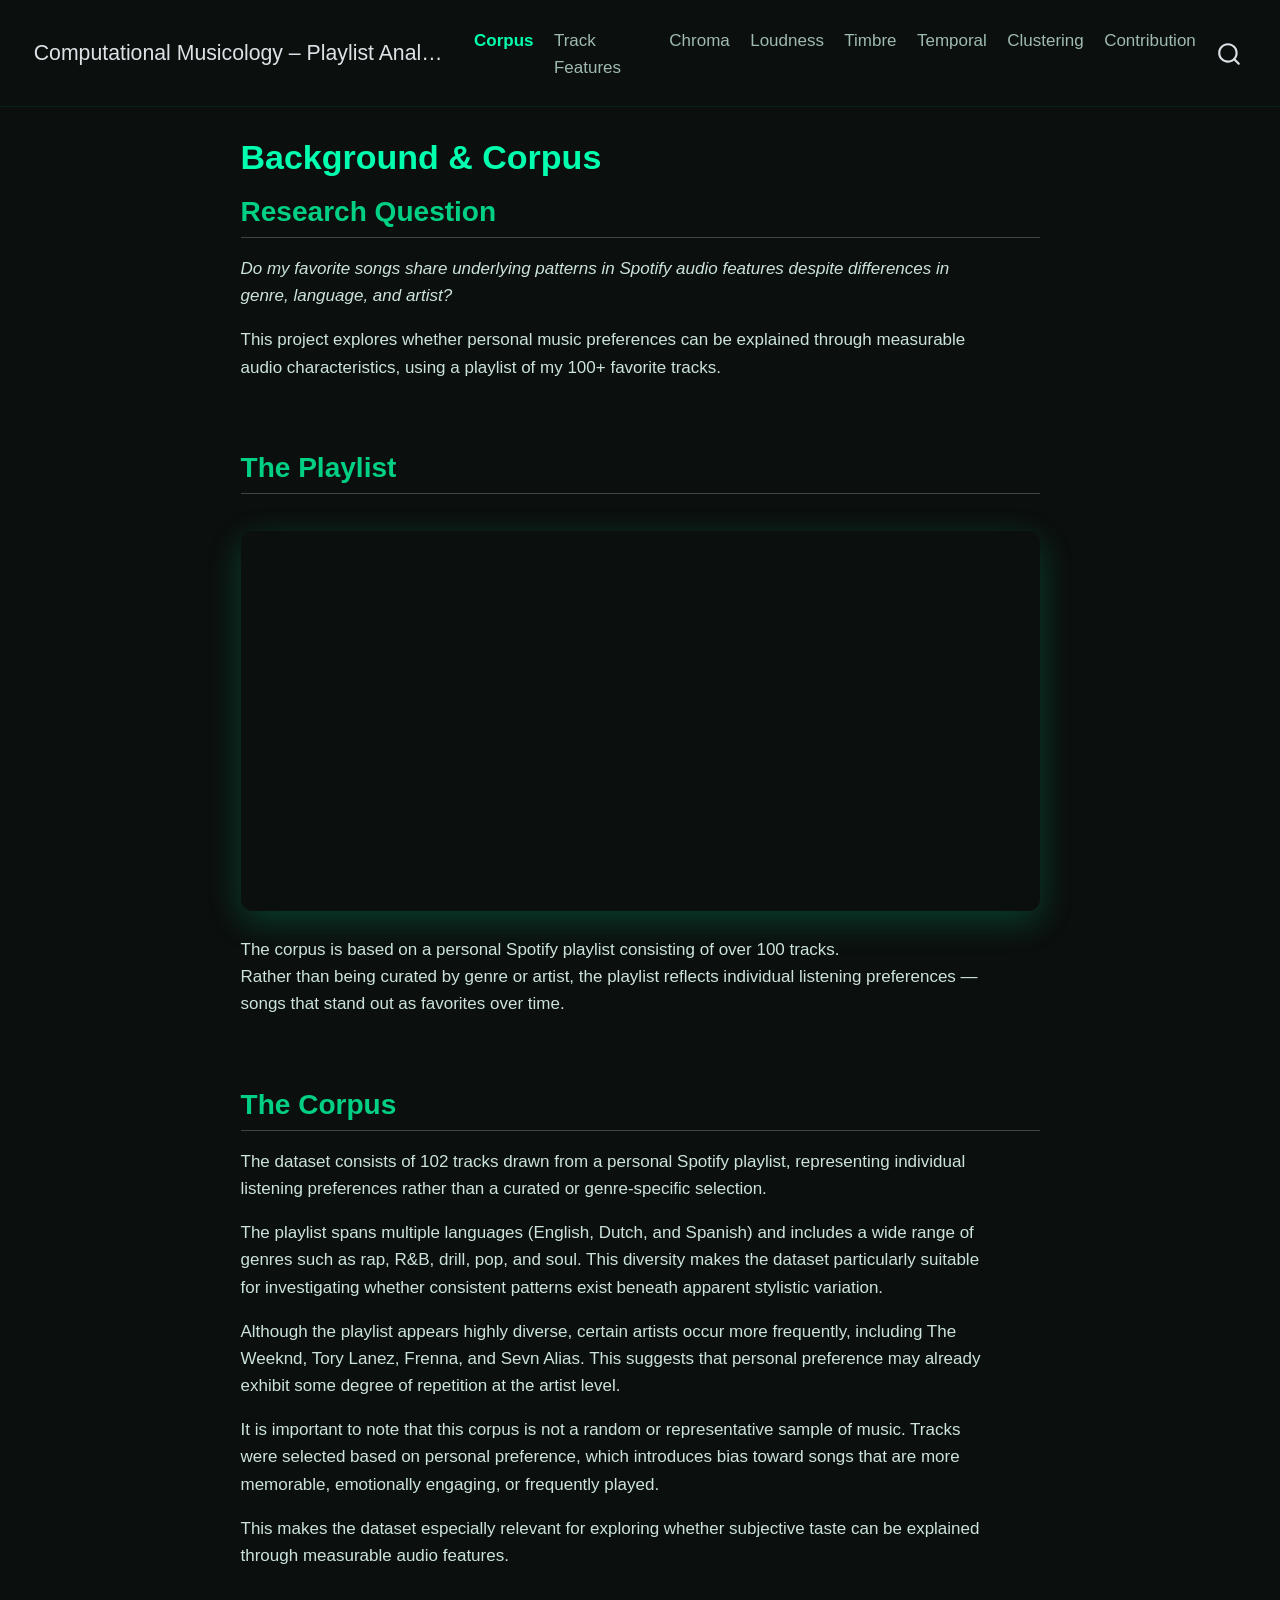
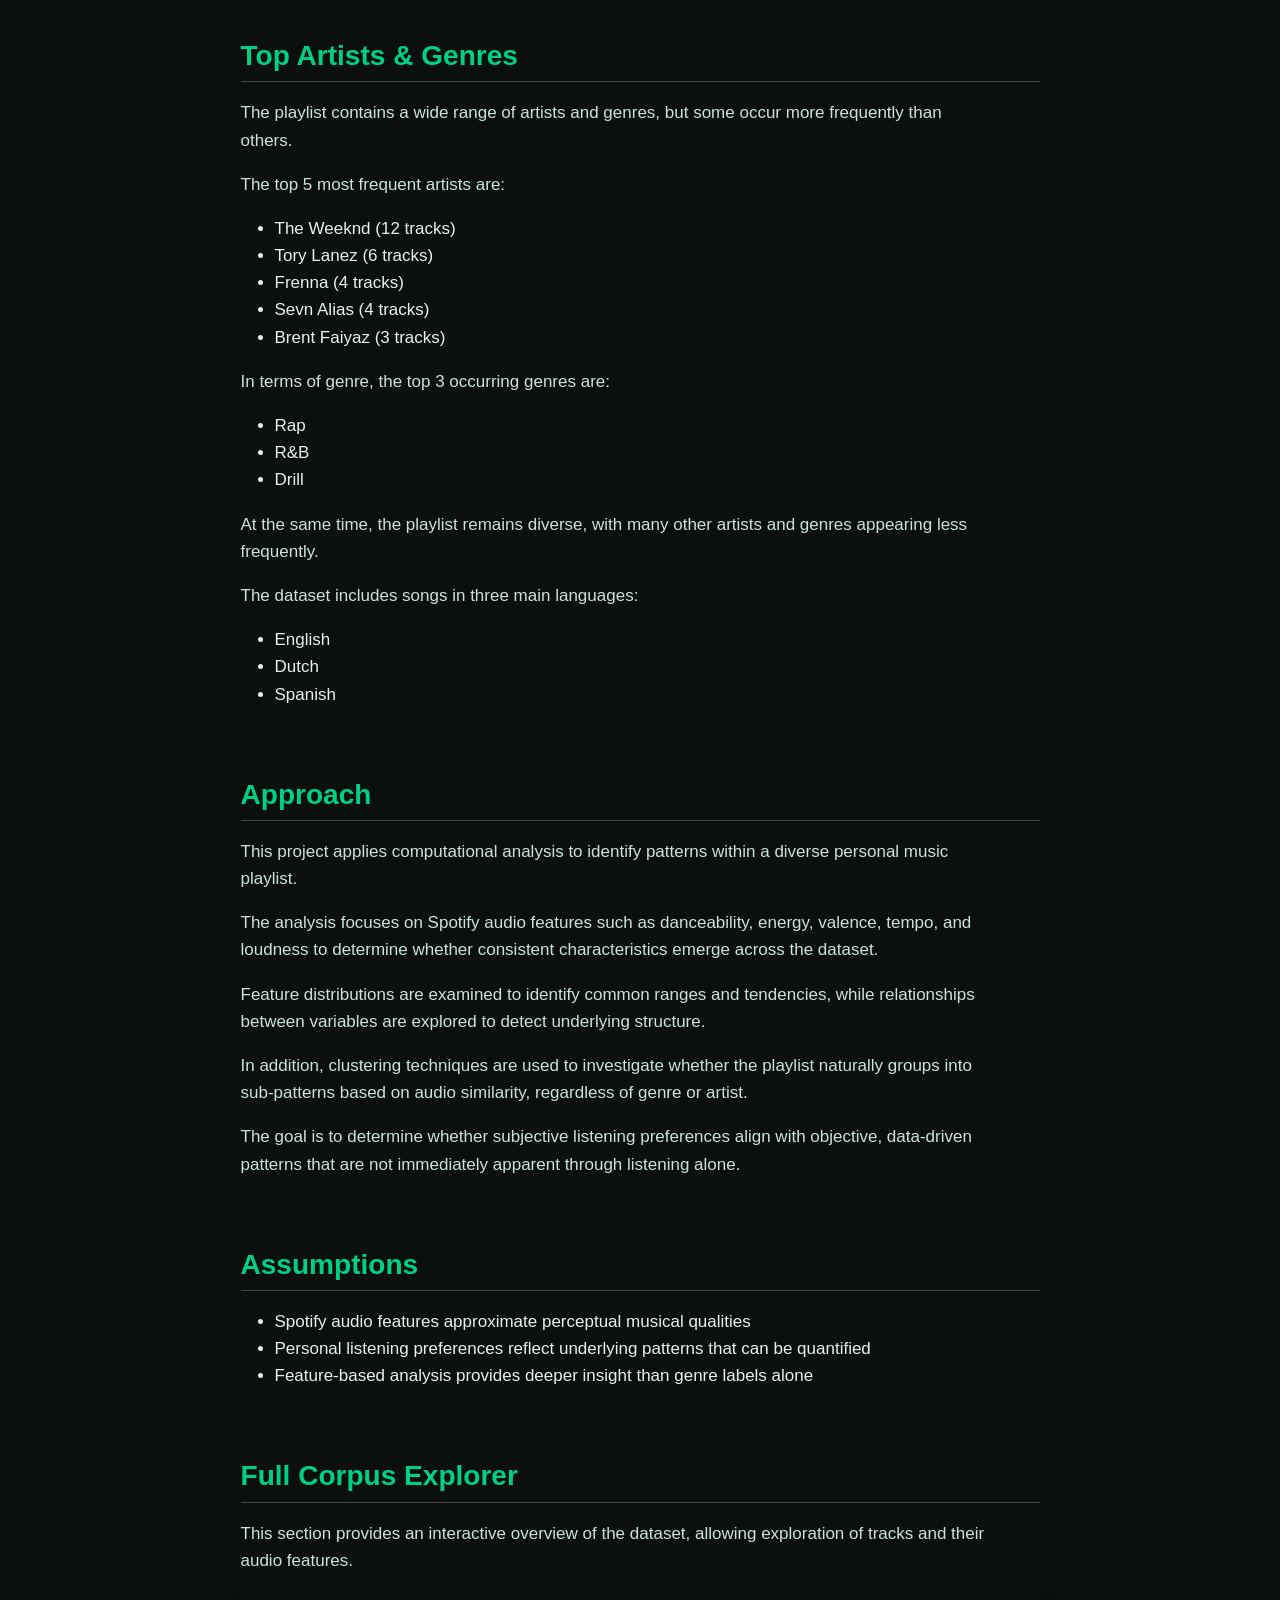
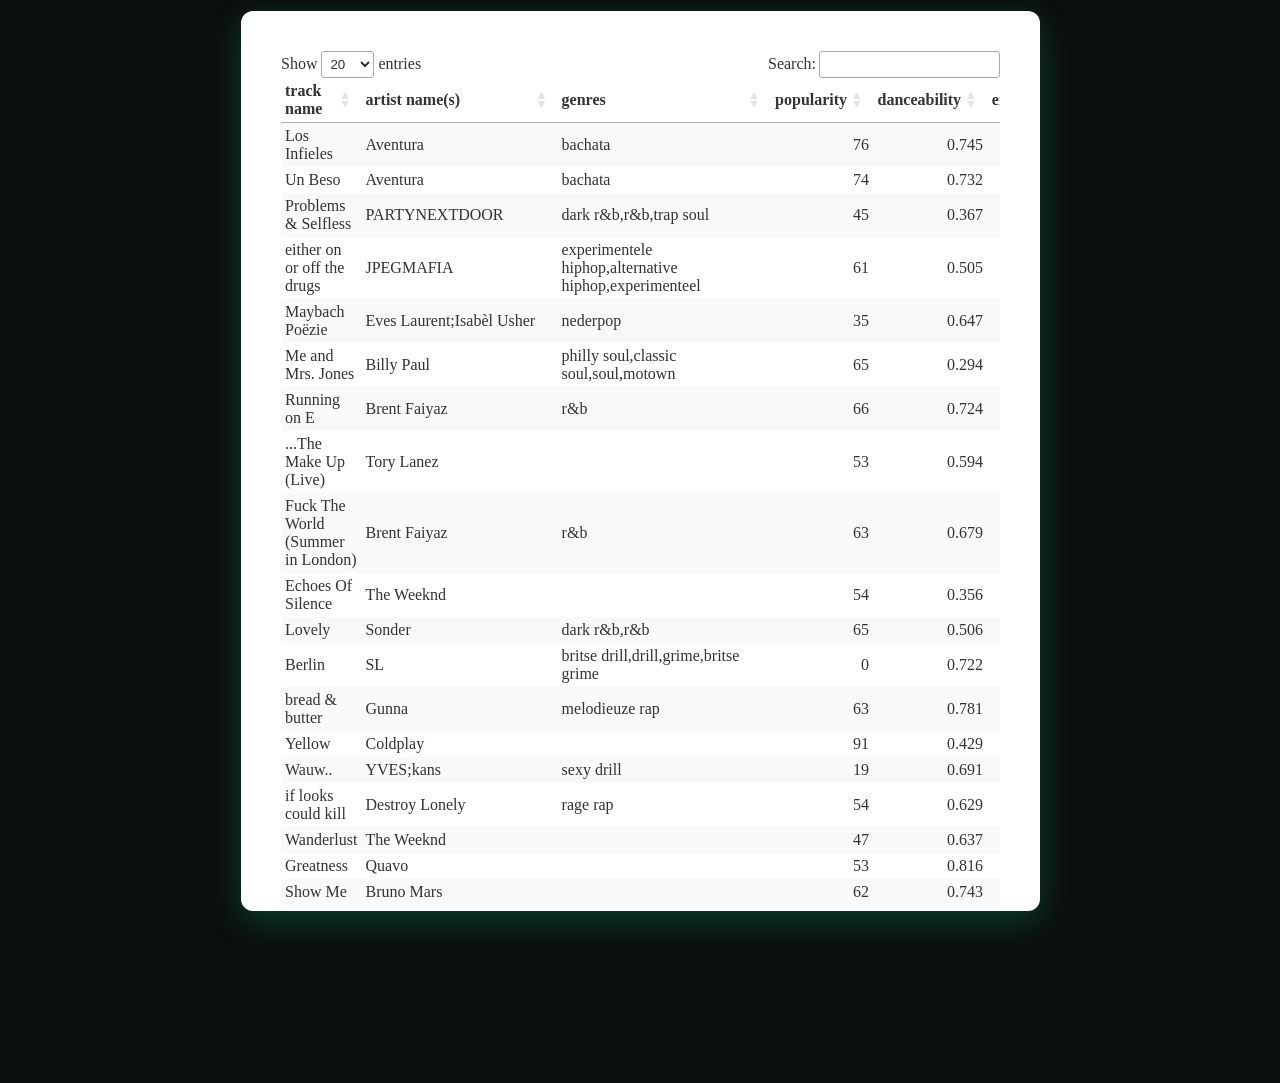
==== commit 3bda3a66: "Add files via upload" ====
--- a/docs/index.html
+++ b/docs/index.html
@@ -163,7 +163,6 @@
 <h2 class="anchored" data-anchor-id="research-question">Research Question</h2>
 <p><em>Do my favorite songs share underlying patterns in Spotify audio features despite differences in genre, language, and artist?</em></p>
 <p>This project explores whether personal music preferences can be explained through measurable audio characteristics, using a playlist of my 100+ favorite tracks.</p>
-<hr>
 </section>
 <section id="the-playlist" class="level2">
 <h2 class="anchored" data-anchor-id="the-playlist">The Playlist</h2>
@@ -173,41 +172,55 @@
 </div>
 <p>The corpus is based on a personal Spotify playlist consisting of over 100 tracks.<br>
 Rather than being curated by genre or artist, the playlist reflects individual listening preferences — songs that stand out as favorites over time.</p>
-<hr>
 </section>
 <section id="the-corpus" class="level2">
 <h2 class="anchored" data-anchor-id="the-corpus">The Corpus</h2>
-<p>The dataset spans Dutch, English, and Spanish repertoire across rap, trap, R&amp;B, pop, and soul.</p>
-<p>Despite this apparent diversity in genre, language, and artist, the key question is whether these tracks share common underlying characteristics.<br>
-This analysis focuses on identifying patterns that may explain why these songs are consistently preferred.</p>
-<hr>
+<p>The dataset consists of 102 tracks drawn from a personal Spotify playlist, representing individual listening preferences rather than a curated or genre-specific selection.</p>
+<p>The playlist spans multiple languages (English, Dutch, and Spanish) and includes a wide range of genres such as rap, R&amp;B, drill, pop, and soul. This diversity makes the dataset particularly suitable for investigating whether consistent patterns exist beneath apparent stylistic variation.</p>
+<p>Although the playlist appears highly diverse, certain artists occur more frequently, including The Weeknd, Tory Lanez, Frenna, and Sevn Alias. This suggests that personal preference may already exhibit some degree of repetition at the artist level.</p>
+<p>It is important to note that this corpus is not a random or representative sample of music. Tracks were selected based on personal preference, which introduces bias toward songs that are more memorable, emotionally engaging, or frequently played.</p>
+<p>This makes the dataset especially relevant for exploring whether subjective taste can be explained through measurable audio features.</p>
 </section>
 <section id="top-artists-genres" class="level2">
 <h2 class="anchored" data-anchor-id="top-artists-genres">Top Artists &amp; Genres</h2>
 <p>The playlist contains a wide range of artists and genres, but some occur more frequently than others.</p>
-<p>The top 5 most frequent artists are: - The Weeknd (12 tracks)<br>
-- Tory Lanez (6 tracks)<br>
-- Frenna (4 tracks)<br>
-- Sevn Alias (4 tracks)<br>
-- Brent Faiyaz (3 tracks)</p>
-<p>In terms of genre, the top 3 occurring genres are: - Rap<br>
-- R&amp;B<br>
-- Drill</p>
+<p>The top 5 most frequent artists are:</p>
+<ul>
+<li>The Weeknd (12 tracks)<br>
+</li>
+<li>Tory Lanez (6 tracks)<br>
+</li>
+<li>Frenna (4 tracks)<br>
+</li>
+<li>Sevn Alias (4 tracks)<br>
+</li>
+<li>Brent Faiyaz (3 tracks)</li>
+</ul>
+<p>In terms of genre, the top 3 occurring genres are:</p>
+<ul>
+<li>Rap<br>
+</li>
+<li>R&amp;B<br>
+</li>
+<li>Drill</li>
+</ul>
 <p>At the same time, the playlist remains diverse, with many other artists and genres appearing less frequently.</p>
-<p>The dataset includes songs in three main languages: - English<br>
-- Dutch<br>
-- Spanish</p>
-<hr>
+<p>The dataset includes songs in three main languages:</p>
+<ul>
+<li>English<br>
+</li>
+<li>Dutch<br>
+</li>
+<li>Spanish</li>
+</ul>
 </section>
 <section id="approach" class="level2">
 <h2 class="anchored" data-anchor-id="approach">Approach</h2>
-<p>This project applies computational analysis to uncover patterns within the playlist.</p>
-<p>Key steps include: - Extracting Spotify audio features (e.g.&nbsp;energy, danceability, tempo, valence)<br>
-- Analyzing distributions of these features across all tracks<br>
-- Identifying recurring patterns and potential clusters<br>
-- Comparing perceived diversity with measurable similarity</p>
-<p>The goal is to determine whether subjective music preferences align with objective, data-driven characteristics.</p>
-<hr>
+<p>This project applies computational analysis to identify patterns within a diverse personal music playlist.</p>
+<p>The analysis focuses on Spotify audio features such as danceability, energy, valence, tempo, and loudness to determine whether consistent characteristics emerge across the dataset.</p>
+<p>Feature distributions are examined to identify common ranges and tendencies, while relationships between variables are explored to detect underlying structure.</p>
+<p>In addition, clustering techniques are used to investigate whether the playlist naturally groups into sub-patterns based on audio similarity, regardless of genre or artist.</p>
+<p>The goal is to determine whether subjective listening preferences align with objective, data-driven patterns that are not immediately apparent through listening alone.</p>
 </section>
 <section id="assumptions" class="level2">
 <h2 class="anchored" data-anchor-id="assumptions">Assumptions</h2>
@@ -218,7 +231,6 @@
 </li>
 <li>Feature-based analysis provides deeper insight than genre labels alone</li>
 </ul>
-<hr>
 </section>
 <section id="full-corpus-explorer" class="level2">
 <h2 class="anchored" data-anchor-id="full-corpus-explorer">Full Corpus Explorer</h2>
